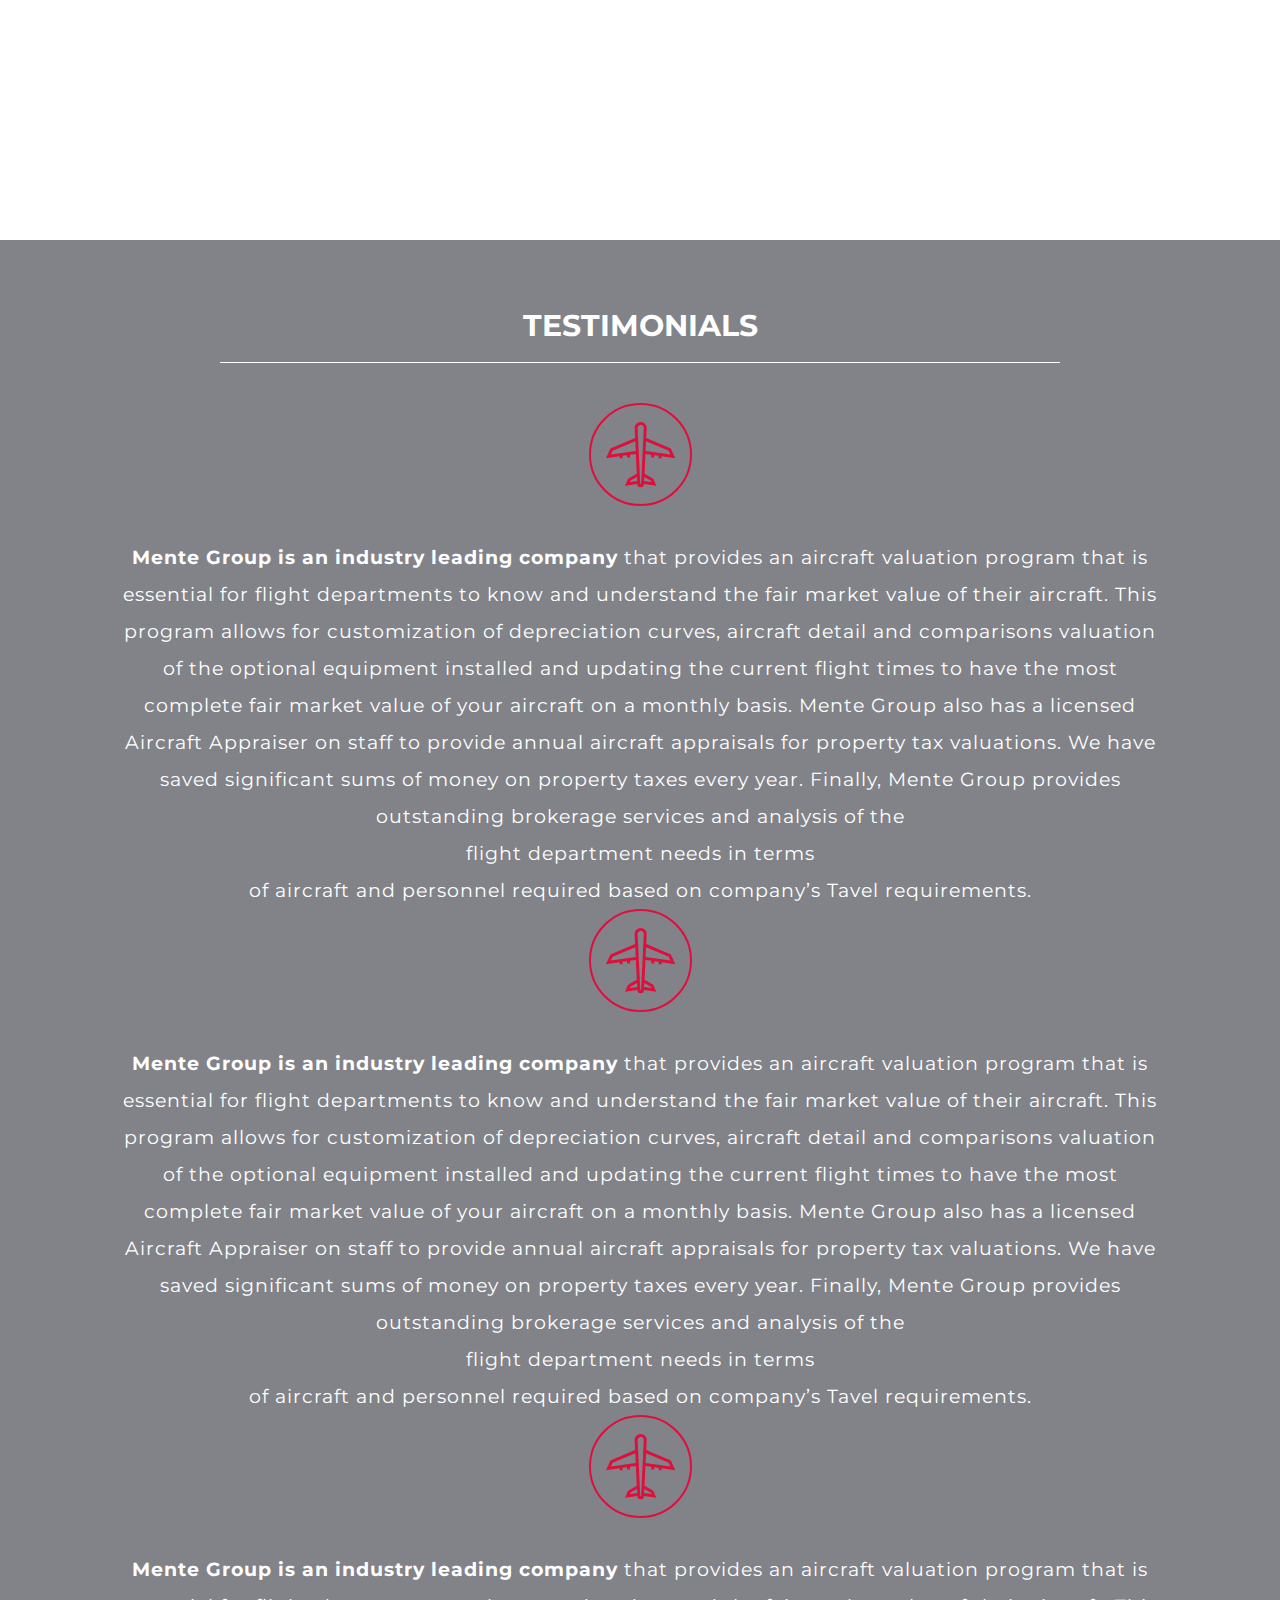
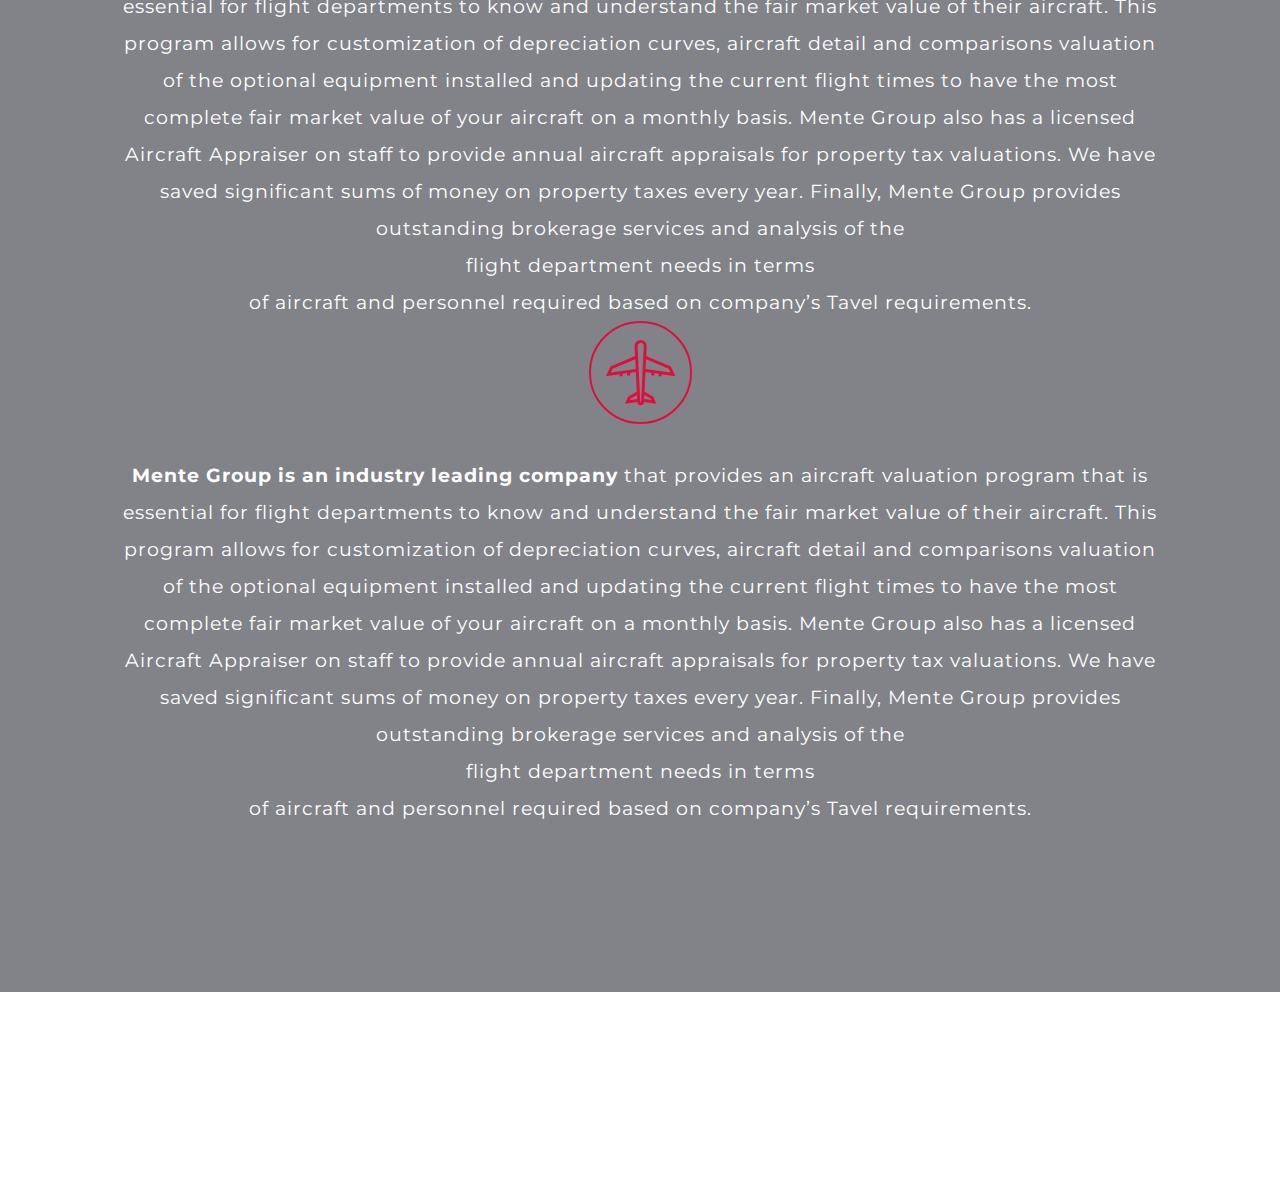
==== mente/page.html @ 36eb891b "Merge branch 'main' of https://github.com/ovezgeldiyev/mente" ====
<!DOCTYPE html>
<html lang="en">

<head>
  <meta charset="UTF-8" />
  <meta http-equiv="X-UA-Compatible" content="IE=edge" />
  <meta name="viewport" content="width=device-width, initial-scale=1.0" />
  <link rel="preconnect" href="https://fonts.googleapis.com">
  <link rel="preconnect" href="https://fonts.gstatic.com" crossorigin>
  <link href="https://fonts.googleapis.com/css2?family=Montserrat:wght@400;500;600;700&display=swap" rel="stylesheet">
  <link rel="stylesheet" href="css/main.css" />
  <title>Home</title>
</head>

<body>
  <!-- header start
    =========================================== -->
  <header class="header" id="header">
    <div class="auto__container">
      <div class="header__inner">
        <div class="header__inner-logo">
          <img src="" alt="">
        </div>
        <nav class="nav">
          <ul class="nav__inner">
            <li>
              <a href="#">

              </a>
            </li>
          </ul>
        </nav>
        <div class="burger" id="menuBtn"></div>
      </div>
    </div>
  </header>
  <!-- header end
    =========================================== -->
  <main>
    <!-- inventory start
    =========================================== -->
    <section class="inventory">
      <div class="auto__container">
        <div class="inventory__inner">
          <div class="inventory__inner-main">
            <div class="inventoryItem">
              <div class="inventoryItem__image">
                <img src="" alt="">
              </div>
            </div>
          </div>
        </div>
      </div>
    </section>
    <!-- inventory end
    =========================================== -->
    <!-- testimonilas start
    =========================================== -->
    <section class="testimonials">
      <div class="auto__container">
        <div class="testimonials__inner">
          <h3>
            TESTIMONIALS
          </h3>
          <div class="testimonials__inner-main">
            <div class="testimonialsItem">
              <div class="testimonialsItem__image">
                <img src="images/icons/plane.svg" alt="">
              </div>
              <p>
                <strong>
                  Mente Group is an industry leading company
                </strong> that provides an aircraft valuation program that
                is essential for flight departments to know and understand the fair market value of their aircraft.
                This program allows for customization of depreciation curves, aircraft detail and comparisons valuation
                of the optional equipment installed and updating the current flight times to have the most complete fair
                market value of your aircraft on a monthly basis. Mente Group also has a licensed Aircraft Appraiser on
                staff to provide annual aircraft appraisals for property tax valuations. We have saved significant sums
                of money on property taxes every year. Finally, Mente Group provides outstanding brokerage services and
                analysis of the <br> flight department needs in terms <br>
                of aircraft and personnel required based on company’s Tavel requirements.
              </p>
            </div>
            <div class="testimonialsItem">
              <div class="testimonialsItem__image">
                <img src="images/icons/plane.svg" alt="">
              </div>
              <p>
                <strong>
                  Mente Group is an industry leading company
                </strong> that provides an aircraft valuation program that
                is essential for flight departments to know and understand the fair market value of their aircraft.
                This program allows for customization of depreciation curves, aircraft detail and comparisons valuation
                of the optional equipment installed and updating the current flight times to have the most complete fair
                market value of your aircraft on a monthly basis. Mente Group also has a licensed Aircraft Appraiser on
                staff to provide annual aircraft appraisals for property tax valuations. We have saved significant sums
                of money on property taxes every year. Finally, Mente Group provides outstanding brokerage services and
                analysis of the <br> flight department needs in terms <br>
                of aircraft and personnel required based on company’s Tavel requirements.
              </p>
            </div>
            <div class="testimonialsItem">
              <div class="testimonialsItem__image">
                <img src="images/icons/plane.svg" alt="">
              </div>
              <p>
                <strong>
                  Mente Group is an industry leading company
                </strong> that provides an aircraft valuation program that
                is essential for flight departments to know and understand the fair market value of their aircraft.
                This program allows for customization of depreciation curves, aircraft detail and comparisons valuation
                of the optional equipment installed and updating the current flight times to have the most complete fair
                market value of your aircraft on a monthly basis. Mente Group also has a licensed Aircraft Appraiser on
                staff to provide annual aircraft appraisals for property tax valuations. We have saved significant sums
                of money on property taxes every year. Finally, Mente Group provides outstanding brokerage services and
                analysis of the <br> flight department needs in terms <br>
                of aircraft and personnel required based on company’s Tavel requirements.
              </p>
            </div>
             <div class="testimonialsItem">
              <div class="testimonialsItem__image">
                <img src="images/icons/plane.svg" alt="">
              </div>
              <p>
                <strong>
                  Mente Group is an industry leading company
                </strong> that provides an aircraft valuation program that
                is essential for flight departments to know and understand the fair market value of their aircraft.
                This program allows for customization of depreciation curves, aircraft detail and comparisons valuation
                of the optional equipment installed and updating the current flight times to have the most complete fair
                market value of your aircraft on a monthly basis. Mente Group also has a licensed Aircraft Appraiser on
                staff to provide annual aircraft appraisals for property tax valuations. We have saved significant sums
                of money on property taxes every year. Finally, Mente Group provides outstanding brokerage services and
                analysis of the <br> flight department needs in terms <br>
                of aircraft and personnel required based on company’s Tavel requirements.
              </p>
            </div>
          </div>
        </div>
      </div>
    </section>

    <!-- testimonilas end
    =========================================== -->
    <!-- footer start
    =========================================== -->
    <!-- <footer class="footer">
      <div class="auto__container">
        <div class="footer__inner">
          <div class="footer__inner-social">
            <div class="footerLogo">
              <img src="images/logo-Mente-WHT-1.png" alt="">
            </div>
            <h6>
              <span>
                <img src="images/icon-linkedin-1.png" alt="">
              </span>
              LinkedIn

            </h6>
            <h6>
              <span>
                <img src="images/icon-facebook-1.png" alt="">
              </span>
              Facebook

            </h6>
          </div>
          <div class="footer__inner-content">
            <div class="footerItem">
              <h6>
                <strong>Africa</strong>
              </h6>
              <h6>
                Africa
              </h6>
            </div>
            <div class="footerItem">
              <h6>
                <strong>Asia</strong>
              </h6>
              <h6>
                Asia
              </h6>
            </div>
            <div class="footerItem">
              <h6>
                <strong>Europe</strong>
              </h6>
              <h6>
                Europe
              </h6>
            </div>
            <div class="footerItem">
              <h6>
                <strong>Canada</strong>
              </h6>
              <h6>
                West Region
              </h6>
              <h6>
                East Region
              </h6>
            </div>
            <div class="footerItem">
              <h6>
                <strong>North America</strong>
              </h6>
              <h6>
                North America
              </h6>
              <h6>
                Central Region
              </h6>
              <h6>
                East Region
              </h6>
            </div>
            <div class="footerItem">
              <h6>
                <strong>South America</strong>
              </h6>
              <h6>
                South America
              </h6>
            </div>
          </div>
          <div class="footer__inner-contact">
            <div class="footerContact">
              <h6>
                <strong>
                  ADDRESS
                </strong>
              </h6>
              <h6>
                3201 Dallas Parkway, Suite 777
                Frisco, TX 7503
              </h6>
            </div>
             <div class="footerContact">
              <h6>
                <strong>
                  PHONE 
                </strong>
              </h6>
              <h6>
                (214) 351-959
              </h6>
            </div>
            <div class="footerContact">
              <h6>
                <strong>
                  EMAIL 
                </strong>
              </h6>
              <h6>
                info@mentegroup.com
              </h6>
            </div>
          </div>
          <div class="cooter__inner-copy">

          </div>
        </div>
      </div>
    </footer> -->
    <!-- footer end
    =========================================== -->
    <!-- Sprites
    =========================================== -->
    <!-- <svg>
      <use xlink:href="#voice"></use>
    </svg> -->
    <svg style="display: none">
      <symbol id="voice" viewBox="0 0 27 25">
        <g>
          <path fill-rule="evenodd" clip-rule="evenodd"
            d="M13.2389 0.42627C13.5054 0.42627 13.761 0.532135 13.9495 0.720575C14.1379 0.909016 14.2438 1.1646 14.2438 1.43109V23.5372C14.2438 23.8037 14.1379 24.0592 13.9495 24.2477C13.761 24.4361 13.5054 24.542 13.2389 24.542C12.9725 24.542 12.7169 24.4361 12.5284 24.2477C12.34 24.0592 12.2341 23.8037 12.2341 23.5372V1.43109C12.2341 1.1646 12.34 0.909016 12.5284 0.720575C12.7169 0.532135 12.9725 0.42627 13.2389 0.42627ZM9.21966 4.44555C9.48616 4.44555 9.74174 4.55142 9.93018 4.73986C10.1186 4.9283 10.2245 5.18388 10.2245 5.45038V19.5179C10.2245 19.7844 10.1186 20.04 9.93018 20.2284C9.74174 20.4168 9.48616 20.5227 9.21966 20.5227C8.95317 20.5227 8.69759 20.4168 8.50915 20.2284C8.3207 20.04 8.21484 19.7844 8.21484 19.5179V5.45038C8.21484 5.18388 8.3207 4.9283 8.50915 4.73986C8.69759 4.55142 8.95317 4.44555 9.21966 4.44555ZM17.2582 4.44555C17.5247 4.44555 17.7803 4.55142 17.9687 4.73986C18.1572 4.9283 18.2631 5.18388 18.2631 5.45038V19.5179C18.2631 19.7844 18.1572 20.04 17.9687 20.2284C17.7803 20.4168 17.5247 20.5227 17.2582 20.5227C16.9917 20.5227 16.7362 20.4168 16.5477 20.2284C16.3593 20.04 16.2534 19.7844 16.2534 19.5179V5.45038C16.2534 5.18388 16.3593 4.9283 16.5477 4.73986C16.7362 4.55142 16.9917 4.44555 17.2582 4.44555ZM5.20038 7.46002C5.46687 7.46002 5.72245 7.56588 5.91089 7.75432C6.09933 7.94276 6.2052 8.19834 6.2052 8.46484V16.5034C6.2052 16.7699 6.09933 17.0255 5.91089 17.2139C5.72245 17.4024 5.46687 17.5082 5.20038 17.5082C4.93388 17.5082 4.6783 17.4024 4.48986 17.2139C4.30142 17.0255 4.19555 16.7699 4.19555 16.5034V8.46484C4.19555 8.19834 4.30142 7.94276 4.48986 7.75432C4.6783 7.56588 4.93388 7.46002 5.20038 7.46002ZM21.2775 7.46002C21.544 7.46002 21.7996 7.56588 21.988 7.75432C22.1765 7.94276 22.2823 8.19834 22.2823 8.46484V16.5034C22.2823 16.7699 22.1765 17.0255 21.988 17.2139C21.7996 17.4024 21.544 17.5082 21.2775 17.5082C21.011 17.5082 20.7554 17.4024 20.567 17.2139C20.3786 17.0255 20.2727 16.7699 20.2727 16.5034V8.46484C20.2727 8.19834 20.3786 7.94276 20.567 7.75432C20.7554 7.56588 21.011 7.46002 21.2775 7.46002ZM1.18109 9.46966C1.44759 9.46966 1.70317 9.57553 1.89161 9.76397C2.08005 9.95241 2.18591 10.208 2.18591 10.4745V14.4938C2.18591 14.7603 2.08005 15.0158 1.89161 15.2043C1.70317 15.3927 1.44759 15.4986 1.18109 15.4986C0.914596 15.4986 0.659016 15.3927 0.470575 15.2043C0.282135 15.0158 0.17627 14.7603 0.17627 14.4938V10.4745C0.17627 10.208 0.282135 9.95241 0.470575 9.76397C0.659016 9.57553 0.914596 9.46966 1.18109 9.46966ZM25.2968 9.46966C25.5633 9.46966 25.8189 9.57553 26.0073 9.76397C26.1958 9.95241 26.3016 10.208 26.3016 10.4745V14.4938C26.3016 14.7603 26.1958 15.0158 26.0073 15.2043C25.8189 15.3927 25.5633 15.4986 25.2968 15.4986C25.0303 15.4986 24.7747 15.3927 24.5863 15.2043C24.3978 15.0158 24.292 14.7603 24.292 14.4938V10.4745C24.292 10.208 24.3978 9.95241 24.5863 9.76397C24.7747 9.57553 25.0303 9.46966 25.2968 9.46966Z" />
        </g>
      </symbol>
    </svg>
    <!-- js
    =========================================== -->
    <script src="./js/jquery.js"></script>
    <script src="./js/slick.min.js"></script>

    <script src="./js/main.js"></script>
</body>

</html>
---- mente/css/main.css ----
@charset "UTF-8";
html, body {
  scroll-behavior: smooth;
}

*,
*::before,
*::after {
  margin: 0;
  padding: 0;
  border: none;
  outline: none;
  -webkit-box-sizing: border-box;
          box-sizing: border-box;
}

button {
  outline: none;
}

button:focus {
  outline: none;
}

input::-webkit-outer-spin-button,
input::-webkit-inner-spin-button {
  -webkit-appearance: none;
  margin: 0;
}

/* width */
::-webkit-scrollbar {
  width: 8px;
}

/* Track */
::-webkit-scrollbar-track {
  background: #fff;
}

/* Handle */
::-webkit-scrollbar-thumb {
  background: rgba(0, 0, 0, 0.2);
  border-radius: 10px;
}

/* Handle on hover */
::-webkit-scrollbar-thumb:hover {
  background: rgba(0, 0, 0, 0.3);
}

/*** 
====================================================================
Global Settings
====================================================================
   ***/
body {
  font-family: "Montserrat", sans-serif;
  font-size: 20px;
  color: #000;
  line-height: 40px;
  font-weight: 400;
  background: #fff;
}

a {
  text-decoration: none;
  opacity: 1;
  color: #fff;
  -webkit-transition: 0.3s ease;
  transition: 0.3s ease;
  cursor: pointer;
}
a:hover {
  opacity: 0.88;
}

ul li {
  list-style: none;
}

.auto__container {
  position: relative;
  max-width: 1580px;
  margin: 0 auto;
  padding: 0 40px;
}

h1 {
  font-weight: 400;
  font-size: 70px;
  line-height: 77px;
  color: #fff;
}

h2 {
  font-weight: 400;
  font-size: 70px;
  line-height: 77px;
}
h2.sm {
  font-size: 48px;
  line-height: 56px;
}
h2.ex {
  font-size: 45px;
  line-height: 56px;
}

h3 {
  font-size: 30px;
  line-height: 40px;
}
h3.big {
  font-size: 37px;
  line-height: 42px;
}

h4 {
  font-size: 20px;
  line-height: 26px;
}

h5 {
  font-size: 18px;
  line-height: 26px;
}

h6 {
  font-weight: 400;
  font-size: 18px;
  line-height: 40px;
}

main {
  overflow: hidden;
  padding: 200px 0;
}

.button {
  display: -webkit-box;
  display: -ms-flexbox;
  display: flex;
  -webkit-box-pack: center;
      -ms-flex-pack: center;
          justify-content: center;
  -webkit-box-align: center;
      -ms-flex-align: center;
          align-items: center;
  font-size: 18px;
  line-height: 26px;
  font-weight: 700;
  text-transform: uppercase;
}
.button__row {
  display: -webkit-box;
  display: -ms-flexbox;
  display: flex;
  -webkit-box-align: center;
      -ms-flex-align: center;
          align-items: center;
}
.button__row .button:first-child {
  margin-right: 24px;
}
.button.primary {
  border: 1px solid #fff;
  color: #fff;
  padding: 10px 15px;
  background-color: #07205C;
}
.button.secondary {
  padding: 10px 35px;
  background-color: #fff;
  color: #545962;
}

.header {
  position: absolute;
  top: 0;
  left: 0;
  width: 100%;
  z-index: 10;
}
.header.sticky {
  position: fixed;
  top: 0;
  left: 0;
  width: 100%;
  -webkit-animation-name: sticky;
          animation-name: sticky;
  -webkit-animation-duration: 0.4s;
          animation-duration: 0.4s;
}
.header__inner {
  padding: 30px 0;
  display: -webkit-box;
  display: -ms-flexbox;
  display: flex;
  -webkit-box-pack: justify;
      -ms-flex-pack: justify;
          justify-content: space-between;
  -webkit-box-align: center;
      -ms-flex-align: center;
          align-items: center;
}
.header__inner-logo {
  display: -webkit-box;
  display: -ms-flexbox;
  display: flex;
  -webkit-box-pack: center;
      -ms-flex-pack: center;
          justify-content: center;
  -webkit-box-align: center;
      -ms-flex-align: center;
          align-items: center;
  width: 320px;
}
.header__inner-logo img {
  width: 100%;
}

@-webkit-keyframes sticky {
  0% {
    top: -60px;
    opacity: 0;
  }
  100% {
    top: 0;
    opacity: 1;
  }
}

@keyframes sticky {
  0% {
    top: -60px;
    opacity: 0;
  }
  100% {
    top: 0;
    opacity: 1;
  }
}
.nav__inner {
  display: -webkit-box;
  display: -ms-flexbox;
  display: flex;
  -webkit-box-align: center;
      -ms-flex-align: center;
          align-items: center;
}

.burger {
  display: none;
  cursor: pointer;
  -webkit-transition: all 0.2s ease-in-out 0s;
  transition: all 0.2s ease-in-out 0s;
  -moz-transition: all 0.2s ease-in-out 0s;
  position: relative;
  width: 30px;
  height: 30px;
}
.burger:hover {
  opacity: 0.8;
}
.burger::before {
  top: 20%;
  width: calc(100% - 0.4rem);
  height: 3px;
  background-color: #000;
  -webkit-transition: all 0.3s ease;
  transition: all 0.3s ease;
  content: "";
  position: absolute;
  left: 50%;
  transform: translateX(-50%);
  -moz-ransform: translateX(-50%);
  -o-transform: translateX(-50%);
  -ms-transform: translateX(-50%);
  -webkit-transform: translateX(-50%);
}
.burger span {
  top: 50%;
  width: calc(100% - 0.4rem);
  height: 3px;
  background-color: #000;
  -webkit-transition: all 0.3s ease;
  transition: all 0.3s ease;
  position: absolute;
  left: 50%;
  transform: translate(-50%, -50%);
  -moz-ransform: translate(-50%, -50%);
  -o-transform: translate(-50%, -50%);
  -ms-transform: translate(-50%, -50%);
  -webkit-transform: translate(-50%, -50%);
  -webkit-transition: all 0.2s ease-in-out 0s;
  transition: all 0.2s ease-in-out 0s;
  -moz-transition: all 0.2s ease-in-out 0s;
}
.burger::after {
  bottom: 20%;
  width: calc(100% - 0.4rem);
  height: 3px;
  background-color: #000;
  -webkit-transition: all 0.3s ease;
  transition: all 0.3s ease;
  content: "";
  position: absolute;
  left: 50%;
  transform: translateX(-50%);
  -moz-ransform: translateX(-50%);
  -o-transform: translateX(-50%);
  -ms-transform: translateX(-50%);
  -webkit-transform: translateX(-50%);
}
.burger.active::before {
  top: 50%;
  -webkit-transform: translate(-50%, -50%) rotate(45deg);
  transform: translate(-50%, -50%) rotate(45deg);
}
.burger.active span {
  opacity: 0;
}
.burger.active::after {
  bottom: 50%;
  -webkit-transform: translate(-50%, 50%) rotate(-45deg);
  transform: translate(-50%, 50%) rotate(-45deg);
}

.hero {
  position: relative;
}
.hero .auto__container {
  max-width: 1240px;
}
.hero__bg {
  display: -webkit-box;
  display: -ms-flexbox;
  display: flex;
  -webkit-box-pack: center;
      -ms-flex-pack: center;
          justify-content: center;
  -webkit-box-align: center;
      -ms-flex-align: center;
          align-items: center;
  position: absolute;
  top: 0;
  left: 0;
  width: 100%;
  height: 100%;
}
.hero__bg img {
  width: 100%;
  height: 100%;
  -o-object-fit: cover;
     object-fit: cover;
}
.hero__inner {
  padding: 500px 0 60px;
}
.hero__inner-content {
  padding: 40px 50px;
  position: relative;
  z-index: 2;
  text-align: center;
  color: #fff;
  overflow: hidden;
}
.hero__inner-content::before {
  position: absolute;
  content: "";
  top: 0;
  left: 0;
  width: 100%;
  height: 100%;
  background-color: #07205C;
  opacity: 0.95;
  -webkit-filter: blur(30px);
          filter: blur(30px);
  z-index: -1;
}
.hero__inner .button__row {
  display: none;
}
.hero__inner h1 {
  margin-bottom: 10px;
}
.hero__inner h3 {
  margin-bottom: 30px;
}
.hero__inner p strong {
  font-weight: 600;
}

.intro {
  margin-top: 20px;
  background-color: #07205C;
}
.intro__inner-top {
  padding: 40px 0 30px;
  color: #fff;
}
.intro__inner-header {
  display: -webkit-box;
  display: -ms-flexbox;
  display: flex;
  -webkit-box-align: center;
      -ms-flex-align: center;
          align-items: center;
  -webkit-box-pack: justify;
      -ms-flex-pack: justify;
          justify-content: space-between;
  margin-bottom: 16px;
}
.intro__inner-row {
  display: -webkit-box;
  display: -ms-flexbox;
  display: flex;
  -webkit-box-align: center;
      -ms-flex-align: center;
          align-items: center;
}
.intro__inner-links {
  display: -webkit-box;
  display: -ms-flexbox;
  display: flex;
  -webkit-box-align: center;
      -ms-flex-align: center;
          align-items: center;
}
.intro__inner-links hr {
  width: 1px;
  height: 72px;
  background-color: #fff;
  margin: 0 50px;
}
.introItem__icon {
  display: -webkit-box;
  display: -ms-flexbox;
  display: flex;
  -webkit-box-pack: center;
      -ms-flex-pack: center;
          justify-content: center;
  -webkit-box-align: center;
      -ms-flex-align: center;
          align-items: center;
  width: 50px;
  height: 50px;
  margin: 0 auto;
}
.introItem__icon svg {
  width: 100%;
  height: 100%;
  -o-object-fit: cover;
     object-fit: cover;
}
.introItem:nth-last-of-type(2) .introItem__icon {
  width: 90px;
}

.testimonials {
  background-color: #818388;
}
.testimonials__inner {
  padding: 66px 0 105px;
}
.testimonials__inner h3 {
  color: #fff;
  text-align: center;
  padding-bottom: 17px;
  position: relative;
  margin-bottom: 40px;
}
.testimonials__inner h3:after {
  content: "";
  width: 75%;
  height: 1px;
  max-width: 840px;
  background-color: #fff;
  position: absolute;
  bottom: 0;
  left: 50%;
  -webkit-transform: translateX(-50%);
          transform: translateX(-50%);
}
.testimonials__inner-main {
  max-width: 1034px;
  margin: 0 auto;
  padding-bottom: 60px;
}
.testimonials__inner-main .testimonialsItem__image {
  width: 80%;
  max-width: 103px;
  display: -webkit-box;
  display: -ms-flexbox;
  display: flex;
  -webkit-box-align: center;
      -ms-flex-align: center;
          align-items: center;
  -webkit-box-pack: center;
      -ms-flex-pack: center;
          justify-content: center;
  margin: 0 auto 33px;
}
.testimonials__inner-main .testimonialsItem__image img {
  width: 100%;
  height: 100%;
  -o-object-fit: contain;
     object-fit: contain;
}
.testimonials__inner-main .testimonialsItem p {
  font-size: 19px;
  line-height: 37px;
  font-weight: 400;
  color: #fff;
  text-align: center;
  letter-spacing: 1px;
}
.testimonials__inner-main .testimonialsItem p strong {
  font-weight: 700;
}
.testimonials__inner-main .slick-active button::before {
  opacity: 1;
}
.testimonials__inner-main .slick-dots {
  bottom: 0;
}
.testimonials__inner-main .slick-dots li {
  width: 9px;
  height: 9px;
}
.testimonials__inner-main .slick-dots li button {
  width: 9px;
  height: 9px;
  background-color: transparent;
  border: 1px solid #fff;
  border-radius: 50%;
  position: absolute;
  top: 0;
  left: 0;
}
.testimonials__inner-main .slick-dots li button::before {
  content: "";
  width: 100%;
  height: 100%;
  background-color: #fff;
  border-radius: 50%;
  opacity: 0;
}
.testimonials__inner-main .slick-dots li.active {
  background-color: #fff;
}
.testimonials__inner-main .slick-arrow {
  top: 54%;
}
.testimonials__inner-main .slick-next {
  border: solid #fff;
  border-width: 0 5px 5px 0;
  display: inline-block;
  padding: 3px;
  -webkit-transform: rotate(-45deg);
          transform: rotate(-45deg);
  right: -8%;
}
.testimonials__inner-main .slick-next::before {
  display: none;
}
.testimonials__inner-main .slick-prev {
  border: solid #fff;
  border-width: 5px 0 0 5px;
  display: inline-block;
  padding: 3px;
  -webkit-transform: rotate(-45deg);
          transform: rotate(-45deg);
  left: -8%;
}
.testimonials__inner-main .slick-prev::before {
  display: none;
}

@media (max-width: 1024px) {
  ::-webkit-scrollbar {
    display: none;
  }
}
/* Slider */
.slick-loading .slick-list {
  background: #fff url("./ajax-loader.gif") center center no-repeat;
}

/* Icons */
@font-face {
  font-family: "slick";
  src: url("./fonts/slick.eot");
  src: url("./fonts/slick.eot?#iefix") format("embedded-opentype"), url("./fonts/slick.woff") format("woff"), url("./fonts/slick.ttf") format("truetype"), url("./fonts/slick.svg#slick") format("svg");
  font-weight: normal;
  font-style: normal;
}
/* Arrows */
.slick-prev,
.slick-next {
  position: absolute;
  display: block;
  height: 20px;
  width: 20px;
  line-height: 0px;
  font-size: 0px;
  cursor: pointer;
  background: transparent;
  color: transparent;
  top: 50%;
  -webkit-transform: translate(0, -50%);
  transform: translate(0, -50%);
  padding: 0;
  border: none;
  outline: none;
}
.slick-prev:hover, .slick-prev:focus,
.slick-next:hover,
.slick-next:focus {
  outline: none;
  background: transparent;
  color: transparent;
}
.slick-prev:hover:before, .slick-prev:focus:before,
.slick-next:hover:before,
.slick-next:focus:before {
  opacity: 1;
}
.slick-prev.slick-disabled:before,
.slick-next.slick-disabled:before {
  opacity: 0.25;
}
.slick-prev:before,
.slick-next:before {
  font-family: "slick";
  font-size: 20px;
  line-height: 1;
  color: white;
  opacity: 0.75;
  -webkit-font-smoothing: antialiased;
  -moz-osx-font-smoothing: grayscale;
}

.slick-prev {
  left: -25px;
}
[dir=rtl] .slick-prev {
  left: auto;
  right: -25px;
}
.slick-prev:before {
  content: "←";
}
[dir=rtl] .slick-prev:before {
  content: "→";
}

.slick-next {
  right: -25px;
}
[dir=rtl] .slick-next {
  left: -25px;
  right: auto;
}
.slick-next:before {
  content: "→";
}
[dir=rtl] .slick-next:before {
  content: "←";
}

/* Dots */
.slick-dotted.slick-slider {
  margin-bottom: 0;
}

.slick-dots {
  position: absolute;
  bottom: -25px;
  list-style: none;
  display: block;
  text-align: center;
  padding: 0;
  margin: 0;
  width: 100%;
}
.slick-dots li {
  position: relative;
  display: inline-block;
  height: 20px;
  width: 20px;
  margin: 0 5px;
  padding: 0;
  cursor: pointer;
}
.slick-dots li button {
  border: 0;
  background: transparent;
  display: block;
  height: 20px;
  width: 20px;
  outline: none;
  line-height: 0px;
  font-size: 0px;
  color: transparent;
  padding: 5px;
  cursor: pointer;
}
.slick-dots li button:hover, .slick-dots li button:focus {
  outline: none;
}
.slick-dots li button:hover:before, .slick-dots li button:focus:before {
  opacity: 1;
}
.slick-dots li button:before {
  position: absolute;
  top: 0;
  left: 0;
  content: "•";
  width: 20px;
  height: 20px;
  font-family: "slick";
  font-size: 6px;
  line-height: 20px;
  text-align: center;
  color: black;
  opacity: 0.25;
  -webkit-font-smoothing: antialiased;
  -moz-osx-font-smoothing: grayscale;
}
.slick-dots li.slick-active button:before {
  color: black;
  opacity: 0.75;
}

/* Slider */
.slick-slider {
  position: relative;
  display: block;
  -webkit-box-sizing: border-box;
          box-sizing: border-box;
  -webkit-touch-callout: none;
  -webkit-user-select: none;
  -moz-user-select: none;
  -ms-user-select: none;
  user-select: none;
  -ms-touch-action: pan-y;
  touch-action: pan-y;
  -webkit-tap-highlight-color: transparent;
}

.slick-list {
  position: relative;
  overflow: hidden;
  display: block;
  margin: 0;
  padding: 0;
}
.slick-list:focus {
  outline: none;
}
.slick-list.dragging {
  cursor: pointer;
  cursor: hand;
}

.slick-slider .slick-track,
.slick-slider .slick-list {
  -webkit-transform: translate3d(0, 0, 0);
  transform: translate3d(0, 0, 0);
}

.slick-track {
  position: relative;
  left: 0;
  top: 0;
  display: block;
  margin-left: auto;
  margin-right: auto;
  height: 100%;
}
.slick-track:before, .slick-track:after {
  content: "";
  display: table;
}
.slick-track:after {
  clear: both;
}
.slick-loading .slick-track {
  visibility: hidden;
}

.slick-slide {
  float: left;
  height: 100%;
  min-height: 1px;
  display: none;
}
[dir=rtl] .slick-slide {
  float: right;
}
.slick-slide img {
  display: block;
}
.slick-slide.slick-loading img {
  display: none;
}
.slick-slide.dragging img {
  pointer-events: none;
}
.slick-initialized .slick-slide {
  display: block;
}
.slick-loading .slick-slide {
  visibility: hidden;
}
.slick-vertical .slick-slide {
  display: block;
  height: auto;
  border: 1px solid transparent;
}

.slick-arrow.slick-hidden {
  display: none;
}
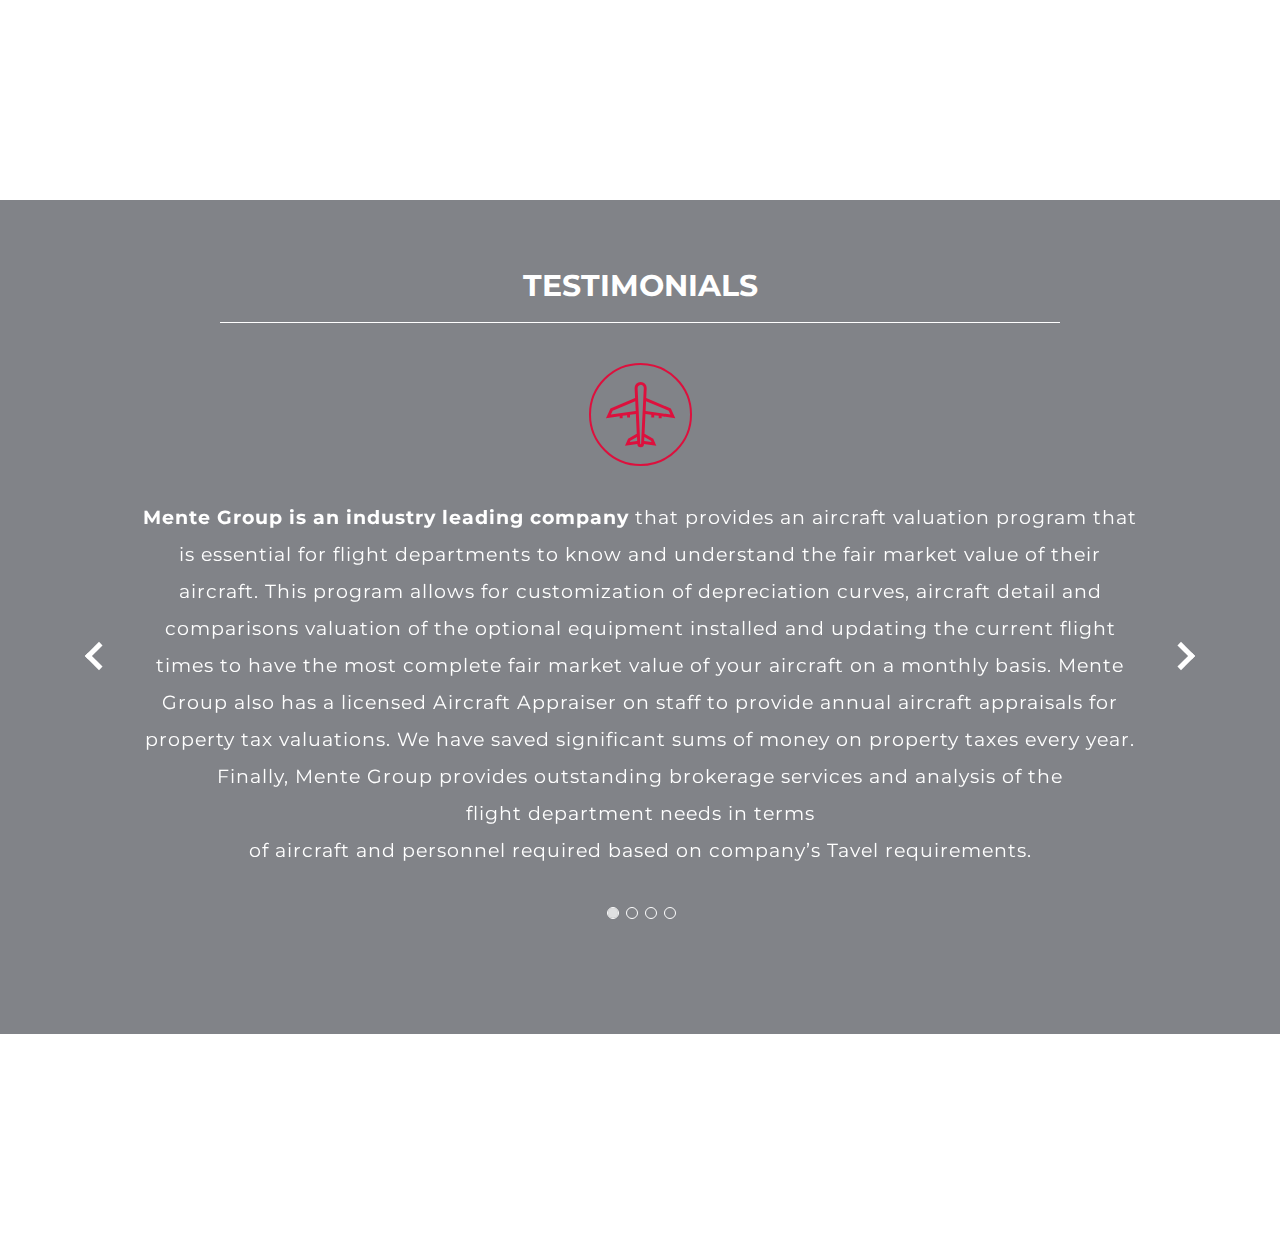
==== commit 7ea789a0: "343" ====
--- a/mente/page.html
+++ b/mente/page.html
@@ -39,13 +39,335 @@
   <main>
     <!-- inventory start
     =========================================== -->
-    <section class="inventory">
+    <section class="inventory" style="display: none;">
       <div class="auto__container">
         <div class="inventory__inner">
+          <h2>
+            Available Inventory
+          </h2>
           <div class="inventory__inner-main">
             <div class="inventoryItem">
               <div class="inventoryItem__image">
-                <img src="" alt="">
+                <img src="images/inventory/inventory-1.png" alt="">
+              </div>
+              <div class="inventoryItem__content">
+                <h2 class="sm">
+                  2021 Gulfstream G600
+                </h2>
+                <div class="inventoryItem__content-row">
+                  <div class="inventoryItem__icons">
+                    <h4>
+                      PILOTS
+                    </h4>
+                    <span>
+                      <img src="images/inventory/pilots.svg" alt="">
+                    </span>
+                  </div>
+                  <hr>
+                  <div class="inventoryItem__icons">
+                    <h4>
+                      BAGS:
+                    </h4>
+                    <div class="inventoryItem__icons-wraper">
+                      <span>
+                        <img src="images/inventory/bag.svg" alt="">
+                      </span>
+                      <strong>
+                        9
+                      </strong>
+                    </div>
+                  </div>
+                  <hr>
+                  <div class="inventoryItem__icons">
+                    <h4>
+                      SEATING:
+                    </h4>
+                    <div class="inventoryItem__icons-wraper">
+                      <span>
+                        <img src="images/inventory/seat.svg" alt="">
+                      </span>
+                      <strong>1</strong>
+                    </div>
+                  </div>
+                  <hr>
+                  <div class="inventoryItem__icons">
+                    <h4>
+                      3,400 NM
+                    </h4>
+                    <span class="center">
+                      <img src="images/inventory/nm.svg" alt="">
+                    </span>
+                  </div>
+                  <hr>
+                  <div class="inventoryItem__icons">
+                    <h4>
+                      COST:
+                    </h4>
+                    <div class="inventoryItem__icons-wraper">
+                      <span>
+                        <img src="images/inventory/money.svg" alt="">
+                      </span>
+                      <strong>120M</strong>
+                    </div>
+                  </div>
+                </div>
+                <p>
+                  Lorem ipsum dolor sit amet, consectetur adipiscing elit, sed do eiusmod tempor incididunt ut labore et
+                  dolor
+                  ctetur adipiscing elit tempor incididunt ut labore et
+                </p>
+                <div class="inventoryItem__content-buttons">
+                  <a href="#" class="button secondary">
+                    Learn more
+                  </a>
+                  <a href="#" class="button primary">
+                    BUY NOW
+                  </a>
+                </div>
+
+              </div>
+            </div>
+            <div class="inventoryItem">
+              <div class="inventoryItem__image">
+                <img src="images/inventory/inventory-2.png" alt="">
+              </div>
+              <div class="inventoryItem__content">
+                <h2 class="sm">
+                  2021 Gulfstream G600
+                </h2>
+                <div class="inventoryItem__content-row">
+                  <div class="inventoryItem__icons">
+                    <h4>
+                      PILOTS
+                    </h4>
+                    <span>
+                      <img src="images/inventory/pilots.svg" alt="">
+                    </span>
+                  </div>
+                  <hr>
+                  <div class="inventoryItem__icons">
+                    <h4>
+                      BAGS:
+                    </h4>
+                    <div class="inventoryItem__icons-wraper">
+                      <span>
+                        <img src="images/inventory/bag.svg" alt="">
+                      </span>
+                      <strong>
+                        9
+                      </strong>
+                    </div>
+                  </div>
+                  <hr>
+                  <div class="inventoryItem__icons">
+                    <h4>
+                      SEATING:
+                    </h4>
+                    <div class="inventoryItem__icons-wraper">
+                      <span>
+                        <img src="images/inventory/seat.svg" alt="">
+                      </span>
+                      <strong>1</strong>
+                    </div>
+                  </div>
+                  <hr>
+                  <div class="inventoryItem__icons">
+                    <h4>
+                      3,400 NM
+                    </h4>
+                    <span class="center">
+                      <img src="images/inventory/nm.svg" alt="">
+                    </span>
+                  </div>
+                  <hr>
+                  <div class="inventoryItem__icons">
+                    <h4>
+                      COST:
+                    </h4>
+                    <div class="inventoryItem__icons-wraper">
+                      <span>
+                        <img src="images/inventory/money.svg" alt="">
+                      </span>
+                      <strong>120M</strong>
+                    </div>
+                  </div>
+                </div>
+                <p>
+                  Lorem ipsum dolor sit amet, consectetur adipiscing elit, sed do eiusmod tempor incididunt ut labore et
+                  dolor
+                  ctetur adipiscing elit tempor incididunt ut labore et
+                </p>
+                <div class="inventoryItem__content-buttons">
+                  <a href="#" class="button secondary">
+                    Learn more
+                  </a>
+                  <a href="#" class="button primary">
+                    BUY NOW
+                  </a>
+                </div>
+
+              </div>
+            </div>
+            <div class="inventoryItem">
+              <div class="inventoryItem__image">
+                <img src="images/inventory/inventory-3.png" alt="">
+              </div>
+              <div class="inventoryItem__content">
+                <h2 class="sm">
+                  2021 Gulfstream G600
+                </h2>
+                <div class="inventoryItem__content-row">
+                  <div class="inventoryItem__icons">
+                    <h4>
+                      PILOTS
+                    </h4>
+                    <span>
+                      <img src="images/inventory/pilots.svg" alt="">
+                    </span>
+                  </div>
+                  <hr>
+                  <div class="inventoryItem__icons">
+                    <h4>
+                      BAGS:
+                    </h4>
+                    <div class="inventoryItem__icons-wraper">
+                      <span>
+                        <img src="images/inventory/bag.svg" alt="">
+                      </span>
+                      <strong>
+                        9
+                      </strong>
+                    </div>
+                  </div>
+                  <hr>
+                  <div class="inventoryItem__icons">
+                    <h4>
+                      SEATING:
+                    </h4>
+                    <div class="inventoryItem__icons-wraper">
+                      <span>
+                        <img src="images/inventory/seat.svg" alt="">
+                      </span>
+                      <strong>1</strong>
+                    </div>
+                  </div>
+                  <hr>
+                  <div class="inventoryItem__icons">
+                    <h4>
+                      3,400 NM
+                    </h4>
+                    <span class="center">
+                      <img src="images/inventory/nm.svg" alt="">
+                    </span>
+                  </div>
+                  <hr>
+                  <div class="inventoryItem__icons">
+                    <h4>
+                      COST:
+                    </h4>
+                    <div class="inventoryItem__icons-wraper">
+                      <span>
+                        <img src="images/inventory/money.svg" alt="">
+                      </span>
+                      <strong>120M</strong>
+                    </div>
+                  </div>
+                </div>
+                <p>
+                  Lorem ipsum dolor sit amet, consectetur adipiscing elit, sed do eiusmod tempor incididunt ut labore et
+                  dolor
+                  ctetur adipiscing elit tempor incididunt ut labore et
+                </p>
+                <div class="inventoryItem__content-buttons">
+                  <a href="#" class="button secondary">
+                    Learn more
+                  </a>
+                  <a href="#" class="button primary">
+                    BUY NOW
+                  </a>
+                </div>
+
+              </div>
+            </div>
+            <div class="inventoryItem">
+              <div class="inventoryItem__image">
+                <img src="images/inventory/inventory-4.png" alt="">
+              </div>
+              <div class="inventoryItem__content">
+                <h2 class="sm">
+                  2021 Gulfstream G600
+                </h2>
+                <div class="inventoryItem__content-row">
+                  <div class="inventoryItem__icons">
+                    <h4>
+                      PILOTS
+                    </h4>
+                    <span>
+                      <img src="images/inventory/pilots.svg" alt="">
+                    </span>
+                  </div>
+                  <hr>
+                  <div class="inventoryItem__icons">
+                    <h4>
+                      BAGS:
+                    </h4>
+                    <div class="inventoryItem__icons-wraper">
+                      <span>
+                        <img src="images/inventory/bag.svg" alt="">
+                      </span>
+                      <strong>
+                        9
+                      </strong>
+                    </div>
+                  </div>
+                  <hr>
+                  <div class="inventoryItem__icons">
+                    <h4>
+                      SEATING:
+                    </h4>
+                    <div class="inventoryItem__icons-wraper">
+                      <span>
+                        <img src="images/inventory/seat.svg" alt="">
+                      </span>
+                      <strong>1</strong>
+                    </div>
+                  </div>
+                  <hr>
+                  <div class="inventoryItem__icons">
+                    <h4>
+                      3,400 NM
+                    </h4>
+                    <span class="center">
+                      <img src="images/inventory/nm.svg" alt="">
+                    </span>
+                  </div>
+                  <hr>
+                  <div class="inventoryItem__icons">
+                    <h4>
+                      COST:
+                    </h4>
+                    <div class="inventoryItem__icons-wraper">
+                      <span>
+                        <img src="images/inventory/money.svg" alt="">
+                      </span>
+                      <strong>120M</strong>
+                    </div>
+                  </div>
+                </div>
+                <p>
+                  Lorem ipsum dolor sit amet, consectetur adipiscing elit, sed do eiusmod tempor incididunt ut labore et
+                  dolor
+                  ctetur adipiscing elit tempor incididunt ut labore et
+                </p>
+                <div class="inventoryItem__content-buttons">
+                  <a href="#" class="button secondary">
+                    Learn more
+                  </a>
+                  <a href="#" class="button primary">
+                    BUY NOW
+                  </a>
+                </div>
+
               </div>
             </div>
           </div>
@@ -72,14 +394,24 @@
                   Mente Group is an industry leading company
                 </strong> that provides an aircraft valuation program that
                 is essential for flight departments to know and understand the fair market value of their aircraft.
-                This program allows for customization of depreciation curves, aircraft detail and comparisons valuation
-                of the optional equipment installed and updating the current flight times to have the most complete fair
-                market value of your aircraft on a monthly basis. Mente Group also has a licensed Aircraft Appraiser on
-                staff to provide annual aircraft appraisals for property tax valuations. We have saved significant sums
-                of money on property taxes every year. Finally, Mente Group provides outstanding brokerage services and
-                analysis of the <br> flight department needs in terms <br>
-                of aircraft and personnel required based on company’s Tavel requirements.
+                This program allows for customization of depreciation curves, aircraft detail and
+                <span class="tabEvent" id="tab-1"> 
+                  comparisons valuation
+                  of the optional equipment installed and updating the current flight times to have the most complete
+                  fair
+                  market value of your aircraft on a monthly basis. Mente Group also has a licensed Aircraft Appraiser
+                  on
+                  staff to provide annual aircraft appraisals for property tax valuations. We have saved significant
+                  sums
+                  of money on property taxes every year. Finally, Mente Group provides outstanding brokerage services
+                  and
+                  analysis of the <br> flight department needs in terms <br>
+                  of aircraft and personnel required based on company’s Tavel requirements.
+                </span>
               </p>
+              <button class="button secondary tabBtn" data-tab="#tab-1" >
+                READ MORE
+              </button>
             </div>
             <div class="testimonialsItem">
               <div class="testimonialsItem__image">
@@ -90,15 +422,26 @@
                   Mente Group is an industry leading company
                 </strong> that provides an aircraft valuation program that
                 is essential for flight departments to know and understand the fair market value of their aircraft.
-                This program allows for customization of depreciation curves, aircraft detail and comparisons valuation
-                of the optional equipment installed and updating the current flight times to have the most complete fair
-                market value of your aircraft on a monthly basis. Mente Group also has a licensed Aircraft Appraiser on
-                staff to provide annual aircraft appraisals for property tax valuations. We have saved significant sums
-                of money on property taxes every year. Finally, Mente Group provides outstanding brokerage services and
-                analysis of the <br> flight department needs in terms <br>
-                of aircraft and personnel required based on company’s Tavel requirements.
+                This program allows for customization of depreciation curves, aircraft detail and
+                <span class="tabEvent" id="tab-2"> 
+                  comparisons valuation
+                  of the optional equipment installed and updating the current flight times to have the most complete
+                  fair
+                  market value of your aircraft on a monthly basis. Mente Group also has a licensed Aircraft Appraiser
+                  on
+                  staff to provide annual aircraft appraisals for property tax valuations. We have saved significant
+                  sums
+                  of money on property taxes every year. Finally, Mente Group provides outstanding brokerage services
+                  and
+                  analysis of the <br> flight department needs in terms <br>
+                  of aircraft and personnel required based on company’s Tavel requirements.
+                </span>
               </p>
-            </div>
+              <button class="button secondary tabBtn" data-tab="#tab-2" >
+                READ MORE
+              </button>
+            </div>
+            
             <div class="testimonialsItem">
               <div class="testimonialsItem__image">
                 <img src="images/icons/plane.svg" alt="">
@@ -108,16 +451,27 @@
                   Mente Group is an industry leading company
                 </strong> that provides an aircraft valuation program that
                 is essential for flight departments to know and understand the fair market value of their aircraft.
-                This program allows for customization of depreciation curves, aircraft detail and comparisons valuation
-                of the optional equipment installed and updating the current flight times to have the most complete fair
-                market value of your aircraft on a monthly basis. Mente Group also has a licensed Aircraft Appraiser on
-                staff to provide annual aircraft appraisals for property tax valuations. We have saved significant sums
-                of money on property taxes every year. Finally, Mente Group provides outstanding brokerage services and
-                analysis of the <br> flight department needs in terms <br>
-                of aircraft and personnel required based on company’s Tavel requirements.
+                This program allows for customization of depreciation curves, aircraft detail and
+                <span class="tabEvent" id="tab-3"> 
+                  comparisons valuation
+                  of the optional equipment installed and updating the current flight times to have the most complete
+                  fair
+                  market value of your aircraft on a monthly basis. Mente Group also has a licensed Aircraft Appraiser
+                  on
+                  staff to provide annual aircraft appraisals for property tax valuations. We have saved significant
+                  sums
+                  of money on property taxes every year. Finally, Mente Group provides outstanding brokerage services
+                  and
+                  analysis of the <br> flight department needs in terms <br>
+                  of aircraft and personnel required based on company’s Tavel requirements.
+                </span>
               </p>
-            </div>
-             <div class="testimonialsItem">
+              <button class="button secondary tabBtn" data-tab="#tab-3" >
+                READ MORE
+              </button>
+            </div>
+            
+            <div class="testimonialsItem">
               <div class="testimonialsItem__image">
                 <img src="images/icons/plane.svg" alt="">
               </div>
@@ -126,14 +480,24 @@
                   Mente Group is an industry leading company
                 </strong> that provides an aircraft valuation program that
                 is essential for flight departments to know and understand the fair market value of their aircraft.
-                This program allows for customization of depreciation curves, aircraft detail and comparisons valuation
-                of the optional equipment installed and updating the current flight times to have the most complete fair
-                market value of your aircraft on a monthly basis. Mente Group also has a licensed Aircraft Appraiser on
-                staff to provide annual aircraft appraisals for property tax valuations. We have saved significant sums
-                of money on property taxes every year. Finally, Mente Group provides outstanding brokerage services and
-                analysis of the <br> flight department needs in terms <br>
-                of aircraft and personnel required based on company’s Tavel requirements.
+                This program allows for customization of depreciation curves, aircraft detail and
+                <span class="tabEvent" id="tab-4"> 
+                  comparisons valuation
+                  of the optional equipment installed and updating the current flight times to have the most complete
+                  fair
+                  market value of your aircraft on a monthly basis. Mente Group also has a licensed Aircraft Appraiser
+                  on
+                  staff to provide annual aircraft appraisals for property tax valuations. We have saved significant
+                  sums
+                  of money on property taxes every year. Finally, Mente Group provides outstanding brokerage services
+                  and
+                  analysis of the <br> flight department needs in terms <br>
+                  of aircraft and personnel required based on company’s Tavel requirements.
+                </span>
               </p>
+              <button class="button secondary tabBtn" data-tab="#tab-4" >
+                READ MORE
+              </button>
             </div>
           </div>
         </div>
--- a/mente/css/main.css
+++ b/mente/css/main.css
@@ -458,6 +458,169 @@
   width: 90px;
 }
 
+.inventory__inner {
+  max-width: 1470px;
+  margin: 0 auto;
+  padding: 100px 0 250px;
+}
+.inventory__inner h2 {
+  width: 80%;
+  max-width: 1104;
+  background-color: #09225A;
+  padding: 20px 0;
+  margin: 0 auto 116px;
+  color: #fff;
+  text-align: center;
+}
+.inventory__inner-main .inventoryItem {
+  display: -webkit-box;
+  display: -ms-flexbox;
+  display: flex;
+  -webkit-box-pack: justify;
+      -ms-flex-pack: justify;
+          justify-content: space-between;
+  background-color: #DDDDDB;
+  margin-bottom: 100px;
+}
+.inventory__inner-main .inventoryItem:last-child {
+  margin-bottom: unset;
+}
+.inventory__inner-main .inventoryItem__image {
+  width: calc(50% - 30px);
+  max-width: 676px;
+  display: -webkit-box;
+  display: -ms-flexbox;
+  display: flex;
+  -webkit-box-align: center;
+      -ms-flex-align: center;
+          align-items: center;
+  -webkit-box-pack: center;
+      -ms-flex-pack: center;
+          justify-content: center;
+}
+.inventory__inner-main .inventoryItem__image img {
+  width: 100%;
+  height: 100%;
+  -o-object-fit: cover;
+     object-fit: cover;
+}
+.inventory__inner-main .inventoryItem__icons {
+  display: -webkit-box;
+  display: -ms-flexbox;
+  display: flex;
+  -webkit-box-orient: vertical;
+  -webkit-box-direction: normal;
+      -ms-flex-direction: column;
+          flex-direction: column;
+  -webkit-box-pack: justify;
+      -ms-flex-pack: justify;
+          justify-content: space-between;
+}
+.inventory__inner-main .inventoryItem__icons h4 {
+  color: #09225A;
+  margin-bottom: 7px;
+  font-weight: 700;
+}
+.inventory__inner-main .inventoryItem__icons span {
+  display: -webkit-box;
+  display: -ms-flexbox;
+  display: flex;
+  -webkit-box-align: center;
+      -ms-flex-align: center;
+          align-items: center;
+  -webkit-box-pack: start;
+      -ms-flex-pack: start;
+          justify-content: flex-start;
+  max-width: 58px;
+  max-height: 32px;
+}
+.inventory__inner-main .inventoryItem__icons span img {
+  max-width: 100%;
+  max-height: 100%;
+  -o-object-fit: contain;
+     object-fit: contain;
+  -o-object-position: left;
+     object-position: left;
+}
+.inventory__inner-main .inventoryItem__icons span.center {
+  margin: 0 auto;
+}
+.inventory__inner-main .inventoryItem__icons strong {
+  font-size: 25px;
+  color: #09225A;
+  font-weight: 700;
+  line-height: 26px;
+  margin-left: 10px;
+}
+.inventory__inner-main .inventoryItem__icons-wraper {
+  display: -webkit-box;
+  display: -ms-flexbox;
+  display: flex;
+  -webkit-box-pack: start;
+      -ms-flex-pack: start;
+          justify-content: flex-start;
+  -webkit-box-align: end;
+      -ms-flex-align: end;
+          align-items: flex-end;
+}
+.inventory__inner-main .inventoryItem__content {
+  width: calc(50% - 10px);
+  padding: 65px 70px 40px 0;
+}
+.inventory__inner-main .inventoryItem__content h2 {
+  background-color: unset;
+  color: #09225A;
+  margin-bottom: 28px;
+  width: 100%;
+  text-align: left;
+  padding: unset;
+}
+.inventory__inner-main .inventoryItem__content-row {
+  width: 95%;
+  display: -webkit-box;
+  display: -ms-flexbox;
+  display: flex;
+  -webkit-box-pack: justify;
+      -ms-flex-pack: justify;
+          justify-content: space-between;
+  margin-bottom: 45px;
+}
+.inventory__inner-main .inventoryItem__content-row hr {
+  border: 1px solid #09225A;
+  margin: 0 5px;
+}
+.inventory__inner-main .inventoryItem__content p {
+  font-size: 20px;
+  line-height: 33px;
+  color: #09225A;
+  margin-bottom: 34px;
+}
+.inventory__inner-main .inventoryItem__content-buttons {
+  display: -webkit-box;
+  display: -ms-flexbox;
+  display: flex;
+}
+.inventory__inner-main .inventoryItem__content-buttons .button.primary {
+  font-size: 18px;
+  line-height: 26px;
+  text-transform: uppercase;
+  color: #fff;
+  font-weight: 700;
+  background-color: #09225A;
+  padding: 8px 31px;
+  border: 1px solid #09225A;
+}
+.inventory__inner-main .inventoryItem__content-buttons .button.secondary {
+  font-size: 18px;
+  line-height: 26px;
+  text-transform: uppercase;
+  color: #09225A;
+  font-weight: 700;
+  border: 1px solid #09225A;
+  padding: 8px 15px;
+  margin-right: 21px;
+}
+
 .testimonials {
   background-color: #818388;
 }
@@ -484,13 +647,13 @@
           transform: translateX(-50%);
 }
 .testimonials__inner-main {
-  max-width: 1034px;
+  max-width: 1060px;
   margin: 0 auto;
-  padding-bottom: 60px;
+  padding: 0 30px 60px;
 }
 .testimonials__inner-main .testimonialsItem__image {
-  width: 80%;
-  max-width: 103px;
+  width: 100%;
+  width: 103px;
   display: -webkit-box;
   display: -ms-flexbox;
   display: flex;
@@ -519,11 +682,23 @@
 .testimonials__inner-main .testimonialsItem p strong {
   font-weight: 700;
 }
+.testimonials__inner-main .testimonialsItem .button {
+  display: none;
+}
+.testimonials__inner-main .testimonialsItem .button.secondary {
+  background-color: transparent;
+  color: #fff;
+  border: 1px solid #fff;
+}
 .testimonials__inner-main .slick-active button::before {
   opacity: 1;
 }
 .testimonials__inner-main .slick-dots {
   bottom: 0;
+  width: 50%;
+  left: 50%;
+  -webkit-transform: translateX(-50%);
+          transform: translateX(-50%);
 }
 .testimonials__inner-main .slick-dots li {
   width: 9px;
@@ -552,6 +727,7 @@
 }
 .testimonials__inner-main .slick-arrow {
   top: 54%;
+  cursor: pointer;
 }
 .testimonials__inner-main .slick-next {
   border: solid #fff;
@@ -578,9 +754,156 @@
   display: none;
 }
 
+@media (max-width: 1380px) {
+  .testimonials__inner-main .slick-arrow {
+    top: 50%;
+  }
+  .testimonials__inner-main .slick-next {
+    right: -2%;
+  }
+  .testimonials__inner-main .slick-prev {
+    left: -2%;
+  }
+}
 @media (max-width: 1024px) {
   ::-webkit-scrollbar {
     display: none;
+  }
+
+  .testimonials__inner {
+    padding: 55px 0 70px;
+  }
+  .testimonials__inner h3 {
+    font-size: 28px;
+    line-height: 36px;
+  }
+  .testimonials__inner-main .testimonialsItem p {
+    font-size: 18px;
+    line-height: 34px;
+  }
+  .testimonials__inner-main .testimonialsItem__image {
+    width: 90px;
+    margin-bottom: 25px;
+  }
+}
+@media (max-width: 840px) {
+  .testimonials__inner {
+    padding: 55px 0 70px;
+  }
+  .testimonials__inner h3 {
+    font-size: 26px;
+    line-height: 30px;
+    margin-bottom: 25px;
+  }
+  .testimonials__inner-main {
+    padding: 0 20px 60px;
+  }
+  .testimonials__inner-main .testimonialsItem p {
+    font-size: 17px;
+    line-height: 30px;
+  }
+  .testimonials__inner-main .testimonialsItem__image {
+    width: 85px;
+    margin-bottom: 25px;
+  }
+  .testimonials__inner-main .slick-prev {
+    border-width: 4px 0 0 4px;
+    width: 18px;
+    height: 18px;
+  }
+  .testimonials__inner-main .slick-next {
+    border-width: 0 4px 4px 0;
+    width: 18px;
+    height: 18px;
+  }
+}
+@media (max-width: 750px) {
+  .testimonials__inner {
+    padding: 50px 0 60px;
+  }
+  .testimonials__inner h3 {
+    font-size: 24px;
+    line-height: 28px;
+    margin-bottom: 20px;
+  }
+  .testimonials__inner-main {
+    padding: 0 20px 60px;
+  }
+  .testimonials__inner-main .testimonialsItem p {
+    font-size: 16px;
+    line-height: 28px;
+  }
+  .testimonials__inner-main .testimonialsItem__image {
+    width: 75px;
+    margin-bottom: 20px;
+  }
+  .testimonials__inner-main .slick-prev {
+    border-width: 4px 0 0 4px;
+    width: 18px;
+    height: 18px;
+  }
+  .testimonials__inner-main .slick-next {
+    border-width: 0 4px 4px 0;
+    width: 18px;
+    height: 18px;
+  }
+}
+@media (max-width: 650px) {
+  .testimonials__inner h3 {
+    font-size: 22px;
+    line-height: 26px;
+    margin-bottom: 20px;
+  }
+  .testimonials__inner-main {
+    padding: 0 20px 60px;
+  }
+  .testimonials__inner-main .testimonialsItem p {
+    font-size: 15px;
+    line-height: 25px;
+  }
+  .testimonials__inner-main .testimonialsItem__image {
+    width: 70px;
+    margin-bottom: 20px;
+  }
+  .testimonials__inner-main .slick-prev {
+    border-width: 3px 0 0 3px;
+    width: 15px;
+    height: 15px;
+  }
+  .testimonials__inner-main .slick-next {
+    border-width: 0 3px 3px 0;
+    width: 15px;
+    height: 15px;
+  }
+}
+@media (max-width: 540px) {
+  .testimonials__inner h3 {
+    font-size: 20px;
+    line-height: 26px;
+    margin-bottom: 20px;
+  }
+  .testimonials__inner-main {
+    padding: 0 0 50px;
+  }
+  .testimonials__inner-main .testimonialsItem p {
+    font-size: 14px;
+    line-height: 22px;
+  }
+  .testimonials__inner-main .testimonialsItem__image {
+    width: 70px;
+    margin-bottom: 20px;
+  }
+  .testimonials__inner-main .slick-prev {
+    border-width: 3px 0 0 3px;
+    width: 15px;
+    height: 15px;
+    left: -6%;
+  }
+  .testimonials__inner-main .slick-next {
+    border-width: 0 3px 3px 0;
+    width: 15px;
+    height: 15px;
+    right: -6%;
   }
 }
 /* Slider */
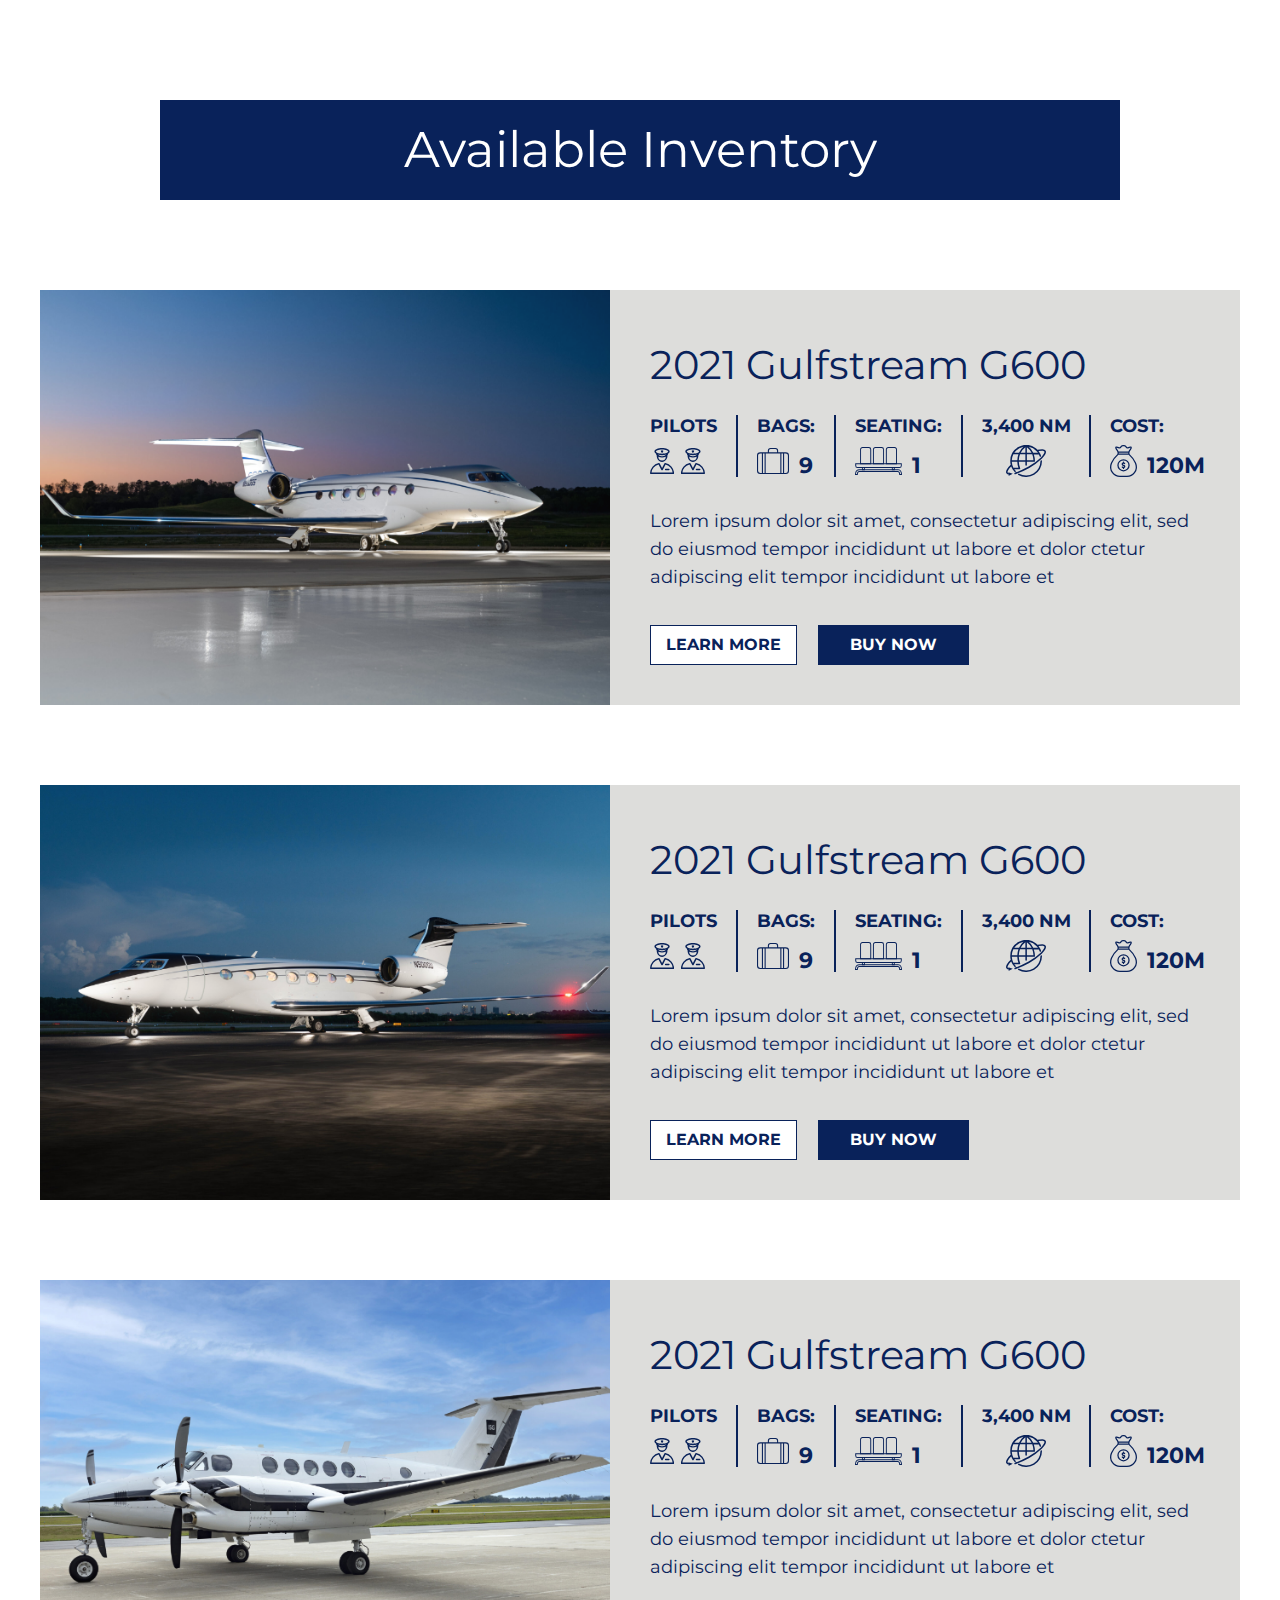
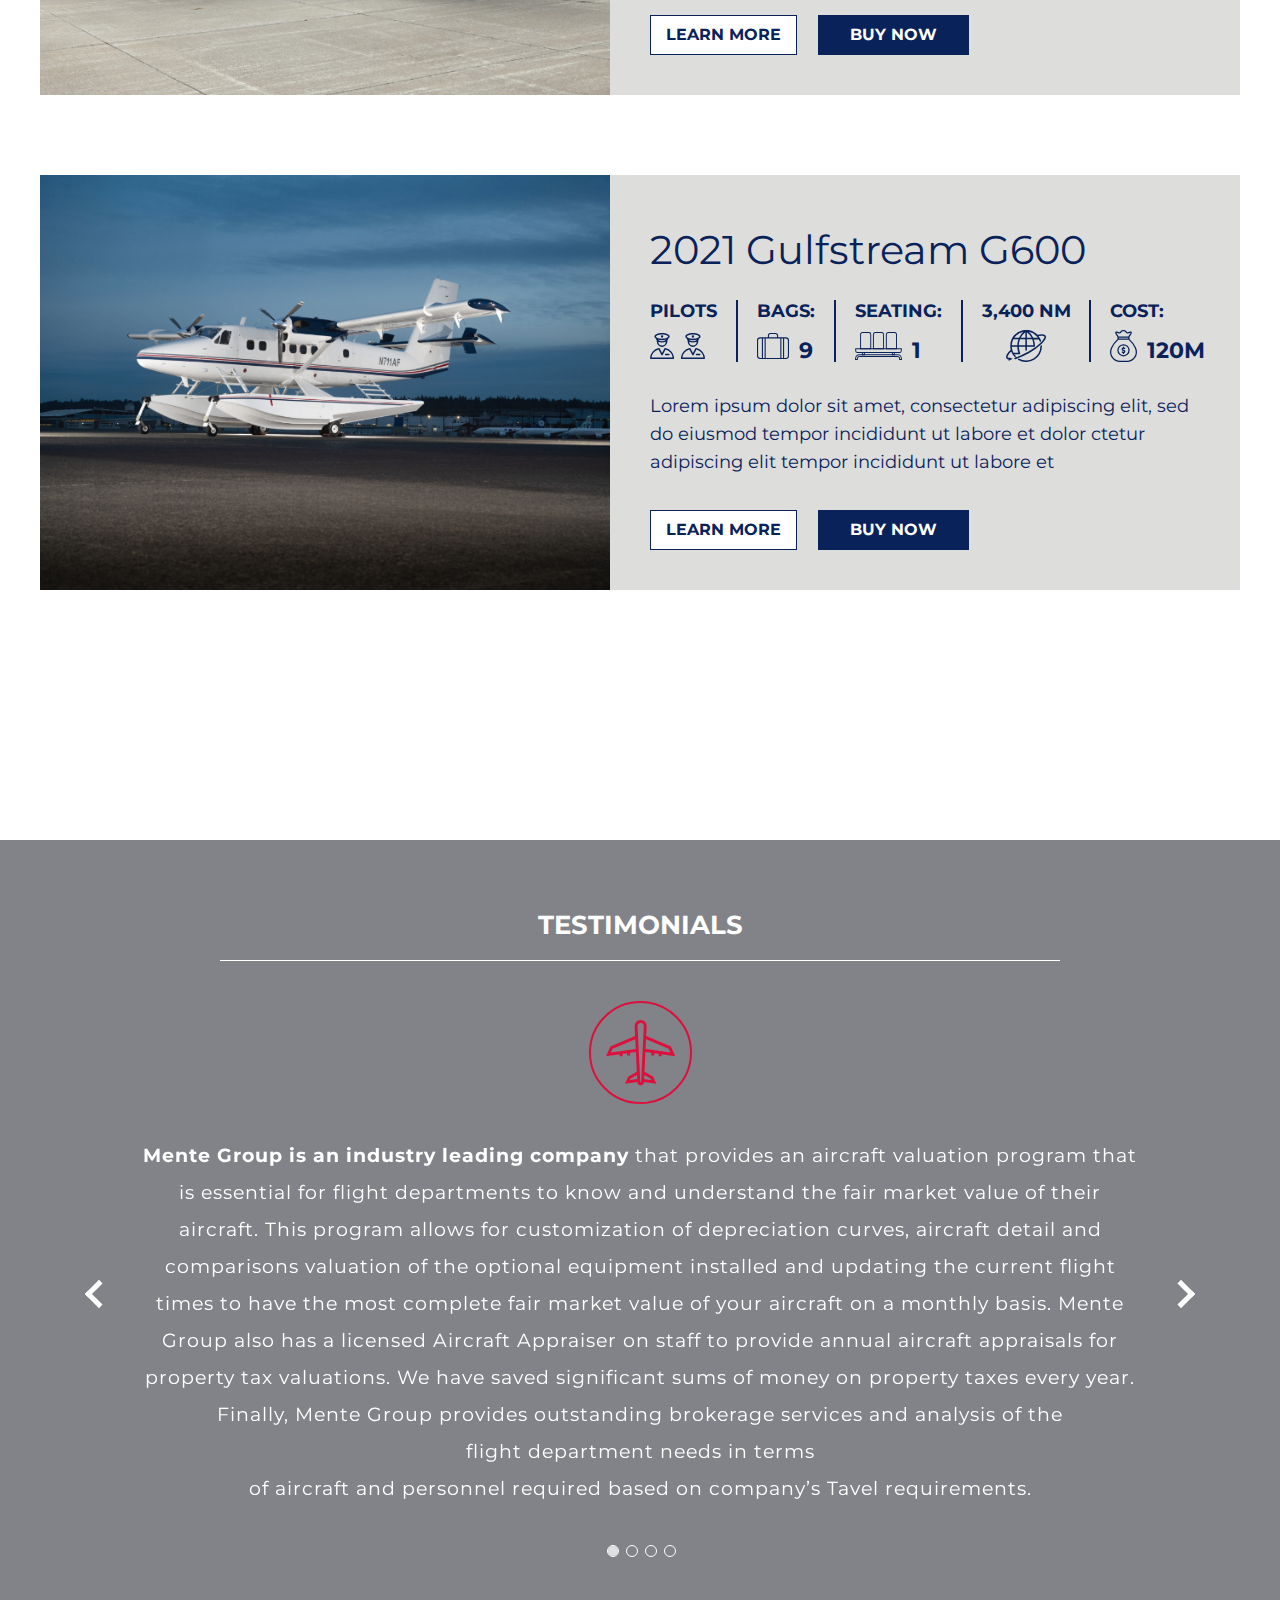
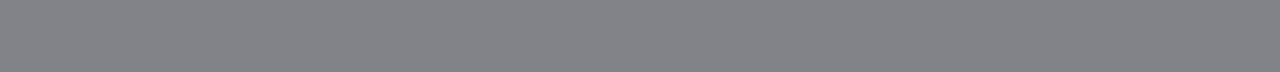
==== commit 988920e5: "78" ====
--- a/mente/page.html
+++ b/mente/page.html
@@ -39,7 +39,7 @@
   <main>
     <!-- inventory start
     =========================================== -->
-    <section class="inventory" style="display: none;">
+    <section class="inventory">
       <div class="auto__container">
         <div class="inventory__inner">
           <h2>
@@ -124,252 +124,262 @@
                     BUY NOW
                   </a>
                 </div>
-
-              </div>
-            </div>
-            <div class="inventoryItem">
-              <div class="inventoryItem__image">
-                <img src="images/inventory/inventory-2.png" alt="">
-              </div>
-              <div class="inventoryItem__content">
-                <h2 class="sm">
-                  2021 Gulfstream G600
-                </h2>
-                <div class="inventoryItem__content-row">
-                  <div class="inventoryItem__icons">
-                    <h4>
-                      PILOTS
-                    </h4>
-                    <span>
-                      <img src="images/inventory/pilots.svg" alt="">
-                    </span>
-                  </div>
-                  <hr>
-                  <div class="inventoryItem__icons">
-                    <h4>
-                      BAGS:
-                    </h4>
-                    <div class="inventoryItem__icons-wraper">
+              </div>
+            </div>
+            <div class="inventoryItem__wrapper tabEvent" id="tab-15">
+              <div class="inventoryItem">
+                <div class="inventoryItem__image">
+                  <img src="images/inventory/inventory-2.png" alt="">
+                </div>
+                <div class="inventoryItem__content">
+                  <h2 class="sm">
+                    2021 Gulfstream G600
+                  </h2>
+                  <div class="inventoryItem__content-row">
+                    <div class="inventoryItem__icons">
+                      <h4>
+                        PILOTS
+                      </h4>
                       <span>
-                        <img src="images/inventory/bag.svg" alt="">
-                      </span>
-                      <strong>
-                        9
-                      </strong>
-                    </div>
-                  </div>
-                  <hr>
-                  <div class="inventoryItem__icons">
-                    <h4>
-                      SEATING:
-                    </h4>
-                    <div class="inventoryItem__icons-wraper">
+                        <img src="images/inventory/pilots.svg" alt="">
+                      </span>
+                    </div>
+                    <hr>
+                    <div class="inventoryItem__icons">
+                      <h4>
+                        BAGS:
+                      </h4>
+                      <div class="inventoryItem__icons-wraper">
+                        <span>
+                          <img src="images/inventory/bag.svg" alt="">
+                        </span>
+                        <strong>
+                          9
+                        </strong>
+                      </div>
+                    </div>
+                    <hr>
+                    <div class="inventoryItem__icons">
+                      <h4>
+                        SEATING:
+                      </h4>
+                      <div class="inventoryItem__icons-wraper">
+                        <span>
+                          <img src="images/inventory/seat.svg" alt="">
+                        </span>
+                        <strong>1</strong>
+                      </div>
+                    </div>
+                    <hr>
+                    <div class="inventoryItem__icons">
+                      <h4>
+                        3,400 NM
+                      </h4>
+                      <span class="center">
+                        <img src="images/inventory/nm.svg" alt="">
+                      </span>
+                    </div>
+                    <hr>
+                    <div class="inventoryItem__icons">
+                      <h4>
+                        COST:
+                      </h4>
+                      <div class="inventoryItem__icons-wraper">
+                        <span>
+                          <img src="images/inventory/money.svg" alt="">
+                        </span>
+                        <strong>120M</strong>
+                      </div>
+                    </div>
+                  </div>
+                  <p>
+                    Lorem ipsum dolor sit amet, consectetur adipiscing elit, sed do eiusmod tempor incididunt ut labore
+                    et
+                    dolor
+                    ctetur adipiscing elit tempor incididunt ut labore et
+                  </p>
+                  <div class="inventoryItem__content-buttons">
+                    <a href="#" class="button secondary">
+                      Learn more
+                    </a>
+                    <a href="#" class="button primary">
+                      BUY NOW
+                    </a>
+                  </div>
+
+                </div>
+              </div>
+              <div class="inventoryItem">
+                <div class="inventoryItem__image">
+                  <img src="images/inventory/inventory-3.png" alt="">
+                </div>
+                <div class="inventoryItem__content">
+                  <h2 class="sm">
+                    2021 Gulfstream G600
+                  </h2>
+                  <div class="inventoryItem__content-row">
+                    <div class="inventoryItem__icons">
+                      <h4>
+                        PILOTS
+                      </h4>
                       <span>
-                        <img src="images/inventory/seat.svg" alt="">
-                      </span>
-                      <strong>1</strong>
-                    </div>
-                  </div>
-                  <hr>
-                  <div class="inventoryItem__icons">
-                    <h4>
-                      3,400 NM
-                    </h4>
-                    <span class="center">
-                      <img src="images/inventory/nm.svg" alt="">
-                    </span>
-                  </div>
-                  <hr>
-                  <div class="inventoryItem__icons">
-                    <h4>
-                      COST:
-                    </h4>
-                    <div class="inventoryItem__icons-wraper">
+                        <img src="images/inventory/pilots.svg" alt="">
+                      </span>
+                    </div>
+                    <hr>
+                    <div class="inventoryItem__icons">
+                      <h4>
+                        BAGS:
+                      </h4>
+                      <div class="inventoryItem__icons-wraper">
+                        <span>
+                          <img src="images/inventory/bag.svg" alt="">
+                        </span>
+                        <strong>
+                          9
+                        </strong>
+                      </div>
+                    </div>
+                    <hr>
+                    <div class="inventoryItem__icons">
+                      <h4>
+                        SEATING:
+                      </h4>
+                      <div class="inventoryItem__icons-wraper">
+                        <span>
+                          <img src="images/inventory/seat.svg" alt="">
+                        </span>
+                        <strong>1</strong>
+                      </div>
+                    </div>
+                    <hr>
+                    <div class="inventoryItem__icons">
+                      <h4>
+                        3,400 NM
+                      </h4>
+                      <span class="center">
+                        <img src="images/inventory/nm.svg" alt="">
+                      </span>
+                    </div>
+                    <hr>
+                    <div class="inventoryItem__icons">
+                      <h4>
+                        COST:
+                      </h4>
+                      <div class="inventoryItem__icons-wraper">
+                        <span>
+                          <img src="images/inventory/money.svg" alt="">
+                        </span>
+                        <strong>120M</strong>
+                      </div>
+                    </div>
+                  </div>
+                  <p>
+                    Lorem ipsum dolor sit amet, consectetur adipiscing elit, sed do eiusmod tempor incididunt ut labore
+                    et
+                    dolor
+                    ctetur adipiscing elit tempor incididunt ut labore et
+                  </p>
+                  <div class="inventoryItem__content-buttons">
+                    <a href="#" class="button secondary">
+                      Learn more
+                    </a>
+                    <a href="#" class="button primary">
+                      BUY NOW
+                    </a>
+                  </div>
+
+                </div>
+              </div>
+              <div class="inventoryItem">
+                <div class="inventoryItem__image">
+                  <img src="images/inventory/inventory-4.png" alt="">
+                </div>
+                <div class="inventoryItem__content">
+                  <h2 class="sm">
+                    2021 Gulfstream G600
+                  </h2>
+                  <div class="inventoryItem__content-row">
+                    <div class="inventoryItem__icons">
+                      <h4>
+                        PILOTS
+                      </h4>
                       <span>
-                        <img src="images/inventory/money.svg" alt="">
-                      </span>
-                      <strong>120M</strong>
-                    </div>
-                  </div>
-                </div>
-                <p>
-                  Lorem ipsum dolor sit amet, consectetur adipiscing elit, sed do eiusmod tempor incididunt ut labore et
-                  dolor
-                  ctetur adipiscing elit tempor incididunt ut labore et
-                </p>
-                <div class="inventoryItem__content-buttons">
-                  <a href="#" class="button secondary">
-                    Learn more
-                  </a>
-                  <a href="#" class="button primary">
-                    BUY NOW
-                  </a>
-                </div>
-
-              </div>
-            </div>
-            <div class="inventoryItem">
-              <div class="inventoryItem__image">
-                <img src="images/inventory/inventory-3.png" alt="">
-              </div>
-              <div class="inventoryItem__content">
-                <h2 class="sm">
-                  2021 Gulfstream G600
-                </h2>
-                <div class="inventoryItem__content-row">
-                  <div class="inventoryItem__icons">
-                    <h4>
-                      PILOTS
-                    </h4>
-                    <span>
-                      <img src="images/inventory/pilots.svg" alt="">
-                    </span>
-                  </div>
-                  <hr>
-                  <div class="inventoryItem__icons">
-                    <h4>
-                      BAGS:
-                    </h4>
-                    <div class="inventoryItem__icons-wraper">
-                      <span>
-                        <img src="images/inventory/bag.svg" alt="">
-                      </span>
-                      <strong>
-                        9
-                      </strong>
-                    </div>
-                  </div>
-                  <hr>
-                  <div class="inventoryItem__icons">
-                    <h4>
-                      SEATING:
-                    </h4>
-                    <div class="inventoryItem__icons-wraper">
-                      <span>
-                        <img src="images/inventory/seat.svg" alt="">
-                      </span>
-                      <strong>1</strong>
-                    </div>
-                  </div>
-                  <hr>
-                  <div class="inventoryItem__icons">
-                    <h4>
-                      3,400 NM
-                    </h4>
-                    <span class="center">
-                      <img src="images/inventory/nm.svg" alt="">
-                    </span>
-                  </div>
-                  <hr>
-                  <div class="inventoryItem__icons">
-                    <h4>
-                      COST:
-                    </h4>
-                    <div class="inventoryItem__icons-wraper">
-                      <span>
-                        <img src="images/inventory/money.svg" alt="">
-                      </span>
-                      <strong>120M</strong>
-                    </div>
-                  </div>
-                </div>
-                <p>
-                  Lorem ipsum dolor sit amet, consectetur adipiscing elit, sed do eiusmod tempor incididunt ut labore et
-                  dolor
-                  ctetur adipiscing elit tempor incididunt ut labore et
-                </p>
-                <div class="inventoryItem__content-buttons">
-                  <a href="#" class="button secondary">
-                    Learn more
-                  </a>
-                  <a href="#" class="button primary">
-                    BUY NOW
-                  </a>
-                </div>
-
-              </div>
-            </div>
-            <div class="inventoryItem">
-              <div class="inventoryItem__image">
-                <img src="images/inventory/inventory-4.png" alt="">
-              </div>
-              <div class="inventoryItem__content">
-                <h2 class="sm">
-                  2021 Gulfstream G600
-                </h2>
-                <div class="inventoryItem__content-row">
-                  <div class="inventoryItem__icons">
-                    <h4>
-                      PILOTS
-                    </h4>
-                    <span>
-                      <img src="images/inventory/pilots.svg" alt="">
-                    </span>
-                  </div>
-                  <hr>
-                  <div class="inventoryItem__icons">
-                    <h4>
-                      BAGS:
-                    </h4>
-                    <div class="inventoryItem__icons-wraper">
-                      <span>
-                        <img src="images/inventory/bag.svg" alt="">
-                      </span>
-                      <strong>
-                        9
-                      </strong>
-                    </div>
-                  </div>
-                  <hr>
-                  <div class="inventoryItem__icons">
-                    <h4>
-                      SEATING:
-                    </h4>
-                    <div class="inventoryItem__icons-wraper">
-                      <span>
-                        <img src="images/inventory/seat.svg" alt="">
-                      </span>
-                      <strong>1</strong>
-                    </div>
-                  </div>
-                  <hr>
-                  <div class="inventoryItem__icons">
-                    <h4>
-                      3,400 NM
-                    </h4>
-                    <span class="center">
-                      <img src="images/inventory/nm.svg" alt="">
-                    </span>
-                  </div>
-                  <hr>
-                  <div class="inventoryItem__icons">
-                    <h4>
-                      COST:
-                    </h4>
-                    <div class="inventoryItem__icons-wraper">
-                      <span>
-                        <img src="images/inventory/money.svg" alt="">
-                      </span>
-                      <strong>120M</strong>
-                    </div>
-                  </div>
-                </div>
-                <p>
-                  Lorem ipsum dolor sit amet, consectetur adipiscing elit, sed do eiusmod tempor incididunt ut labore et
-                  dolor
-                  ctetur adipiscing elit tempor incididunt ut labore et
-                </p>
-                <div class="inventoryItem__content-buttons">
-                  <a href="#" class="button secondary">
-                    Learn more
-                  </a>
-                  <a href="#" class="button primary">
-                    BUY NOW
-                  </a>
-                </div>
-
-              </div>
-            </div>
+                        <img src="images/inventory/pilots.svg" alt="">
+                      </span>
+                    </div>
+                    <hr>
+                    <div class="inventoryItem__icons">
+                      <h4>
+                        BAGS:
+                      </h4>
+                      <div class="inventoryItem__icons-wraper">
+                        <span>
+                          <img src="images/inventory/bag.svg" alt="">
+                        </span>
+                        <strong>
+                          9
+                        </strong>
+                      </div>
+                    </div>
+                    <hr>
+                    <div class="inventoryItem__icons">
+                      <h4>
+                        SEATING:
+                      </h4>
+                      <div class="inventoryItem__icons-wraper">
+                        <span>
+                          <img src="images/inventory/seat.svg" alt="">
+                        </span>
+                        <strong>1</strong>
+                      </div>
+                    </div>
+                    <hr>
+                    <div class="inventoryItem__icons">
+                      <h4>
+                        3,400 NM
+                      </h4>
+                      <span class="center">
+                        <img src="images/inventory/nm.svg" alt="">
+                      </span>
+                    </div>
+                    <hr>
+                    <div class="inventoryItem__icons">
+                      <h4>
+                        COST:
+                      </h4>
+                      <div class="inventoryItem__icons-wraper">
+                        <span>
+                          <img src="images/inventory/money.svg" alt="">
+                        </span>
+                        <strong>120M</strong>
+                      </div>
+                    </div>
+                  </div>
+                  <p>
+                    Lorem ipsum dolor sit amet, consectetur adipiscing elit, sed do eiusmod tempor incididunt ut labore
+                    et
+                    dolor
+                    ctetur adipiscing elit tempor incididunt ut labore et
+                  </p>
+                  <div class="inventoryItem__content-buttons">
+                    <a href="#" class="button secondary">
+                      Learn more
+                    </a>
+                    <a href="#" class="button primary">
+                      BUY NOW
+                    </a>
+                  </div>
+
+                </div>
+              </div>
+            </div>
+            <div class="button__wrapper">
+              <button class="more tabBtn" data-tab="#tab-15">
+                SEE FULL INVENTORY
+              </button>
+            </div>
+           
           </div>
         </div>
       </div>
@@ -384,32 +394,30 @@
           <h3>
             TESTIMONIALS
           </h3>
-          <div class="testimonials__inner-main">
+          <div class="testimonials__inner-slider">
             <div class="testimonialsItem">
               <div class="testimonialsItem__image">
                 <img src="images/icons/plane.svg" alt="">
               </div>
-              <p>
+              <p class="tabEvent" id="tab-10">
                 <strong>
                   Mente Group is an industry leading company
                 </strong> that provides an aircraft valuation program that
                 is essential for flight departments to know and understand the fair market value of their aircraft.
                 This program allows for customization of depreciation curves, aircraft detail and
-                <span class="tabEvent" id="tab-1"> 
-                  comparisons valuation
-                  of the optional equipment installed and updating the current flight times to have the most complete
-                  fair
-                  market value of your aircraft on a monthly basis. Mente Group also has a licensed Aircraft Appraiser
-                  on
-                  staff to provide annual aircraft appraisals for property tax valuations. We have saved significant
-                  sums
-                  of money on property taxes every year. Finally, Mente Group provides outstanding brokerage services
-                  and
-                  analysis of the <br> flight department needs in terms <br>
-                  of aircraft and personnel required based on company’s Tavel requirements.
-                </span>
+                comparisons valuation
+                of the optional equipment installed and updating the current flight times to have the most complete
+                fair
+                market value of your aircraft on a monthly basis. Mente Group also has a licensed Aircraft Appraiser
+                on
+                staff to provide annual aircraft appraisals for property tax valuations. We have saved significant
+                sums
+                of money on property taxes every year. Finally, Mente Group provides outstanding brokerage services
+                and
+                analysis of the <br> flight department needs in terms <br>
+                of aircraft and personnel required based on company’s Tavel requirements.
               </p>
-              <button class="button secondary tabBtn" data-tab="#tab-1" >
+              <button class="button secondary tabBtn" data-tab="#tab-10">
                 READ MORE
               </button>
             </div>
@@ -417,85 +425,79 @@
               <div class="testimonialsItem__image">
                 <img src="images/icons/plane.svg" alt="">
               </div>
-              <p>
+              <p class="tabEvent" id="tab-11">
                 <strong>
                   Mente Group is an industry leading company
                 </strong> that provides an aircraft valuation program that
                 is essential for flight departments to know and understand the fair market value of their aircraft.
                 This program allows for customization of depreciation curves, aircraft detail and
-                <span class="tabEvent" id="tab-2"> 
-                  comparisons valuation
-                  of the optional equipment installed and updating the current flight times to have the most complete
-                  fair
-                  market value of your aircraft on a monthly basis. Mente Group also has a licensed Aircraft Appraiser
-                  on
-                  staff to provide annual aircraft appraisals for property tax valuations. We have saved significant
-                  sums
-                  of money on property taxes every year. Finally, Mente Group provides outstanding brokerage services
-                  and
-                  analysis of the <br> flight department needs in terms <br>
-                  of aircraft and personnel required based on company’s Tavel requirements.
-                </span>
+                comparisons valuation
+                of the optional equipment installed and updating the current flight times to have the most complete
+                fair
+                market value of your aircraft on a monthly basis. Mente Group also has a licensed Aircraft Appraiser
+                on
+                staff to provide annual aircraft appraisals for property tax valuations. We have saved significant
+                sums
+                of money on property taxes every year. Finally, Mente Group provides outstanding brokerage services
+                and
+                analysis of the <br> flight department needs in terms <br>
+                of aircraft and personnel required based on company’s Tavel requirements.
               </p>
-              <button class="button secondary tabBtn" data-tab="#tab-2" >
+              <button class="button secondary tabBtn" data-tab="#tab-11">
                 READ MORE
               </button>
             </div>
-            
+
             <div class="testimonialsItem">
               <div class="testimonialsItem__image">
                 <img src="images/icons/plane.svg" alt="">
               </div>
-              <p>
+              <p class="tabEvent" id="tab-12">
                 <strong>
                   Mente Group is an industry leading company
                 </strong> that provides an aircraft valuation program that
                 is essential for flight departments to know and understand the fair market value of their aircraft.
                 This program allows for customization of depreciation curves, aircraft detail and
-                <span class="tabEvent" id="tab-3"> 
-                  comparisons valuation
-                  of the optional equipment installed and updating the current flight times to have the most complete
-                  fair
-                  market value of your aircraft on a monthly basis. Mente Group also has a licensed Aircraft Appraiser
-                  on
-                  staff to provide annual aircraft appraisals for property tax valuations. We have saved significant
-                  sums
-                  of money on property taxes every year. Finally, Mente Group provides outstanding brokerage services
-                  and
-                  analysis of the <br> flight department needs in terms <br>
-                  of aircraft and personnel required based on company’s Tavel requirements.
-                </span>
+                comparisons valuation
+                of the optional equipment installed and updating the current flight times to have the most complete
+                fair
+                market value of your aircraft on a monthly basis. Mente Group also has a licensed Aircraft Appraiser
+                on
+                staff to provide annual aircraft appraisals for property tax valuations. We have saved significant
+                sums
+                of money on property taxes every year. Finally, Mente Group provides outstanding brokerage services
+                and
+                analysis of the <br> flight department needs in terms <br>
+                of aircraft and personnel required based on company’s Tavel requirements.
               </p>
-              <button class="button secondary tabBtn" data-tab="#tab-3" >
+              <button class="button secondary tabBtn" data-tab="#tab-12">
                 READ MORE
               </button>
             </div>
-            
+
             <div class="testimonialsItem">
               <div class="testimonialsItem__image">
                 <img src="images/icons/plane.svg" alt="">
               </div>
-              <p>
+              <p class="tabEvent" id="tab-13">
                 <strong>
                   Mente Group is an industry leading company
                 </strong> that provides an aircraft valuation program that
                 is essential for flight departments to know and understand the fair market value of their aircraft.
                 This program allows for customization of depreciation curves, aircraft detail and
-                <span class="tabEvent" id="tab-4"> 
-                  comparisons valuation
-                  of the optional equipment installed and updating the current flight times to have the most complete
-                  fair
-                  market value of your aircraft on a monthly basis. Mente Group also has a licensed Aircraft Appraiser
-                  on
-                  staff to provide annual aircraft appraisals for property tax valuations. We have saved significant
-                  sums
-                  of money on property taxes every year. Finally, Mente Group provides outstanding brokerage services
-                  and
-                  analysis of the <br> flight department needs in terms <br>
-                  of aircraft and personnel required based on company’s Tavel requirements.
-                </span>
+                comparisons valuation
+                of the optional equipment installed and updating the current flight times to have the most complete
+                fair
+                market value of your aircraft on a monthly basis. Mente Group also has a licensed Aircraft Appraiser
+                on
+                staff to provide annual aircraft appraisals for property tax valuations. We have saved significant
+                sums
+                of money on property taxes every year. Finally, Mente Group provides outstanding brokerage services
+                and
+                analysis of the <br> flight department needs in terms <br>
+                of aircraft and personnel required based on company’s Tavel requirements.
               </p>
-              <button class="button secondary tabBtn" data-tab="#tab-4" >
+              <button class="button secondary tabBtn" data-tab="#tab-13">
                 READ MORE
               </button>
             </div>
--- a/mente/css/main.css
+++ b/mente/css/main.css
@@ -99,11 +99,7 @@
   line-height: 77px;
 }
 h2.sm {
-  font-size: 48px;
-  line-height: 56px;
-}
-h2.ex {
-  font-size: 45px;
+  font-size: 46px;
   line-height: 56px;
 }
 
@@ -134,7 +130,6 @@
 
 main {
   overflow: hidden;
-  padding: 200px 0;
 }
 
 .button {
@@ -159,9 +154,22 @@
   -webkit-box-align: center;
       -ms-flex-align: center;
           align-items: center;
-}
-.button__row .button:first-child {
-  margin-right: 24px;
+  font-size: 18px;
+  line-height: 26px;
+  font-weight: 700;
+  text-transform: uppercase;
+}
+.button__row.primary {
+  border: 1px solid #fff;
+  color: #fff;
+  padding: 10px 15px;
+  background-color: #07205C;
+}
+.button__row.secondary {
+  padding: 10px 35px;
+  background-color: #fff;
+  color: #545962;
+  border: 1px solid transparent;
 }
 .button.primary {
   border: 1px solid #fff;
@@ -173,6 +181,10 @@
   padding: 10px 35px;
   background-color: #fff;
   color: #545962;
+}
+
+button {
+  font-family: "Montserrat", sans-serif;
 }
 
 .header {
@@ -329,6 +341,7 @@
 
 .hero {
   position: relative;
+  padding: 500px 0 60px;
 }
 .hero .auto__container {
   max-width: 1240px;
@@ -348,15 +361,13 @@
   left: 0;
   width: 100%;
   height: 100%;
+  pointer-events: none;
 }
 .hero__bg img {
   width: 100%;
   height: 100%;
   -o-object-fit: cover;
      object-fit: cover;
-}
-.hero__inner {
-  padding: 500px 0 60px;
 }
 .hero__inner-content {
   padding: 40px 50px;
@@ -378,6 +389,7 @@
   -webkit-filter: blur(30px);
           filter: blur(30px);
   z-index: -1;
+  pointer-events: none;
 }
 .hero__inner .button__row {
   display: none;
@@ -416,23 +428,93 @@
   display: -webkit-box;
   display: -ms-flexbox;
   display: flex;
-  -webkit-box-align: center;
-      -ms-flex-align: center;
-          align-items: center;
+  -webkit-box-align: end;
+      -ms-flex-align: end;
+          align-items: flex-end;
+  -webkit-box-pack: justify;
+      -ms-flex-pack: justify;
+          justify-content: space-between;
+}
+.intro__inner-row p {
+  width: calc(36% - 15px);
+  line-height: 28px;
+  margin-bottom: 6px;
 }
 .intro__inner-links {
   display: -webkit-box;
   display: -ms-flexbox;
   display: flex;
-  -webkit-box-align: center;
-      -ms-flex-align: center;
-          align-items: center;
+  -webkit-box-align: end;
+      -ms-flex-align: end;
+          align-items: flex-end;
+  -webkit-box-pack: justify;
+      -ms-flex-pack: justify;
+          justify-content: space-between;
+  width: calc(64% - 15px);
 }
 .intro__inner-links hr {
   width: 1px;
   height: 72px;
   background-color: #fff;
-  margin: 0 50px;
+  margin: 0 20px;
+}
+.intro__bottom {
+  display: -webkit-box;
+  display: -ms-flexbox;
+  display: flex;
+  -webkit-box-align: center;
+      -ms-flex-align: center;
+          align-items: center;
+  -webkit-box-pack: end;
+      -ms-flex-pack: end;
+          justify-content: flex-end;
+  padding: 70px 40px 50px;
+}
+.intro__bottom-wrapper {
+  background-color: #e0e0e0;
+}
+.intro__bottom-wrapper .auto__container {
+  position: static;
+  padding: 0;
+  max-width: 1800px;
+}
+.intro__bottom-outer {
+  max-width: 1800px;
+  margin: 0 auto;
+  position: relative;
+}
+.intro__bottom-image {
+  display: -webkit-box;
+  display: -ms-flexbox;
+  display: flex;
+  -webkit-box-pack: center;
+      -ms-flex-pack: center;
+          justify-content: center;
+  -webkit-box-align: center;
+      -ms-flex-align: center;
+          align-items: center;
+  position: absolute;
+  top: 0;
+  left: 0;
+  width: 30%;
+  height: 100%;
+  max-width: 580px;
+}
+.intro__bottom-image img {
+  width: 100%;
+  height: 100%;
+  -o-object-fit: cover;
+     object-fit: cover;
+}
+.intro__bottom-content {
+  width: calc(70% - 60px);
+}
+.intro__bottom-content h2 {
+  margin-bottom: 10px;
+}
+.introItem {
+  max-width: 140px;
+  width: calc(25% - 40px);
 }
 .introItem__icon {
   display: -webkit-box;
@@ -447,6 +529,7 @@
   width: 50px;
   height: 50px;
   margin: 0 auto;
+  margin-bottom: 12px;
 }
 .introItem__icon svg {
   width: 100%;
@@ -454,8 +537,120 @@
   -o-object-fit: cover;
      object-fit: cover;
 }
-.introItem:nth-last-of-type(2) .introItem__icon {
+.introItem:nth-of-type(2) .introItem__icon {
   width: 90px;
+}
+.introItem h4 {
+  text-align: center;
+  text-transform: uppercase;
+}
+
+.info {
+  padding: 120px 0;
+}
+.info .auto__container {
+  max-width: 1240px;
+}
+.info__inner h2 {
+  margin-bottom: 14px;
+}
+.infoItem {
+  padding-bottom: 40px;
+  border-bottom: 1px solid #707070;
+  margin-bottom: 40px;
+}
+.infoItem:last-child {
+  padding: 0;
+  border: unset;
+}
+.infoItem h3 {
+  margin-bottom: 22px;
+  color: #707070;
+}
+
+.about {
+  padding: 95px 0 150px;
+  background-color: #E4E4E4;
+}
+.about .auto__container {
+  max-width: 1530px;
+}
+.about__inner-content {
+  max-width: 1200px;
+  margin: 0 auto;
+}
+.about__inner-row {
+  display: -webkit-box;
+  display: -ms-flexbox;
+  display: flex;
+  -webkit-box-pack: justify;
+      -ms-flex-pack: justify;
+          justify-content: space-between;
+  margin: 0 -20px;
+}
+.about__inner h3 {
+  color: #707070;
+  margin-bottom: 26px;
+}
+.about__inner h2 {
+  margin-bottom: 45px;
+}
+.about__inner p {
+  margin-bottom: 65px;
+}
+.aboutItem {
+  padding-bottom: 25%;
+  margin: 0 20px;
+  width: calc(25% - 40px);
+  position: relative;
+}
+.aboutItem__inner {
+  position: absolute;
+  top: 0;
+  left: 0;
+  width: 100%;
+  height: 100%;
+  z-index: 1;
+  padding: 22px;
+  display: -webkit-box;
+  display: -ms-flexbox;
+  display: flex;
+  -webkit-box-align: end;
+      -ms-flex-align: end;
+          align-items: flex-end;
+  -webkit-box-pack: end;
+      -ms-flex-pack: end;
+          justify-content: flex-end;
+}
+.aboutItem__inner-image {
+  display: -webkit-box;
+  display: -ms-flexbox;
+  display: flex;
+  -webkit-box-pack: center;
+      -ms-flex-pack: center;
+          justify-content: center;
+  -webkit-box-align: center;
+      -ms-flex-align: center;
+          align-items: center;
+  position: absolute;
+  top: 0;
+  left: 0;
+  width: 100%;
+  height: 100%;
+}
+.aboutItem__inner-image img {
+  width: 100%;
+  height: 100%;
+  -o-object-fit: cover;
+     object-fit: cover;
+}
+.aboutItem__inner h4 {
+  position: relative;
+  z-index: 2;
+  font-weight: 700;
+  color: #fff;
+  text-align: end;
+  text-transform: uppercase;
 }
 
 .inventory__inner {
@@ -488,21 +683,16 @@
 .inventory__inner-main .inventoryItem__image {
   width: calc(50% - 30px);
   max-width: 676px;
-  display: -webkit-box;
-  display: -ms-flexbox;
-  display: flex;
-  -webkit-box-align: center;
-      -ms-flex-align: center;
-          align-items: center;
-  -webkit-box-pack: center;
-      -ms-flex-pack: center;
-          justify-content: center;
+  position: relative;
 }
 .inventory__inner-main .inventoryItem__image img {
   width: 100%;
   height: 100%;
   -o-object-fit: cover;
      object-fit: cover;
+  position: absolute;
+  top: 0;
+  left: 0;
 }
 .inventory__inner-main .inventoryItem__icons {
   display: -webkit-box;
@@ -531,8 +721,7 @@
   -webkit-box-pack: start;
       -ms-flex-pack: start;
           justify-content: flex-start;
-  max-width: 58px;
-  max-height: 32px;
+  height: 32px;
 }
 .inventory__inner-main .inventoryItem__icons span img {
   max-width: 100%;
@@ -587,7 +776,7 @@
 }
 .inventory__inner-main .inventoryItem__content-row hr {
   border: 1px solid #09225A;
-  margin: 0 5px;
+  margin: 0 10px;
 }
 .inventory__inner-main .inventoryItem__content p {
   font-size: 20px;
@@ -618,7 +807,21 @@
   font-weight: 700;
   border: 1px solid #09225A;
   padding: 8px 15px;
-  margin-right: 21px;
+  margin: 0 21px 0 0;
+}
+.inventory__inner-main .button__wrapper {
+  padding: 0 24px;
+}
+.inventory__inner-main .button__wrapper .more {
+  font-size: 18px;
+  line-height: 26px;
+  text-transform: uppercase;
+  color: #09225A;
+  font-weight: 700;
+  border: 1px solid #09225A;
+  padding: 8px 15px;
+  display: none;
+  font-weight: 700;
 }
 
 .testimonials {
@@ -646,12 +849,12 @@
   -webkit-transform: translateX(-50%);
           transform: translateX(-50%);
 }
-.testimonials__inner-main {
+.testimonials__inner-slider {
   max-width: 1060px;
   margin: 0 auto;
   padding: 0 30px 60px;
 }
-.testimonials__inner-main .testimonialsItem__image {
+.testimonials__inner-slider .testimonialsItem__image {
   width: 100%;
   width: 103px;
   display: -webkit-box;
@@ -665,13 +868,13 @@
           justify-content: center;
   margin: 0 auto 33px;
 }
-.testimonials__inner-main .testimonialsItem__image img {
+.testimonials__inner-slider .testimonialsItem__image img {
   width: 100%;
   height: 100%;
   -o-object-fit: contain;
      object-fit: contain;
 }
-.testimonials__inner-main .testimonialsItem p {
+.testimonials__inner-slider .testimonialsItem p {
   font-size: 19px;
   line-height: 37px;
   font-weight: 400;
@@ -679,32 +882,37 @@
   text-align: center;
   letter-spacing: 1px;
 }
-.testimonials__inner-main .testimonialsItem p strong {
+.testimonials__inner-slider .testimonialsItem p strong {
   font-weight: 700;
 }
-.testimonials__inner-main .testimonialsItem .button {
+.testimonials__inner-slider .testimonialsItem .button {
   display: none;
 }
-.testimonials__inner-main .testimonialsItem .button.secondary {
+.testimonials__inner-slider .testimonialsItem .button.secondary {
   background-color: transparent;
   color: #fff;
   border: 1px solid #fff;
-}
-.testimonials__inner-main .slick-active button::before {
+  font-size: 18px;
+  line-height: 30px;
+  font-weight: 700;
+  margin-bottom: 60px;
+  padding: 6px 24px;
+}
+.testimonials__inner-slider .slick-active button::before {
   opacity: 1;
 }
-.testimonials__inner-main .slick-dots {
+.testimonials__inner-slider .slick-dots {
   bottom: 0;
   width: 50%;
   left: 50%;
   -webkit-transform: translateX(-50%);
           transform: translateX(-50%);
 }
-.testimonials__inner-main .slick-dots li {
+.testimonials__inner-slider .slick-dots li {
   width: 9px;
   height: 9px;
 }
-.testimonials__inner-main .slick-dots li button {
+.testimonials__inner-slider .slick-dots li button {
   width: 9px;
   height: 9px;
   background-color: transparent;
@@ -714,7 +922,7 @@
   top: 0;
   left: 0;
 }
-.testimonials__inner-main .slick-dots li button::before {
+.testimonials__inner-slider .slick-dots li button::before {
   content: "";
   width: 100%;
   height: 100%;
@@ -722,14 +930,15 @@
   border-radius: 50%;
   opacity: 0;
 }
-.testimonials__inner-main .slick-dots li.active {
+.testimonials__inner-slider .slick-dots li.active {
   background-color: #fff;
 }
-.testimonials__inner-main .slick-arrow {
+.testimonials__inner-slider .slick-arrow {
   top: 54%;
   cursor: pointer;
-}
-.testimonials__inner-main .slick-next {
+  z-index: 10;
+}
+.testimonials__inner-slider .slick-next {
   border: solid #fff;
   border-width: 0 5px 5px 0;
   display: inline-block;
@@ -738,10 +947,10 @@
           transform: rotate(-45deg);
   right: -8%;
 }
-.testimonials__inner-main .slick-next::before {
+.testimonials__inner-slider .slick-next::before {
   display: none;
 }
-.testimonials__inner-main .slick-prev {
+.testimonials__inner-slider .slick-prev {
   border: solid #fff;
   border-width: 5px 0 0 5px;
   display: inline-block;
@@ -750,19 +959,176 @@
           transform: rotate(-45deg);
   left: -8%;
 }
-.testimonials__inner-main .slick-prev::before {
+.testimonials__inner-slider .slick-prev::before {
   display: none;
 }
 
+@media (max-width: 1450px) {
+  .inventory__inner h2 {
+    font-size: 55px;
+    line-height: 65px;
+    margin-bottom: 100px;
+  }
+  .inventory__inner-main .inventoryItem {
+    margin-bottom: 90px;
+  }
+  .inventory__inner-main .inventoryItem__content {
+    padding: 55px 50px 35px 0;
+  }
+  .inventory__inner-main .inventoryItem__content h2 {
+    font-size: 45px;
+    line-height: 55px;
+    margin-bottom: 25px;
+  }
+}
 @media (max-width: 1380px) {
-  .testimonials__inner-main .slick-arrow {
+  h1 {
+    font-size: 60px;
+    line-height: 66px;
+  }
+
+  h2 {
+    font-size: 60px;
+    line-height: 66px;
+  }
+  h2.sm {
+    font-size: 40px;
+    line-height: 48px;
+  }
+
+  h3 {
+    font-size: 26px;
+    line-height: 38px;
+  }
+  h3.big {
+    font-size: 34px;
+    line-height: 39px;
+  }
+
+  .testimonials__inner-slider .slick-arrow {
     top: 50%;
   }
-  .testimonials__inner-main .slick-next {
+  .testimonials__inner-slider .slick-next {
     right: -2%;
   }
-  .testimonials__inner-main .slick-prev {
+  .testimonials__inner-slider .slick-prev {
     left: -2%;
+  }
+
+  .inventory__inner h2 {
+    font-size: 50px;
+    line-height: 60px;
+    margin-bottom: 90px;
+  }
+  .inventory__inner-main .inventoryItem {
+    margin-bottom: 80px;
+  }
+  .inventory__inner-main .inventoryItem__content {
+    padding: 50px 35px 40px 0;
+  }
+  .inventory__inner-main .inventoryItem__content h2 {
+    font-size: 40px;
+    line-height: 50px;
+  }
+  .inventory__inner-main .inventoryItem__content .inventoryItem__icons h4 {
+    font-size: 18px;
+    line-height: 23px;
+  }
+  .inventory__inner-main .inventoryItem__content .inventoryItem__icons strong {
+    font-size: 22px;
+    line-height: 22px;
+  }
+  .inventory__inner-main .inventoryItem__content p {
+    font-size: 18px;
+    line-height: 28px;
+  }
+  .inventory__inner-main .inventoryItem__content-row {
+    margin-bottom: 30px;
+    width: 100%;
+  }
+  .inventory__inner-main .inventoryItem__content-buttons .button.secondary {
+    font-size: 16px;
+    line-height: 22px;
+  }
+  .inventory__inner-main .inventoryItem__content-buttons .button.primary {
+    font-size: 16px;
+    line-height: 22px;
+  }
+}
+@media (max-width: 1250px) {
+  .inventory__inner h2 {
+    font-size: 45px;
+    line-height: 55px;
+    margin-bottom: 80px;
+  }
+  .inventory__inner-main .inventoryItem {
+    margin-bottom: 70px;
+  }
+  .inventory__inner-main .inventoryItem__content {
+    padding: 30px 20px 30px 0;
+  }
+  .inventory__inner-main .inventoryItem__content h2 {
+    font-size: 35px;
+    line-height: 45px;
+  }
+  .inventory__inner-main .inventoryItem__content .inventoryItem__icons span {
+    max-width: 50px;
+    max-height: 28px;
+  }
+  .inventory__inner-main .inventoryItem__content .inventoryItem__icons h4 {
+    font-size: 16px;
+    line-height: 22px;
+  }
+  .inventory__inner-main .inventoryItem__content .inventoryItem__icons strong {
+    font-size: 20px;
+    line-height: 22px;
+  }
+  .inventory__inner-main .inventoryItem__content p {
+    font-size: 16px;
+    line-height: 24px;
+  }
+  .inventory__inner-main .inventoryItem__content-row {
+    margin-bottom: 25px;
+  }
+}
+@media (max-width: 1180px) {
+  .hero {
+    padding: 400px 0 50px;
+  }
+
+  .inventory__inner h2 {
+    font-size: 40px;
+    line-height: 50px;
+    margin-bottom: 70px;
+  }
+  .inventory__inner-main .inventoryItem {
+    margin-bottom: 60px;
+  }
+  .inventory__inner-main .inventoryItem__image {
+    width: calc(45% - 20px);
+  }
+  .inventory__inner-main .inventoryItem__content {
+    width: calc(55% - 20px);
+  }
+  .inventory__inner-main .inventoryItem__content h2 {
+    font-size: 30px;
+    line-height: 40px;
+  }
+  .inventory__inner-main .inventoryItem__content .inventoryItem__icons h4 {
+    font-size: 14px;
+    line-height: 20px;
+  }
+  .inventory__inner-main .inventoryItem__content .inventoryItem__icons strong {
+    font-size: 18px;
+    line-height: 18px;
+  }
+  .inventory__inner-main .inventoryItem__content-buttons .button.secondary {
+    font-size: 15px;
+    line-height: 20px;
+  }
+  .inventory__inner-main .inventoryItem__content-buttons .button.primary {
+    font-size: 15px;
+    line-height: 20px;
   }
 }
 @media (max-width: 1024px) {
@@ -770,6 +1136,45 @@
     display: none;
   }
 
+  .auto__container {
+    padding: 0 30px;
+  }
+
+  h1 {
+    font-size: 50px;
+    line-height: 58px;
+  }
+
+  h2 {
+    font-size: 50px;
+    line-height: 58px;
+  }
+  h2.sm {
+    font-size: 36px;
+    line-height: 42px;
+  }
+
+  h3 {
+    font-size: 24px;
+    line-height: 34px;
+  }
+  h3.big {
+    font-size: 30px;
+    line-height: 36px;
+  }
+
+  p {
+    font-size: 18px;
+    line-height: 30px;
+  }
+
+  .hero {
+    padding: 300px 0 40px;
+  }
+  .hero__inner-content {
+    padding: 30px 40px;
+  }
+
   .testimonials__inner {
     padding: 55px 0 70px;
   }
@@ -777,13 +1182,105 @@
     font-size: 28px;
     line-height: 36px;
   }
-  .testimonials__inner-main .testimonialsItem p {
+  .testimonials__inner-slider .testimonialsItem p {
     font-size: 18px;
     line-height: 34px;
   }
-  .testimonials__inner-main .testimonialsItem__image {
-    width: 90px;
+  .testimonials__inner-slider .testimonialsItem__image {
     margin-bottom: 25px;
+  }
+
+  .inventory__inner h2 {
+    font-size: 35px;
+    line-height: 45px;
+    margin-bottom: 60px;
+    padding: 10px 0;
+  }
+  .inventory__inner-main .inventoryItem {
+    margin-bottom: 50px;
+  }
+  .inventory__inner-main .inventoryItem__image {
+    width: calc(45% - 15px);
+  }
+  .inventory__inner-main .inventoryItem__content {
+    width: calc(55% - 15px);
+    padding: 20px 20px 20px 0;
+  }
+  .inventory__inner-main .inventoryItem__content h2 {
+    font-size: 25px;
+    line-height: 32px;
+    margin-bottom: 20px;
+  }
+  .inventory__inner-main .inventoryItem__content p {
+    font-size: 14px;
+    line-height: 24px;
+    margin-bottom: 20px;
+  }
+  .inventory__inner-main .inventoryItem__content .inventoryItem__icons span {
+    height: 24px;
+  }
+  .inventory__inner-main .inventoryItem__content .inventoryItem__icons h4 {
+    font-size: 12px;
+    line-height: 15px;
+  }
+  .inventory__inner-main .inventoryItem__content .inventoryItem__icons strong {
+    font-size: 16px;
+    line-height: 16px;
+  }
+  .inventory__inner-main .inventoryItem__content-row {
+    margin-bottom: 20px;
+  }
+  .inventory__inner-main .inventoryItem__content-buttons .button.secondary {
+    font-size: 14px;
+    line-height: 18px;
+  }
+  .inventory__inner-main .inventoryItem__content-buttons .button.primary {
+    font-size: 14px;
+    line-height: 18px;
+  }
+}
+@media (max-width: 930px) {
+  .inventory__inner {
+    padding: 100px 0;
+  }
+  .inventory__inner h2 {
+    font-size: 30px;
+    line-height: 40px;
+    margin-bottom: 50px;
+  }
+  .inventory__inner-main .inventoryItem {
+    margin-bottom: 40px;
+  }
+  .inventory__inner-main .inventoryItem__content h2 {
+    font-size: 22px;
+    line-height: 28px;
+    margin-bottom: 15px;
+  }
+  .inventory__inner-main .inventoryItem__content p {
+    font-size: 13px;
+    line-height: 20px;
+    margin-bottom: 15px;
+  }
+  .inventory__inner-main .inventoryItem__content .inventoryItem__icons span {
+    max-width: 35px;
+    max-height: 20px;
+  }
+  .inventory__inner-main .inventoryItem__content .inventoryItem__icons h4 {
+    font-size: 12px;
+    line-height: 15px;
+  }
+  .inventory__inner-main .inventoryItem__content .inventoryItem__icons strong {
+    line-height: 16px;
+  }
+  .inventory__inner-main .inventoryItem__content-buttons .button.secondary {
+    padding: 8px 10px;
+    font-size: 13px;
+    line-height: 16px;
+  }
+  .inventory__inner-main .inventoryItem__content-buttons .button.primary {
+    padding: 8px 22px;
+    font-size: 13px;
+    line-height: 16px;
   }
 }
 @media (max-width: 840px) {
@@ -795,57 +1292,205 @@
     line-height: 30px;
     margin-bottom: 25px;
   }
-  .testimonials__inner-main {
+  .testimonials__inner-slider {
     padding: 0 20px 60px;
   }
-  .testimonials__inner-main .testimonialsItem p {
+  .testimonials__inner-slider .testimonialsItem p {
     font-size: 17px;
     line-height: 30px;
   }
-  .testimonials__inner-main .testimonialsItem__image {
-    width: 85px;
+  .testimonials__inner-slider .testimonialsItem__image {
     margin-bottom: 25px;
   }
-  .testimonials__inner-main .slick-prev {
+  .testimonials__inner-slider .slick-prev {
     border-width: 4px 0 0 4px;
     width: 18px;
     height: 18px;
-  }
-  .testimonials__inner-main .slick-next {
+    left: -1%;
+  }
+  .testimonials__inner-slider .slick-next {
     border-width: 0 4px 4px 0;
     width: 18px;
     height: 18px;
+    right: -1%;
+  }
+
+  .inventory__inner h2 {
+    font-size: 25px;
+    line-height: 32px;
+    margin-bottom: 30px;
+  }
+  .inventory__inner-main .inventoryItem {
+    margin-bottom: 30px;
+  }
+  .inventory__inner-main .inventoryItem__image {
+    width: calc(45% - 10px);
+  }
+  .inventory__inner-main .inventoryItem__content {
+    padding: 20px 10px 20px 0;
+    width: calc(55% - 10px);
+  }
+  .inventory__inner-main .inventoryItem__content h2 {
+    font-size: 22px;
+    line-height: 28px;
+    margin-bottom: 15px;
+  }
+  .inventory__inner-main .inventoryItem__content p {
+    font-size: 13px;
+    line-height: 20px;
+    margin-bottom: 15px;
+  }
+  .inventory__inner-main .inventoryItem__content .inventoryItem__icons span {
+    max-width: 35px;
+    max-height: 20px;
+  }
+  .inventory__inner-main .inventoryItem__content .inventoryItem__icons h4 {
+    font-size: 11px;
+    line-height: 13px;
+  }
+  .inventory__inner-main .inventoryItem__content-row {
+    margin-bottom: 20px;
   }
 }
 @media (max-width: 750px) {
-  .testimonials__inner {
-    padding: 50px 0 60px;
-  }
-  .testimonials__inner h3 {
+  .auto__container {
+    padding: 0 20px;
+  }
+
+  h1 {
+    font-size: 40px;
+    line-height: 50px;
+  }
+
+  h2 {
+    font-size: 40px;
+    line-height: 50px;
+  }
+  h2.sm {
+    font-size: 30px;
+    line-height: 42px;
+  }
+
+  h3 {
+    font-size: 22px;
+    line-height: 30px;
+  }
+  h3.big {
     font-size: 24px;
-    line-height: 28px;
+    line-height: 34px;
+  }
+
+  p {
+    font-size: 16px;
+    line-height: 32px;
+  }
+
+  .hero {
+    padding: 200px 0 30px;
+  }
+  .hero__inner-content {
+    padding: 30px;
+  }
+  .hero__inner h3 {
     margin-bottom: 20px;
   }
-  .testimonials__inner-main {
-    padding: 0 20px 60px;
-  }
-  .testimonials__inner-main .testimonialsItem p {
-    font-size: 16px;
-    line-height: 28px;
-  }
-  .testimonials__inner-main .testimonialsItem__image {
-    width: 75px;
-    margin-bottom: 20px;
-  }
-  .testimonials__inner-main .slick-prev {
-    border-width: 4px 0 0 4px;
-    width: 18px;
-    height: 18px;
-  }
-  .testimonials__inner-main .slick-next {
-    border-width: 0 4px 4px 0;
-    width: 18px;
-    height: 18px;
+
+  .inventory {
+    background-color: #DDDDDB;
+  }
+  .inventory__inner {
+    padding: 70px 0;
+  }
+  .inventory__inner h2 {
+    font-size: 37px;
+    line-height: 32px;
+    margin-bottom: 0;
+    width: 100%;
+    padding: 30px 0;
+  }
+  .inventory__inner-main .inventoryItem {
+    -webkit-box-orient: vertical;
+    -webkit-box-direction: normal;
+        -ms-flex-direction: column;
+            flex-direction: column;
+    margin-bottom: 50px;
+  }
+  .inventory__inner-main .inventoryItem:last-child {
+    margin-bottom: 50px;
+  }
+  .inventory__inner-main .inventoryItem__wrapper {
+    display: none;
+  }
+  .inventory__inner-main .inventoryItem__wrapper.active {
+    display: block;
+  }
+  .inventory__inner-main .inventoryItem__image {
+    width: 100%;
+    max-width: unset;
+    margin: 0 0 28px;
+  }
+  .inventory__inner-main .inventoryItem__image img {
+    position: unset;
+    max-height: 350px;
+    min-height: 350px;
+  }
+  .inventory__inner-main .inventoryItem__content {
+    padding: 0 24px;
+    width: 100%;
+  }
+  .inventory__inner-main .inventoryItem__content h2 {
+    font-size: 37px;
+    line-height: 39px;
+    margin-bottom: 40px;
+  }
+  .inventory__inner-main .inventoryItem__content p {
+    font-size: 20px;
+    line-height: 33px;
+    margin-bottom: 30px;
+  }
+  .inventory__inner-main .inventoryItem__content .inventoryItem__icons {
+    margin-bottom: 30px;
+  }
+  .inventory__inner-main .inventoryItem__content .inventoryItem__icons span {
+    max-width: 50px;
+    max-height: 40px;
+    height: 35px;
+  }
+  .inventory__inner-main .inventoryItem__content .inventoryItem__icons h4 {
+    font-size: 20px;
+    line-height: 20px;
+  }
+  .inventory__inner-main .inventoryItem__content .inventoryItem__icons strong {
+    font-size: 25px;
+    line-height: 25px;
+  }
+  .inventory__inner-main .inventoryItem__content-row {
+    -ms-flex-wrap: wrap;
+        flex-wrap: wrap;
+    margin-bottom: unset;
+  }
+  .inventory__inner-main .inventoryItem__content-row hr {
+    max-height: 62px;
+    margin: 0 15px;
+  }
+  .inventory__inner-main .inventoryItem__content-buttons .button.secondary {
+    font-size: 18px;
+    line-height: 26px;
+    margin-right: 15px;
+    padding: 8px 17px;
+  }
+  .inventory__inner-main .inventoryItem__content-buttons .button.primary {
+    font-size: 18px;
+    line-height: 26px;
+    padding: 8px 27px;
+  }
+  .inventory__inner-main .button__wrapper .more {
+    display: block;
+    max-width: 331px;
+    width: 100%;
+  }
+  .inventory .auto__container {
+    padding: 0;
   }
 }
 @media (max-width: 650px) {
@@ -854,56 +1499,254 @@
     line-height: 26px;
     margin-bottom: 20px;
   }
-  .testimonials__inner-main {
+  .testimonials__inner-slider {
     padding: 0 20px 60px;
   }
-  .testimonials__inner-main .testimonialsItem p {
+  .testimonials__inner-slider .testimonialsItem p {
     font-size: 15px;
     line-height: 25px;
   }
-  .testimonials__inner-main .testimonialsItem__image {
-    width: 70px;
+  .testimonials__inner-slider .testimonialsItem__image {
     margin-bottom: 20px;
   }
-  .testimonials__inner-main .slick-prev {
+  .testimonials__inner-slider .slick-prev {
     border-width: 3px 0 0 3px;
     width: 15px;
     height: 15px;
   }
-  .testimonials__inner-main .slick-next {
+  .testimonials__inner-slider .slick-next {
     border-width: 0 3px 3px 0;
     width: 15px;
     height: 15px;
   }
 }
 @media (max-width: 540px) {
+  .hero {
+    padding: 0;
+    background-color: #07205C;
+  }
+  .hero__bg {
+    position: unset;
+    padding-bottom: 75%;
+    position: relative;
+  }
+  .hero__bg img {
+    position: absolute;
+    top: 0;
+    left: 0;
+  }
+  .hero__inner-content {
+    padding: 24px 0;
+  }
+  .hero__inner-content::before {
+    display: none;
+  }
+  .hero__inner h3 {
+    margin-bottom: 12px;
+  }
+  .hero__inner p {
+    line-height: 24px;
+    margin-bottom: 30px;
+  }
+  .hero__inner .button__row {
+    display: -webkit-box;
+    display: -ms-flexbox;
+    display: flex;
+    -webkit-box-pack: center;
+        -ms-flex-pack: center;
+            justify-content: center;
+  }
+  .hero__inner .button__row .button:first-child {
+    margin-right: 10px;
+  }
+
+  .testimonials__inner {
+    padding: 60px 0;
+  }
   .testimonials__inner h3 {
+    font-size: 30px;
+    line-height: 40px;
+    margin-bottom: 30px;
+    text-align: left;
+    padding-bottom: 11px;
+  }
+  .testimonials__inner h3:after {
+    left: 0;
+    -webkit-transform: unset;
+            transform: unset;
+    width: 85%;
+  }
+  .testimonials__inner-slider {
+    padding: 0 5px 30px;
+  }
+  .testimonials__inner-slider .testimonialsItem p {
+    font-size: 19px;
+    line-height: 37px;
+    -webkit-transition: all 0.2s ease-in-out 0s;
+    transition: all 0.2s ease-in-out 0s;
+    -moz-transition: all 0.2s ease-in-out 0s;
+    margin-bottom: 40px;
+    text-align: left;
+  }
+  .testimonials__inner-slider .testimonialsItem p br {
+    display: none;
+  }
+  .testimonials__inner-slider .testimonialsItem p.tabEvent {
+    max-height: 340px;
+    overflow: hidden;
+  }
+  .testimonials__inner-slider .testimonialsItem p.tabEvent.active {
+    max-height: 700px;
+  }
+  .testimonials__inner-slider .testimonialsItem__image {
+    margin: 0 auto 35px 0;
+  }
+  .testimonials__inner-slider .testimonialsItem .button {
+    display: block;
+  }
+  .testimonials__inner-slider .slick-arrow {
+    display: none !important;
+  }
+  .testimonials__inner-slider .slick-dots {
+    display: -webkit-box;
+    display: -ms-flexbox;
+    display: flex;
+    left: 0;
+    -webkit-transform: unset;
+            transform: unset;
+  }
+
+  .inventory__inner-main .inventoryItem__content-row {
+    -webkit-box-pack: center;
+        -ms-flex-pack: center;
+            justify-content: center;
+  }
+}
+@media (max-width: 440px) {
+  h1 {
+    font-size: 37px;
+    line-height: 44px;
+  }
+
+  h2 {
+    font-size: 37px;
+    line-height: 44px;
+  }
+  h2.sm {
+    font-size: 24px;
+    line-height: 30px;
+  }
+}
+@media (max-width: 390px) {
+  .testimonials__inner {
+    padding: 50px 0;
+  }
+  .testimonials__inner h3 {
+    font-size: 25px;
+    line-height: 32px;
+    margin-bottom: 25px;
+    padding-bottom: 10px;
+  }
+  .testimonials__inner-slider {
+    padding: 0 5px 20px;
+  }
+  .testimonials__inner-slider .testimonialsItem p {
+    font-size: 17px;
+    line-height: 27px;
+    margin-bottom: 30px;
+    max-height: 352px;
+  }
+  .testimonials__inner-slider .testimonialsItem__image {
+    width: 90px;
+    margin: 0 auto 25px 0;
+  }
+  .testimonials__inner-slider .testimonialsItem .button {
+    display: block;
+  }
+  .testimonials__inner-slider .testimonialsItem .button.secondary {
+    font-size: 16px;
+    line-height: 25px;
+    margin-bottom: 30px;
+  }
+
+  .inventory__inner h2 {
+    font-size: 30px;
+    line-height: 30px;
+    padding: 20px 0;
+  }
+  .inventory__inner-main .inventoryItem {
+    -webkit-box-orient: vertical;
+    -webkit-box-direction: normal;
+        -ms-flex-direction: column;
+            flex-direction: column;
+    margin-bottom: 50px;
+  }
+  .inventory__inner-main .inventoryItem__image {
+    margin: 0 0 25px;
+  }
+  .inventory__inner-main .inventoryItem__image img {
+    min-height: 300px;
+  }
+  .inventory__inner-main .inventoryItem__content {
+    padding: 0 20px;
+  }
+  .inventory__inner-main .inventoryItem__content h2 {
+    font-size: 30px;
+    line-height: 35px;
+    margin-bottom: 30px;
+  }
+  .inventory__inner-main .inventoryItem__content p {
+    font-size: 17px;
+    line-height: 28px;
+    margin-bottom: 30px;
+  }
+  .inventory__inner-main .inventoryItem__content .inventoryItem__icons {
+    margin-bottom: 25px;
+  }
+  .inventory__inner-main .inventoryItem__content .inventoryItem__icons span {
+    max-width: 45px;
+    max-height: 35px;
+  }
+  .inventory__inner-main .inventoryItem__content .inventoryItem__icons h4 {
+    font-size: 18px;
+    line-height: 18px;
+  }
+  .inventory__inner-main .inventoryItem__content .inventoryItem__icons strong {
     font-size: 20px;
-    line-height: 26px;
-    margin-bottom: 20px;
-  }
-  .testimonials__inner-main {
-    padding: 0 0 50px;
-  }
-  .testimonials__inner-main .testimonialsItem p {
-    font-size: 14px;
-    line-height: 22px;
-  }
-  .testimonials__inner-main .testimonialsItem__image {
-    width: 70px;
-    margin-bottom: 20px;
-  }
-  .testimonials__inner-main .slick-prev {
-    border-width: 3px 0 0 3px;
-    width: 15px;
-    height: 15px;
-    left: -6%;
-  }
-  .testimonials__inner-main .slick-next {
-    border-width: 0 3px 3px 0;
-    width: 15px;
-    height: 15px;
-    right: -6%;
+    line-height: 20px;
+  }
+  .inventory__inner-main .inventoryItem__content-buttons .button.secondary {
+    font-size: 12px;
+    line-height: 14px;
+    margin-right: 15px;
+  }
+  .inventory__inner-main .inventoryItem__content-buttons .button.primary {
+    font-size: 12px;
+    line-height: 14px;
+  }
+  .inventory__inner-main .button__wrapper .more {
+    font-size: 12px;
+    line-height: 14px;
+    max-width: 252px;
+  }
+  .inventory .auto__container {
+    padding: 0;
+  }
+}
+@media (max-width: 320px) {
+  .inventory__inner h2 {
+    font-size: 25px;
+    line-height: 30px;
+    padding: 10px 0;
+  }
+  .inventory__inner-main .inventoryItem__image img {
+    max-height: 250px;
+    min-height: 250px;
+  }
+  .inventory__inner-main .inventoryItem__content-row {
+    -webkit-box-pack: justify;
+        -ms-flex-pack: justify;
+            justify-content: space-between;
   }
 }
 /* Slider */
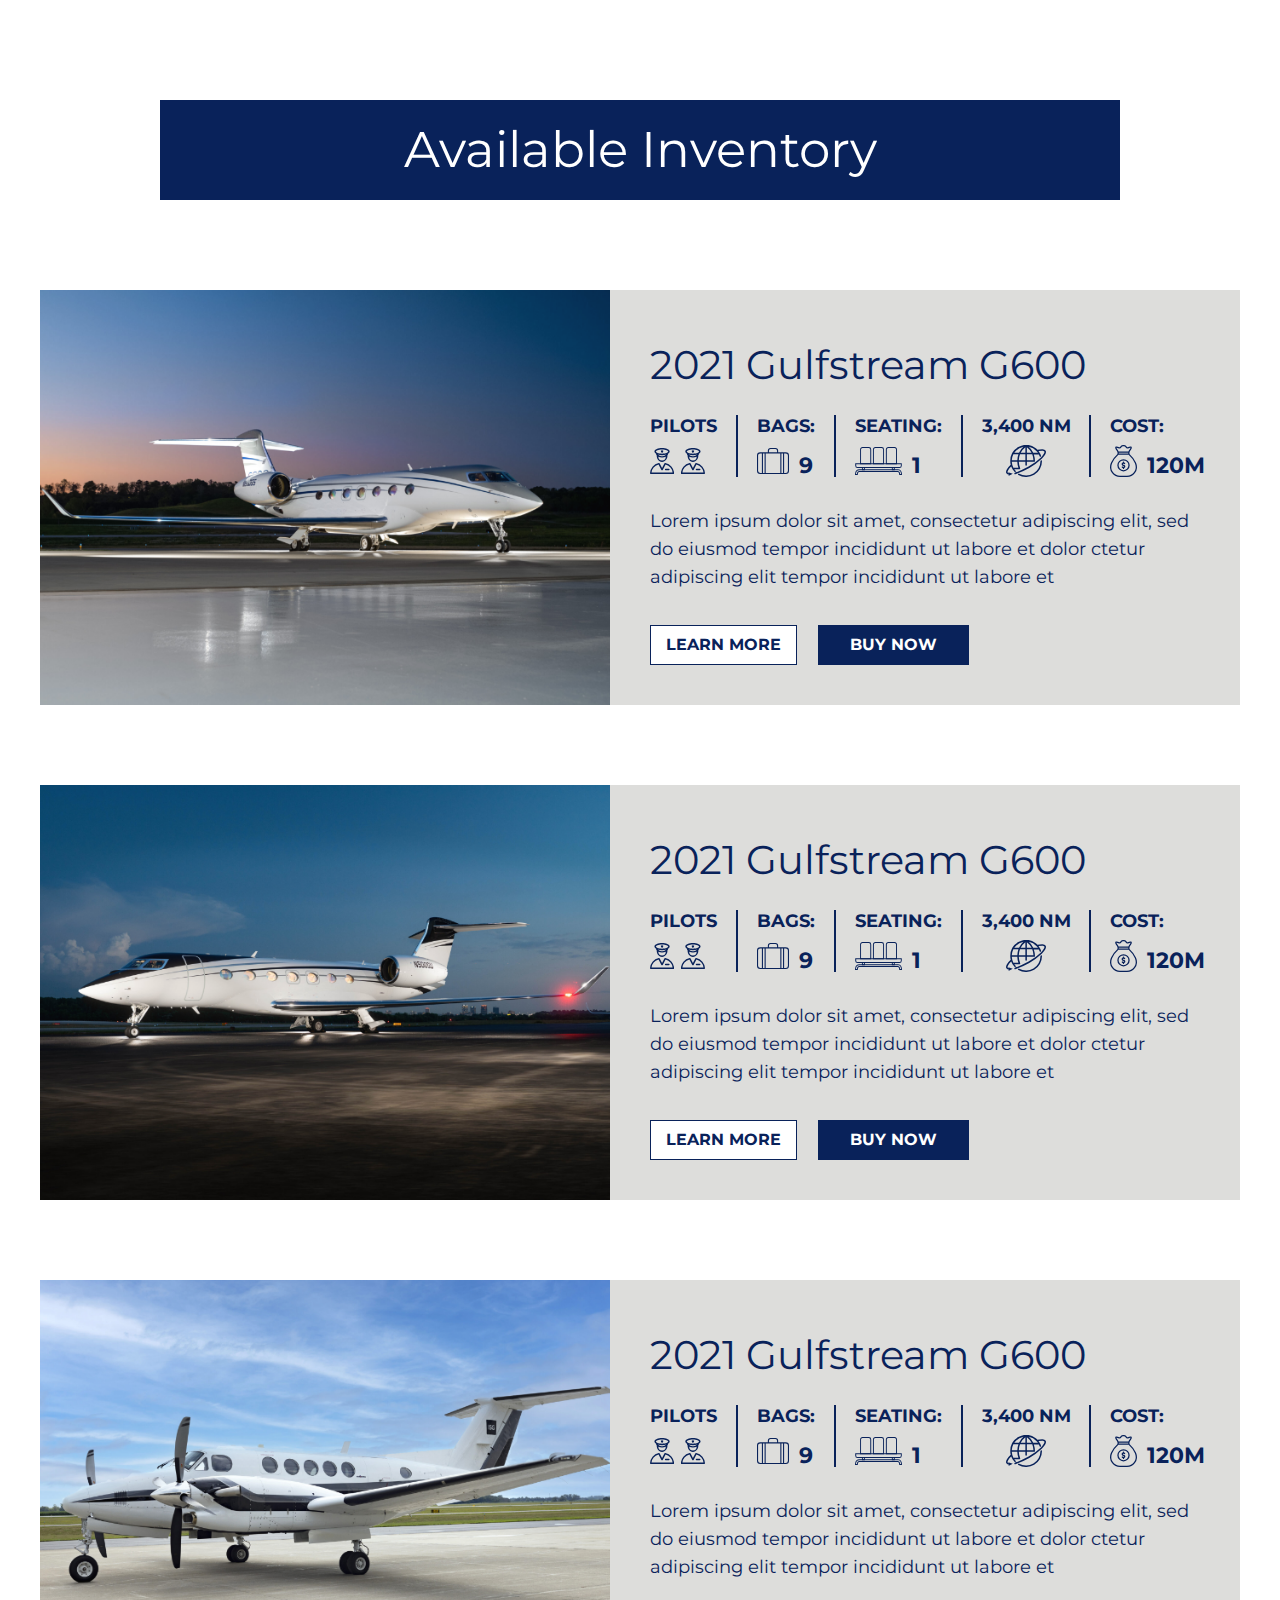
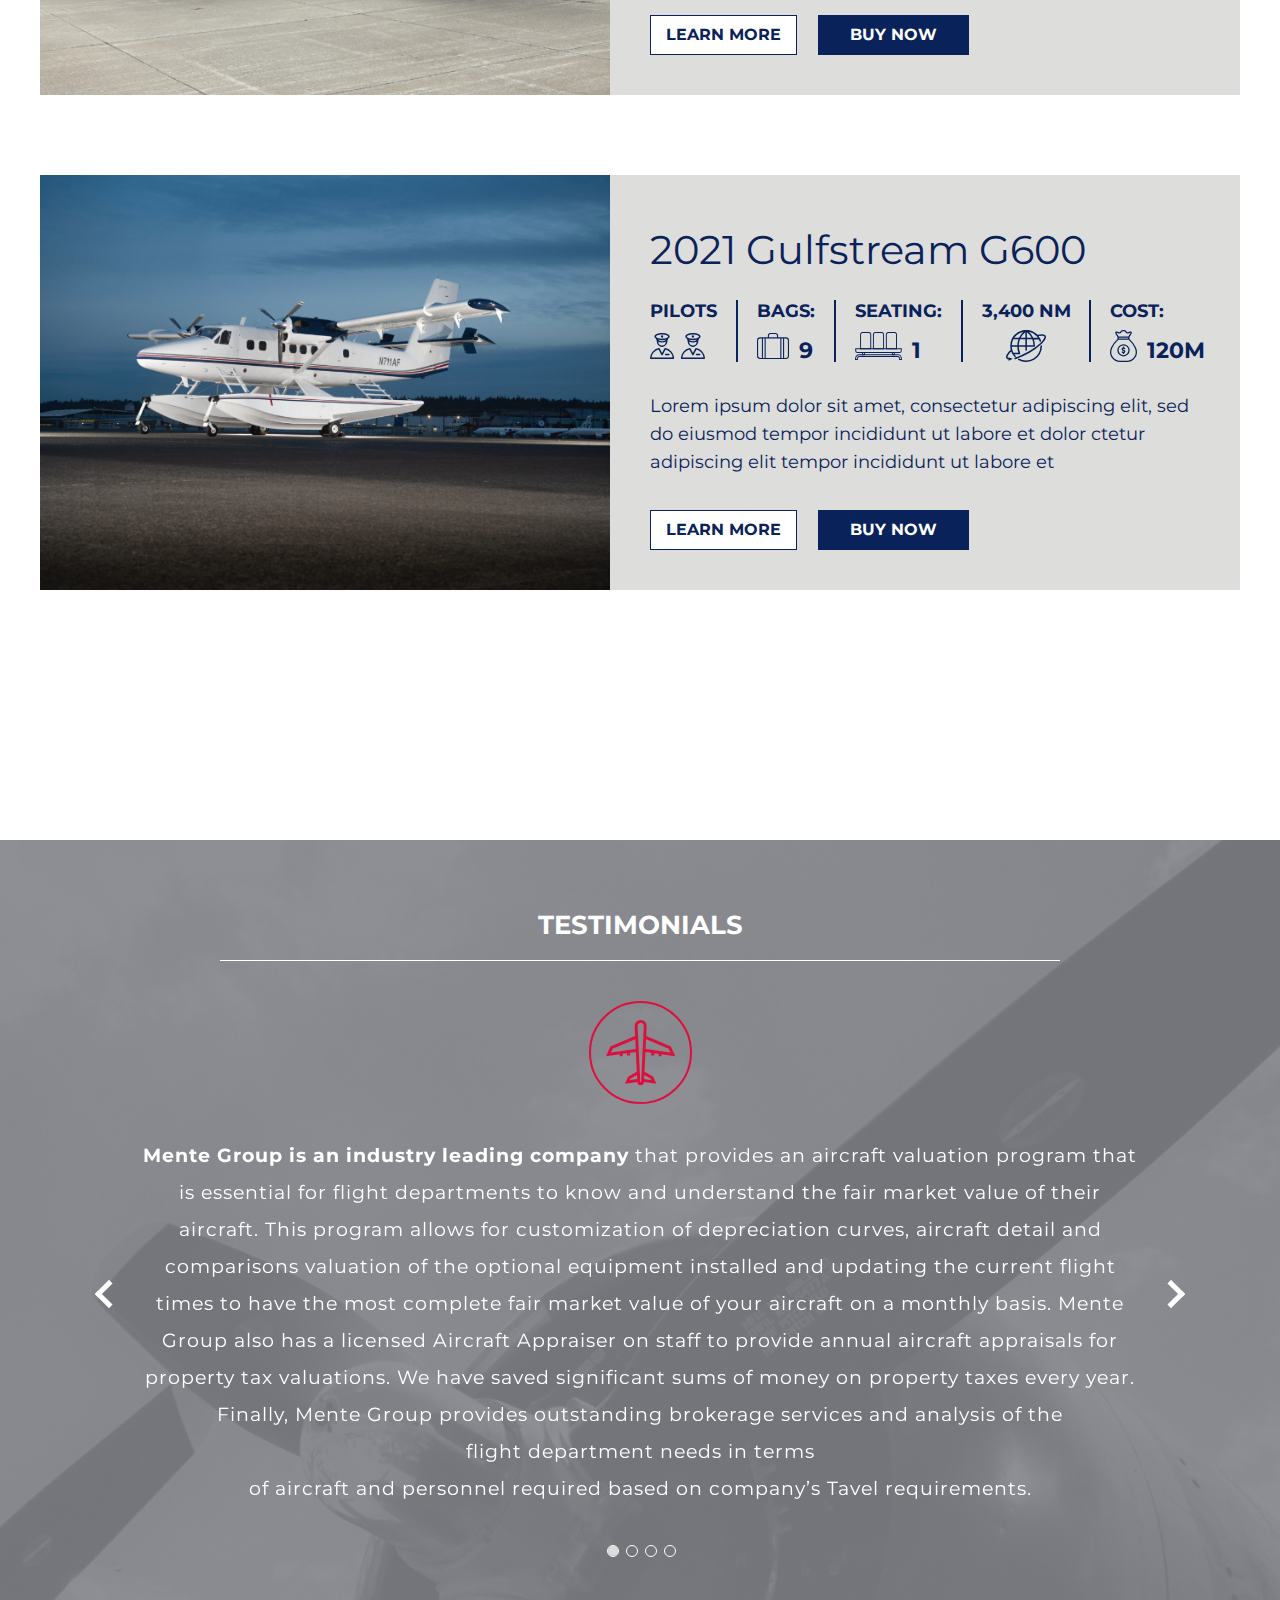
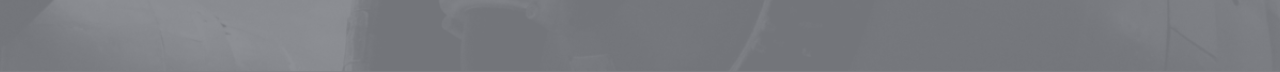
==== commit 762204e9: "12" ====
--- a/mente/page.html
+++ b/mente/page.html
@@ -64,11 +64,11 @@
                     </span>
                   </div>
                   <hr>
-                  <div class="inventoryItem__icons">
+                  <div class="inventoryItem__icons ">
                     <h4>
                       BAGS:
                     </h4>
-                    <div class="inventoryItem__icons-wraper">
+                    <div class="inventoryItem__icons-wrapper">
                       <span>
                         <img src="images/inventory/bag.svg" alt="">
                       </span>
@@ -78,11 +78,11 @@
                     </div>
                   </div>
                   <hr>
-                  <div class="inventoryItem__icons">
+                  <div class="inventoryItem__icons ">
                     <h4>
                       SEATING:
                     </h4>
-                    <div class="inventoryItem__icons-wraper">
+                    <div class="inventoryItem__icons-wrapper">
                       <span>
                         <img src="images/inventory/seat.svg" alt="">
                       </span>
@@ -103,7 +103,7 @@
                     <h4>
                       COST:
                     </h4>
-                    <div class="inventoryItem__icons-wraper">
+                    <div class="inventoryItem__icons-wrapper">
                       <span>
                         <img src="images/inventory/money.svg" alt="">
                       </span>
@@ -116,7 +116,7 @@
                   dolor
                   ctetur adipiscing elit tempor incididunt ut labore et
                 </p>
-                <div class="inventoryItem__content-buttons">
+                <div class="button__row">
                   <a href="#" class="button secondary">
                     Learn more
                   </a>
@@ -149,7 +149,7 @@
                       <h4>
                         BAGS:
                       </h4>
-                      <div class="inventoryItem__icons-wraper">
+                      <div class="inventoryItem__icons-wrapper">
                         <span>
                           <img src="images/inventory/bag.svg" alt="">
                         </span>
@@ -163,7 +163,7 @@
                       <h4>
                         SEATING:
                       </h4>
-                      <div class="inventoryItem__icons-wraper">
+                      <div class="inventoryItem__icons-wrapper">
                         <span>
                           <img src="images/inventory/seat.svg" alt="">
                         </span>
@@ -184,7 +184,7 @@
                       <h4>
                         COST:
                       </h4>
-                      <div class="inventoryItem__icons-wraper">
+                      <div class="inventoryItem__icons-wrapper">
                         <span>
                           <img src="images/inventory/money.svg" alt="">
                         </span>
@@ -198,7 +198,7 @@
                     dolor
                     ctetur adipiscing elit tempor incididunt ut labore et
                   </p>
-                  <div class="inventoryItem__content-buttons">
+                  <div class="button__row">
                     <a href="#" class="button secondary">
                       Learn more
                     </a>
@@ -231,7 +231,7 @@
                       <h4>
                         BAGS:
                       </h4>
-                      <div class="inventoryItem__icons-wraper">
+                      <div class="inventoryItem__icons-wrapper">
                         <span>
                           <img src="images/inventory/bag.svg" alt="">
                         </span>
@@ -245,7 +245,7 @@
                       <h4>
                         SEATING:
                       </h4>
-                      <div class="inventoryItem__icons-wraper">
+                      <div class="inventoryItem__icons-wrapper">
                         <span>
                           <img src="images/inventory/seat.svg" alt="">
                         </span>
@@ -266,7 +266,7 @@
                       <h4>
                         COST:
                       </h4>
-                      <div class="inventoryItem__icons-wraper">
+                      <div class="inventoryItem__icons-wrapper">
                         <span>
                           <img src="images/inventory/money.svg" alt="">
                         </span>
@@ -280,7 +280,7 @@
                     dolor
                     ctetur adipiscing elit tempor incididunt ut labore et
                   </p>
-                  <div class="inventoryItem__content-buttons">
+                  <div class="button__row">
                     <a href="#" class="button secondary">
                       Learn more
                     </a>
@@ -313,7 +313,7 @@
                       <h4>
                         BAGS:
                       </h4>
-                      <div class="inventoryItem__icons-wraper">
+                      <div class="inventoryItem__icons-wrapper">
                         <span>
                           <img src="images/inventory/bag.svg" alt="">
                         </span>
@@ -327,7 +327,7 @@
                       <h4>
                         SEATING:
                       </h4>
-                      <div class="inventoryItem__icons-wraper">
+                      <div class="inventoryItem__icons-wrapper">
                         <span>
                           <img src="images/inventory/seat.svg" alt="">
                         </span>
@@ -348,7 +348,7 @@
                       <h4>
                         COST:
                       </h4>
-                      <div class="inventoryItem__icons-wraper">
+                      <div class="inventoryItem__icons-wrapper">
                         <span>
                           <img src="images/inventory/money.svg" alt="">
                         </span>
@@ -362,7 +362,7 @@
                     dolor
                     ctetur adipiscing elit tempor incididunt ut labore et
                   </p>
-                  <div class="inventoryItem__content-buttons">
+                  <div class="button__row">
                     <a href="#" class="button secondary">
                       Learn more
                     </a>
@@ -374,11 +374,9 @@
                 </div>
               </div>
             </div>
-            <div class="button__wrapper">
-              <button class="more tabBtn" data-tab="#tab-15">
-                SEE FULL INVENTORY
-              </button>
-            </div>
+            <button class="button more tabBtn" data-tab="#tab-15">
+              SEE FULL INVENTORY
+            </button>
            
           </div>
         </div>
@@ -504,6 +502,9 @@
           </div>
         </div>
       </div>
+      <div class="testimonials__bg">
+        <img src="images/testemonials.png" alt="">
+      </div>
     </section>
 
     <!-- testimonilas end
--- a/mente/css/main.css
+++ b/mente/css/main.css
@@ -146,6 +146,7 @@
   line-height: 26px;
   font-weight: 700;
   text-transform: uppercase;
+  cursor: pointer;
 }
 .button__row {
   display: -webkit-box;
@@ -154,22 +155,9 @@
   -webkit-box-align: center;
       -ms-flex-align: center;
           align-items: center;
-  font-size: 18px;
-  line-height: 26px;
-  font-weight: 700;
-  text-transform: uppercase;
-}
-.button__row.primary {
-  border: 1px solid #fff;
-  color: #fff;
-  padding: 10px 15px;
-  background-color: #07205C;
-}
-.button__row.secondary {
-  padding: 10px 35px;
-  background-color: #fff;
-  color: #545962;
-  border: 1px solid transparent;
+}
+.button__row .button:first-child {
+  margin-right: 24px;
 }
 .button.primary {
   border: 1px solid #fff;
@@ -181,6 +169,13 @@
   padding: 10px 35px;
   background-color: #fff;
   color: #545962;
+  border: 1px solid transparent;
+}
+.button.more {
+  color: #09225A;
+  font-weight: 700;
+  border: 1px solid #09225A;
+  padding: 8px 15px;
 }
 
 button {
@@ -341,10 +336,53 @@
 
 .hero {
   position: relative;
-  padding: 500px 0 60px;
 }
 .hero .auto__container {
   max-width: 1240px;
+}
+.hero__slider-item {
+  padding: 500px 0 60px;
+  position: relative;
+}
+.hero .slick-arrow {
+  z-index: 99;
+  background-color: #fff;
+  width: 70px;
+  height: 70px;
+  border-radius: 50%;
+  background-color: rgba(255, 255, 255, 0.4);
+  cursor: pointer;
+}
+.hero .slick-arrow:hover {
+  background-color: rgba(255, 255, 255, 0.4);
+  opacity: 0.8;
+}
+.hero .slick-arrow:focus {
+  background-color: rgba(255, 255, 255, 0.4);
+}
+.hero .slick-arrow::before {
+  position: absolute;
+  width: 28px;
+  height: 28px;
+  border-top: 7px solid rgba(255, 255, 255, 0.6);
+  border-right: 7px solid rgba(255, 255, 255, 0.6);
+  content: "";
+  opacity: 1;
+  font-size: 0;
+  top: 50%;
+  left: 50%;
+  -webkit-transform: translate(-60%, -50%) rotate(45deg);
+          transform: translate(-60%, -50%) rotate(45deg);
+}
+.hero .slick-prev {
+  left: 70px;
+}
+.hero .slick-prev::before {
+  -webkit-transform: translate(-40%, -50%) rotate(-135deg);
+          transform: translate(-40%, -50%) rotate(-135deg);
+}
+.hero .slick-next {
+  right: 70px;
 }
 .hero__bg {
   display: -webkit-box;
@@ -436,9 +474,9 @@
           justify-content: space-between;
 }
 .intro__inner-row p {
-  width: calc(36% - 15px);
+  width: calc(36% - 20px);
   line-height: 28px;
-  margin-bottom: 6px;
+  min-height: 70px;
 }
 .intro__inner-links {
   display: -webkit-box;
@@ -450,13 +488,13 @@
   -webkit-box-pack: justify;
       -ms-flex-pack: justify;
           justify-content: space-between;
-  width: calc(64% - 15px);
+  width: calc(64% - 20px);
 }
 .intro__inner-links hr {
   width: 1px;
   height: 72px;
   background-color: #fff;
-  margin: 0 20px;
+  margin: 0 10px;
 }
 .intro__bottom {
   display: -webkit-box;
@@ -500,6 +538,16 @@
   height: 100%;
   max-width: 580px;
 }
+.intro__bottom-image span {
+  font-size: 60px;
+  line-height: 67px;
+  color: #E314BB;
+  position: absolute;
+  top: 50%;
+  left: 50%;
+  -webkit-transform: translate(-50%, -50%);
+          transform: translate(-50%, -50%);
+}
 .intro__bottom-image img {
   width: 100%;
   height: 100%;
@@ -527,7 +575,7 @@
       -ms-flex-align: center;
           align-items: center;
   width: 50px;
-  height: 50px;
+  height: 55px;
   margin: 0 auto;
   margin-bottom: 12px;
 }
@@ -536,13 +584,21 @@
   height: 100%;
   -o-object-fit: cover;
      object-fit: cover;
+  stroke: #fff;
+  fill: #fff;
 }
 .introItem:nth-of-type(2) .introItem__icon {
   width: 90px;
+}
+.introItem:last-of-type .introItem__icon {
+  width: 55px;
+  height: 60px;
 }
 .introItem h4 {
   text-align: center;
   text-transform: uppercase;
+  height: 52px;
+  overflow: hidden;
 }
 
 .info {
@@ -553,6 +609,12 @@
 }
 .info__inner h2 {
   margin-bottom: 14px;
+}
+.info__inner .button {
+  display: none;
+  color: #707070;
+  border-color: #707070;
+  background-color: #fff;
 }
 .infoItem {
   padding-bottom: 40px;
@@ -597,6 +659,8 @@
 }
 .about__inner p {
   margin-bottom: 65px;
+  font-size: 20px;
+  line-height: 40px;
 }
 .aboutItem {
   padding-bottom: 25%;
@@ -638,6 +702,15 @@
   width: 100%;
   height: 100%;
 }
+.aboutItem__inner-image::before {
+  position: absolute;
+  top: 0;
+  left: 0;
+  width: 100%;
+  height: 100%;
+  content: "";
+  background-color: rgba(0, 0, 0, 0.3);
+}
 .aboutItem__inner-image img {
   width: 100%;
   height: 100%;
@@ -741,7 +814,7 @@
   line-height: 26px;
   margin-left: 10px;
 }
-.inventory__inner-main .inventoryItem__icons-wraper {
+.inventory__inner-main .inventoryItem__icons-wrapper {
   display: -webkit-box;
   display: -ms-flexbox;
   display: flex;
@@ -784,12 +857,7 @@
   color: #09225A;
   margin-bottom: 34px;
 }
-.inventory__inner-main .inventoryItem__content-buttons {
-  display: -webkit-box;
-  display: -ms-flexbox;
-  display: flex;
-}
-.inventory__inner-main .inventoryItem__content-buttons .button.primary {
+.inventory__inner-main .inventoryItem__content .button.primary {
   font-size: 18px;
   line-height: 26px;
   text-transform: uppercase;
@@ -799,7 +867,7 @@
   padding: 8px 31px;
   border: 1px solid #09225A;
 }
-.inventory__inner-main .inventoryItem__content-buttons .button.secondary {
+.inventory__inner-main .inventoryItem__content .button.secondary {
   font-size: 18px;
   line-height: 26px;
   text-transform: uppercase;
@@ -809,23 +877,13 @@
   padding: 8px 15px;
   margin: 0 21px 0 0;
 }
-.inventory__inner-main .button__wrapper {
-  padding: 0 24px;
-}
-.inventory__inner-main .button__wrapper .more {
-  font-size: 18px;
-  line-height: 26px;
-  text-transform: uppercase;
-  color: #09225A;
-  font-weight: 700;
-  border: 1px solid #09225A;
-  padding: 8px 15px;
+.inventory__inner-main > .button {
   display: none;
-  font-weight: 700;
+  margin: 0 20px;
 }
 
 .testimonials {
-  background-color: #818388;
+  position: relative;
 }
 .testimonials__inner {
   padding: 66px 0 105px;
@@ -962,7 +1020,85 @@
 .testimonials__inner-slider .slick-prev::before {
   display: none;
 }
-
+.testimonials__bg {
+  position: absolute;
+  width: 100%;
+  height: 100%;
+  top: 0;
+  left: 0;
+  z-index: -1;
+  pointer-events: none;
+}
+.testimonials__bg::before {
+  content: "";
+  width: 100%;
+  height: 100%;
+  background-color: #818388;
+  position: absolute;
+  top: 0;
+  left: 0;
+}
+.testimonials__bg img {
+  width: 100%;
+  height: 100%;
+  -o-object-fit: cover;
+     object-fit: cover;
+  position: absolute;
+  top: 0;
+  left: 0;
+  opacity: 0.1;
+}
+
+@-webkit-keyframes fadeInUp {
+  from {
+    opacity: 0;
+    -webkit-transform: translate3d(0, 25%, 0);
+    transform: translate3d(0, 25%, 0);
+  }
+  to {
+    opacity: 1;
+    -webkit-transform: translate3d(0, 0, 0);
+    transform: translate3d(0, 0, 0);
+  }
+}
+
+@keyframes fadeInUp {
+  from {
+    opacity: 0;
+    -webkit-transform: translate3d(0, 25%, 0);
+    transform: translate3d(0, 25%, 0);
+  }
+  to {
+    opacity: 1;
+    -webkit-transform: translate3d(0, 0, 0);
+    transform: translate3d(0, 0, 0);
+  }
+}
+@media (max-width: 1550px) {
+  .intro__inner-row p {
+    width: calc(36% - 10px);
+    font-size: 18px;
+    line-height: 24px;
+  }
+  .intro__inner-links {
+    width: calc(64% - 10px);
+  }
+
+  .hero .slick-prev {
+    left: 40px;
+  }
+  .hero .slick-next {
+    right: 40px;
+  }
+  .hero .slick-arrow {
+    width: 60px;
+    height: 60px;
+  }
+  .hero .slick-arrow::before {
+    width: 22px;
+    height: 22px;
+  }
+}
 @media (max-width: 1450px) {
   .inventory__inner h2 {
     font-size: 55px;
@@ -1009,10 +1145,10 @@
     top: 50%;
   }
   .testimonials__inner-slider .slick-next {
-    right: -2%;
+    right: -1%;
   }
   .testimonials__inner-slider .slick-prev {
-    left: -2%;
+    left: -1%;
   }
 
   .inventory__inner h2 {
@@ -1023,6 +1159,14 @@
   .inventory__inner-main .inventoryItem {
     margin-bottom: 80px;
   }
+  .inventory__inner-main .inventoryItem__icons h4 {
+    font-size: 18px;
+    line-height: 23px;
+  }
+  .inventory__inner-main .inventoryItem__icons strong {
+    font-size: 22px;
+    line-height: 22px;
+  }
   .inventory__inner-main .inventoryItem__content {
     padding: 50px 35px 40px 0;
   }
@@ -1030,14 +1174,6 @@
     font-size: 40px;
     line-height: 50px;
   }
-  .inventory__inner-main .inventoryItem__content .inventoryItem__icons h4 {
-    font-size: 18px;
-    line-height: 23px;
-  }
-  .inventory__inner-main .inventoryItem__content .inventoryItem__icons strong {
-    font-size: 22px;
-    line-height: 22px;
-  }
   .inventory__inner-main .inventoryItem__content p {
     font-size: 18px;
     line-height: 28px;
@@ -1046,13 +1182,31 @@
     margin-bottom: 30px;
     width: 100%;
   }
-  .inventory__inner-main .inventoryItem__content-buttons .button.secondary {
+  .inventory__inner-main .inventoryItem__content .button.secondary {
     font-size: 16px;
     line-height: 22px;
   }
-  .inventory__inner-main .inventoryItem__content-buttons .button.primary {
+  .inventory__inner-main .inventoryItem__content .button.primary {
     font-size: 16px;
     line-height: 22px;
+  }
+
+  .intro__inner-row p {
+    width: calc(36% - 10px);
+    font-size: 16px;
+    line-height: 24px;
+  }
+  .intro__inner-links {
+    width: calc(64% - 10px);
+  }
+  .intro__bottom-image {
+    width: 35%;
+  }
+  .intro__bottom-content {
+    width: calc(65% - 20px);
+  }
+  .introItem h4 {
+    font-size: 18px;
   }
 }
 @media (max-width: 1250px) {
@@ -1064,6 +1218,18 @@
   .inventory__inner-main .inventoryItem {
     margin-bottom: 70px;
   }
+  .inventory__inner-main .inventoryItem__icons span {
+    max-width: 50px;
+    max-height: 28px;
+  }
+  .inventory__inner-main .inventoryItem__icons h4 {
+    font-size: 16px;
+    line-height: 22px;
+  }
+  .inventory__inner-main .inventoryItem__icons strong {
+    font-size: 20px;
+    line-height: 22px;
+  }
   .inventory__inner-main .inventoryItem__content {
     padding: 30px 20px 30px 0;
   }
@@ -1071,18 +1237,6 @@
     font-size: 35px;
     line-height: 45px;
   }
-  .inventory__inner-main .inventoryItem__content .inventoryItem__icons span {
-    max-width: 50px;
-    max-height: 28px;
-  }
-  .inventory__inner-main .inventoryItem__content .inventoryItem__icons h4 {
-    font-size: 16px;
-    line-height: 22px;
-  }
-  .inventory__inner-main .inventoryItem__content .inventoryItem__icons strong {
-    font-size: 20px;
-    line-height: 22px;
-  }
   .inventory__inner-main .inventoryItem__content p {
     font-size: 16px;
     line-height: 24px;
@@ -1092,7 +1246,7 @@
   }
 }
 @media (max-width: 1180px) {
-  .hero {
+  .hero__slider-item {
     padding: 400px 0 50px;
   }
 
@@ -1107,6 +1261,14 @@
   .inventory__inner-main .inventoryItem__image {
     width: calc(45% - 20px);
   }
+  .inventory__inner-main .inventoryItem__icons h4 {
+    font-size: 14px;
+    line-height: 20px;
+  }
+  .inventory__inner-main .inventoryItem__icons strong {
+    font-size: 18px;
+    line-height: 18px;
+  }
   .inventory__inner-main .inventoryItem__content {
     width: calc(55% - 20px);
   }
@@ -1114,21 +1276,40 @@
     font-size: 30px;
     line-height: 40px;
   }
-  .inventory__inner-main .inventoryItem__content .inventoryItem__icons h4 {
-    font-size: 14px;
-    line-height: 20px;
-  }
-  .inventory__inner-main .inventoryItem__content .inventoryItem__icons strong {
-    font-size: 18px;
-    line-height: 18px;
-  }
-  .inventory__inner-main .inventoryItem__content-buttons .button.secondary {
+  .inventory__inner-main .inventoryItem__content .button.secondary {
     font-size: 15px;
     line-height: 20px;
   }
-  .inventory__inner-main .inventoryItem__content-buttons .button.primary {
+  .inventory__inner-main .inventoryItem__content .button.primary {
     font-size: 15px;
     line-height: 20px;
+  }
+
+  .intro {
+    margin-top: 15px;
+  }
+  .intro__inner-row p {
+    width: calc(35% - 8px);
+    font-size: 16px;
+    line-height: 24px;
+  }
+  .intro__inner-links {
+    width: calc(65% - 8px);
+  }
+  .introItem {
+    width: calc(25% - 34px);
+  }
+  .introItem__icon {
+    margin-bottom: 6px;
+  }
+  .introItem h4 {
+    font-size: 16px;
+    line-height: 22px;
+    height: 44px;
+  }
+
+  .about {
+    padding: 80px 0 120px;
   }
 }
 @media (max-width: 1024px) {
@@ -1168,11 +1349,26 @@
     line-height: 30px;
   }
 
-  .hero {
-    padding: 300px 0 40px;
-  }
   .hero__inner-content {
     padding: 30px 40px;
+  }
+  .hero__slider-item {
+    padding: 300px 0 40px;
+  }
+  .hero .slick-arrow {
+    width: 50px;
+    height: 50px;
+  }
+  .hero .slick-arrow::before {
+    width: 16px;
+    height: 16px;
+    border-width: 4px;
+  }
+  .hero .slick-prev {
+    left: 30px;
+  }
+  .hero .slick-next {
+    right: 30px;
   }
 
   .testimonials__inner {
@@ -1185,6 +1381,9 @@
   .testimonials__inner-slider .testimonialsItem p {
     font-size: 18px;
     line-height: 34px;
+  }
+  .testimonials__inner-slider .testimonialsItem p br {
+    display: none;
   }
   .testimonials__inner-slider .testimonialsItem__image {
     margin-bottom: 25px;
@@ -1202,6 +1401,17 @@
   .inventory__inner-main .inventoryItem__image {
     width: calc(45% - 15px);
   }
+  .inventory__inner-main .inventoryItem__icons span {
+    height: 24px;
+  }
+  .inventory__inner-main .inventoryItem__icons h4 {
+    font-size: 12px;
+    line-height: 15px;
+  }
+  .inventory__inner-main .inventoryItem__icons strong {
+    font-size: 16px;
+    line-height: 16px;
+  }
   .inventory__inner-main .inventoryItem__content {
     width: calc(55% - 15px);
     padding: 20px 20px 20px 0;
@@ -1216,27 +1426,80 @@
     line-height: 24px;
     margin-bottom: 20px;
   }
-  .inventory__inner-main .inventoryItem__content .inventoryItem__icons span {
-    height: 24px;
-  }
-  .inventory__inner-main .inventoryItem__content .inventoryItem__icons h4 {
-    font-size: 12px;
-    line-height: 15px;
-  }
-  .inventory__inner-main .inventoryItem__content .inventoryItem__icons strong {
-    font-size: 16px;
-    line-height: 16px;
-  }
   .inventory__inner-main .inventoryItem__content-row {
     margin-bottom: 20px;
   }
-  .inventory__inner-main .inventoryItem__content-buttons .button.secondary {
+  .inventory__inner-main .inventoryItem__content .button.secondary {
     font-size: 14px;
     line-height: 18px;
   }
-  .inventory__inner-main .inventoryItem__content-buttons .button.primary {
+  .inventory__inner-main .inventoryItem__content .button.primary {
     font-size: 14px;
     line-height: 18px;
+  }
+
+  .intro {
+    margin-top: 10px;
+  }
+  .intro__inner-top {
+    padding: 30px 0 25px;
+  }
+  .intro__inner-header {
+    margin-bottom: 22px;
+  }
+  .intro__inner-row {
+    -webkit-box-orient: vertical;
+    -webkit-box-direction: normal;
+        -ms-flex-direction: column;
+            flex-direction: column;
+    -webkit-box-align: center;
+        -ms-flex-align: center;
+            align-items: center;
+  }
+  .intro__inner-row p {
+    width: 100%;
+    font-size: 18px;
+    line-height: 24px;
+    min-height: unset;
+    text-align: center;
+  }
+  .intro__inner-links {
+    width: 100%;
+    margin-bottom: 20px;
+    max-width: 800px;
+  }
+  .intro__inner-links hr:last-of-type {
+    display: none;
+  }
+  .intro__bottom {
+    padding: 40px 30px;
+  }
+  .introItem h4 {
+    font-size: 18px;
+  }
+
+  .about {
+    padding: 70px 0 100px;
+  }
+  .about__inner-row {
+    margin: 0 -10px;
+  }
+  .about__inner h3 {
+    margin-bottom: 20px;
+  }
+  .about__inner h2 {
+    margin-bottom: 30px;
+  }
+  .about__inner p {
+    margin-bottom: 50px;
+  }
+  .aboutItem {
+    margin: 0 10px;
+    width: calc(25% - 20px);
+  }
+
+  .info {
+    padding: 90px 0;
   }
 }
 @media (max-width: 930px) {
@@ -1251,6 +1514,17 @@
   .inventory__inner-main .inventoryItem {
     margin-bottom: 40px;
   }
+  .inventory__inner-main .inventoryItem__icons span {
+    max-width: 35px;
+    max-height: 20px;
+  }
+  .inventory__inner-main .inventoryItem__icons h4 {
+    font-size: 12px;
+    line-height: 15px;
+  }
+  .inventory__inner-main .inventoryItem__icons strong {
+    line-height: 16px;
+  }
   .inventory__inner-main .inventoryItem__content h2 {
     font-size: 22px;
     line-height: 28px;
@@ -1261,23 +1535,12 @@
     line-height: 20px;
     margin-bottom: 15px;
   }
-  .inventory__inner-main .inventoryItem__content .inventoryItem__icons span {
-    max-width: 35px;
-    max-height: 20px;
-  }
-  .inventory__inner-main .inventoryItem__content .inventoryItem__icons h4 {
-    font-size: 12px;
-    line-height: 15px;
-  }
-  .inventory__inner-main .inventoryItem__content .inventoryItem__icons strong {
-    line-height: 16px;
-  }
-  .inventory__inner-main .inventoryItem__content-buttons .button.secondary {
+  .inventory__inner-main .inventoryItem__content .button.secondary {
     padding: 8px 10px;
     font-size: 13px;
     line-height: 16px;
   }
-  .inventory__inner-main .inventoryItem__content-buttons .button.primary {
+  .inventory__inner-main .inventoryItem__content .button.primary {
     padding: 8px 22px;
     font-size: 13px;
     line-height: 16px;
@@ -1326,8 +1589,16 @@
   .inventory__inner-main .inventoryItem__image {
     width: calc(45% - 10px);
   }
+  .inventory__inner-main .inventoryItem__icons span {
+    max-width: 35px;
+    max-height: 20px;
+  }
+  .inventory__inner-main .inventoryItem__icons h4 {
+    font-size: 11px;
+    line-height: 13px;
+  }
   .inventory__inner-main .inventoryItem__content {
-    padding: 20px 10px 20px 0;
+    padding: 20px 20px 20px 0;
     width: calc(55% - 10px);
   }
   .inventory__inner-main .inventoryItem__content h2 {
@@ -1340,16 +1611,54 @@
     line-height: 20px;
     margin-bottom: 15px;
   }
-  .inventory__inner-main .inventoryItem__content .inventoryItem__icons span {
-    max-width: 35px;
-    max-height: 20px;
-  }
-  .inventory__inner-main .inventoryItem__content .inventoryItem__icons h4 {
-    font-size: 11px;
-    line-height: 13px;
-  }
   .inventory__inner-main .inventoryItem__content-row {
     margin-bottom: 20px;
+  }
+
+  .intro__bottom {
+    padding: 24px 30px;
+  }
+  .intro__bottom-content {
+    width: calc(65% - 10px);
+  }
+  .intro__bottom-content h2 {
+    margin-bottom: 4px;
+    font-size: 44px;
+    line-height: 50px;
+  }
+
+  .about {
+    padding: 60px 0 80px;
+  }
+  .about__inner-row {
+    margin: 0 -10px;
+  }
+  .about__inner h3 {
+    margin-bottom: 10px;
+  }
+  .about__inner h2 {
+    margin-bottom: 20px;
+  }
+  .about__inner p {
+    margin-bottom: 40px;
+  }
+  .aboutItem__inner {
+    padding: 14px;
+  }
+  .aboutItem h4 {
+    font-size: 16px;
+    line-height: 20px;
+  }
+
+  .info {
+    padding: 70px 0;
+  }
+  .infoItem {
+    padding-bottom: 25px;
+    margin-bottom: 30px;
+  }
+  .infoItem h3 {
+    margin-bottom: 10px;
   }
 }
 @media (max-width: 750px) {
@@ -1385,14 +1694,29 @@
     line-height: 32px;
   }
 
-  .hero {
-    padding: 200px 0 30px;
-  }
   .hero__inner-content {
     padding: 30px;
   }
   .hero__inner h3 {
     margin-bottom: 20px;
+  }
+  .hero__slider-item {
+    padding: 200px 0 30px;
+  }
+  .hero .slick-arrow {
+    width: 40px;
+    height: 40px;
+  }
+  .hero .slick-arrow::before {
+    width: 14px;
+    height: 14px;
+    border-width: 3px;
+  }
+  .hero .slick-prev {
+    left: 20px;
+  }
+  .hero .slick-next {
+    right: 20px;
   }
 
   .inventory {
@@ -1415,11 +1739,42 @@
             flex-direction: column;
     margin-bottom: 50px;
   }
+  .inventory__inner-main .inventoryItem__icons {
+    margin-bottom: 30px;
+    width: calc(33.3% - 30px);
+    text-align: center;
+  }
+  .inventory__inner-main .inventoryItem__icons span {
+    max-width: 50px;
+    max-height: 40px;
+    height: 35px;
+    margin: 0 auto;
+  }
+  .inventory__inner-main .inventoryItem__icons-wrapper {
+    -webkit-box-pack: center;
+        -ms-flex-pack: center;
+            justify-content: center;
+  }
+  .inventory__inner-main .inventoryItem__icons-wrapper span {
+    margin: unset;
+  }
+  .inventory__inner-main .inventoryItem__icons h4 {
+    font-size: 20px;
+    line-height: 20px;
+  }
+  .inventory__inner-main .inventoryItem__icons strong {
+    font-size: 25px;
+    line-height: 25px;
+  }
   .inventory__inner-main .inventoryItem:last-child {
     margin-bottom: 50px;
   }
   .inventory__inner-main .inventoryItem__wrapper {
     display: none;
+    -webkit-animation-name: fadeInUp;
+            animation-name: fadeInUp;
+    -webkit-animation-duration: 0.4s;
+            animation-duration: 0.4s;
   }
   .inventory__inner-main .inventoryItem__wrapper.active {
     display: block;
@@ -1435,7 +1790,7 @@
     min-height: 350px;
   }
   .inventory__inner-main .inventoryItem__content {
-    padding: 0 24px;
+    padding: 0 20px;
     width: 100%;
   }
   .inventory__inner-main .inventoryItem__content h2 {
@@ -1448,81 +1803,120 @@
     line-height: 33px;
     margin-bottom: 30px;
   }
-  .inventory__inner-main .inventoryItem__content .inventoryItem__icons {
-    margin-bottom: 30px;
-  }
-  .inventory__inner-main .inventoryItem__content .inventoryItem__icons span {
-    max-width: 50px;
-    max-height: 40px;
-    height: 35px;
-  }
-  .inventory__inner-main .inventoryItem__content .inventoryItem__icons h4 {
-    font-size: 20px;
-    line-height: 20px;
-  }
-  .inventory__inner-main .inventoryItem__content .inventoryItem__icons strong {
-    font-size: 25px;
-    line-height: 25px;
-  }
   .inventory__inner-main .inventoryItem__content-row {
     -ms-flex-wrap: wrap;
         flex-wrap: wrap;
     margin-bottom: unset;
+    -webkit-box-pack: center;
+        -ms-flex-pack: center;
+            justify-content: center;
   }
   .inventory__inner-main .inventoryItem__content-row hr {
     max-height: 62px;
     margin: 0 15px;
   }
-  .inventory__inner-main .inventoryItem__content-buttons .button.secondary {
+  .inventory__inner-main .inventoryItem__content-row hr:nth-last-of-type(2) {
+    display: none;
+  }
+  .inventory__inner-main .inventoryItem__content .button.secondary {
     font-size: 18px;
     line-height: 26px;
     margin-right: 15px;
-    padding: 8px 17px;
-  }
-  .inventory__inner-main .inventoryItem__content-buttons .button.primary {
+    padding: 8px 15px;
+  }
+  .inventory__inner-main .inventoryItem__content .button.primary {
     font-size: 18px;
     line-height: 26px;
-    padding: 8px 27px;
-  }
-  .inventory__inner-main .button__wrapper .more {
+    padding: 8px 31px;
+  }
+  .inventory__inner-main > .button {
     display: block;
-    max-width: 331px;
+    max-width: 334px;
     width: 100%;
   }
   .inventory .auto__container {
     padding: 0;
   }
-}
-@media (max-width: 650px) {
+
+  .intro__bottom {
+    padding: 18px 20px;
+  }
+  .intro__bottom-content {
+    width: calc(65% - 6px);
+  }
+  .intro__bottom-content h2 {
+    font-size: 40px;
+    line-height: 44px;
+  }
+  .intro__bottom-content p {
+    line-height: 26px;
+  }
+  .introItem h4 {
+    font-size: 16px;
+  }
+
+  .about {
+    padding: 60px 0;
+  }
+  .about__inner-row {
+    margin: 0 -5px;
+  }
+  .aboutItem {
+    margin: 0 5px;
+    width: calc(25% - 10px);
+  }
+  .aboutItem__inner {
+    padding: 12px;
+  }
+  .aboutItem h4 {
+    font-size: 14px;
+    line-height: 18px;
+  }
+
+  .info {
+    padding: 60px 0 40px;
+  }
+  .infoItem {
+    padding-bottom: 20px;
+    margin-bottom: 25px;
+  }
+  .infoItem h3 {
+    margin-bottom: 6px;
+  }
+
+  .testimonials__inner {
+    padding: 50px 10px 60px;
+  }
   .testimonials__inner h3 {
-    font-size: 22px;
-    line-height: 26px;
+    font-size: 24px;
+    line-height: 28px;
     margin-bottom: 20px;
   }
   .testimonials__inner-slider {
     padding: 0 20px 60px;
   }
   .testimonials__inner-slider .testimonialsItem p {
-    font-size: 15px;
-    line-height: 25px;
+    font-size: 16px;
+    line-height: 28px;
   }
   .testimonials__inner-slider .testimonialsItem__image {
     margin-bottom: 20px;
   }
   .testimonials__inner-slider .slick-prev {
-    border-width: 3px 0 0 3px;
-    width: 15px;
-    height: 15px;
+    border-width: 4px 0 0 4px;
+    width: 18px;
+    height: 18px;
+    left: -5px;
   }
   .testimonials__inner-slider .slick-next {
-    border-width: 0 3px 3px 0;
-    width: 15px;
-    height: 15px;
-  }
-}
-@media (max-width: 540px) {
+    border-width: 0 4px 4px 0;
+    width: 18px;
+    height: 18px;
+    right: -5px;
+  }
+}
+@media (max-width: 650px) {
   .hero {
-    padding: 0;
     background-color: #07205C;
   }
   .hero__bg {
@@ -1534,6 +1928,16 @@
     position: absolute;
     top: 0;
     left: 0;
+  }
+  .hero__slider {
+    margin: 0 -10px;
+  }
+  .hero__slider-item {
+    padding: 0;
+    margin: 0 10px;
+  }
+  .hero .slick-arrow {
+    display: none !important;
   }
   .hero__inner-content {
     padding: 24px 0;
@@ -1560,6 +1964,206 @@
     margin-right: 10px;
   }
 
+  .testimonials__inner h3 {
+    font-size: 22px;
+    line-height: 26px;
+    margin-bottom: 20px;
+  }
+  .testimonials__inner-slider {
+    padding: 0 20px 60px;
+  }
+  .testimonials__inner-slider .testimonialsItem p {
+    font-size: 15px;
+    line-height: 25px;
+  }
+  .testimonials__inner-slider .testimonialsItem__image {
+    margin-bottom: 20px;
+  }
+  .testimonials__inner-slider .slick-prev {
+    border-width: 3px 0 0 3px;
+    width: 15px;
+    height: 15px;
+  }
+  .testimonials__inner-slider .slick-next {
+    border-width: 0 3px 3px 0;
+    width: 15px;
+    height: 15px;
+  }
+
+  .intro {
+    margin: 6px 0 8px;
+  }
+  .intro__inner-top {
+    position: relative;
+    padding: 22px 0;
+  }
+  .intro__inner-header {
+    margin-bottom: 0;
+    cursor: pointer;
+  }
+  .intro__inner-header h2 {
+    position: relative;
+    width: 100%;
+  }
+  .intro__inner-header h2::before {
+    position: absolute;
+    top: 50%;
+    right: 0;
+    width: 16px;
+    height: 4px;
+    background-color: #fff;
+    -webkit-transform: translateY(-50%);
+            transform: translateY(-50%);
+    content: "";
+  }
+  .intro__inner-header h2::after {
+    position: absolute;
+    top: 50%;
+    right: 0;
+    width: 16px;
+    height: 4px;
+    background-color: #fff;
+    -webkit-transform: translateY(-50%) rotate(90deg);
+            transform: translateY(-50%) rotate(90deg);
+    -webkit-transition: 0.4s ease;
+    transition: 0.4s ease;
+    content: "";
+  }
+  .intro__inner-header.active h2::after {
+    -webkit-transform: translateY(-50%) rotate(0);
+            transform: translateY(-50%) rotate(0);
+  }
+  .intro__inner-header .button__row {
+    display: none;
+  }
+  .intro__inner-row {
+    position: absolute;
+    top: 100%;
+    left: -20px;
+    width: calc(100% + 40px);
+    max-height: 0;
+    overflow: hidden;
+    background-color: rgba(255, 255, 255, 0.95);
+    color: #07205C;
+    z-index: 4;
+    padding: 0 20px;
+    -webkit-transition: 0.4s ease;
+    transition: 0.4s ease;
+    -webkit-box-shadow: 0 11px 18px rgba(0, 0, 0, 0.3);
+            box-shadow: 0 11px 18px rgba(0, 0, 0, 0.3);
+  }
+  .intro__inner-row.active {
+    padding: 28px 20px 35px;
+    max-height: 500px;
+  }
+  .intro__inner-row p {
+    font-weight: 600;
+  }
+  .intro__inner-links {
+    -ms-flex-wrap: wrap;
+        flex-wrap: wrap;
+    margin: 0 -10px 6px;
+  }
+  .intro__inner-links hr {
+    display: none;
+  }
+  .intro__bottom {
+    padding: 0;
+    -webkit-box-orient: vertical;
+    -webkit-box-direction: normal;
+        -ms-flex-direction: column;
+            flex-direction: column;
+  }
+  .intro__bottom-image {
+    width: 100%;
+    position: relative;
+    max-width: unset;
+  }
+  .intro__bottom-image img {
+    min-height: 260px;
+  }
+  .intro__bottom-image span {
+    display: none;
+  }
+  .intro__bottom-content {
+    width: 100%;
+    padding: 20px;
+  }
+  .intro__bottom-content h2 {
+    font-size: 37px;
+    line-height: 39px;
+    margin-bottom: 10px;
+  }
+  .intro__bottom-content p {
+    line-height: 32px;
+  }
+  .introItem {
+    color: #07205C;
+    width: calc(50% - 20px);
+    max-width: unset;
+    margin: 10px;
+  }
+  .introItem__icon {
+    margin-bottom: 10px;
+  }
+  .introItem__icon svg {
+    fill: #07205C;
+    stroke: #07205C;
+  }
+  .introItem h4 {
+    font-size: 20px;
+    line-height: 24px;
+    height: 48px;
+  }
+
+  .about__inner-row {
+    margin: 0 -10px;
+    -ms-flex-wrap: wrap;
+        flex-wrap: wrap;
+  }
+  .aboutItem {
+    margin: 10px;
+    padding-bottom: 50%;
+    width: calc(50% - 20px);
+  }
+  .aboutItem__inner {
+    padding: 20px;
+  }
+  .aboutItem h4 {
+    font-size: 20px;
+    line-height: 26px;
+  }
+
+  .info {
+    padding: 50px 0;
+  }
+  .info__inner {
+    border-bottom: 1px solid #707070;
+  }
+  .info__inner-col {
+    max-height: 0;
+    overflow: hidden;
+    -webkit-transition: 0.6s ease;
+    transition: 0.6s ease;
+  }
+  .info__inner-col.active {
+    max-height: 2000px;
+  }
+  .info__inner h2 {
+    margin-bottom: 40px;
+  }
+  .info__inner .button {
+    display: -webkit-inline-box;
+    display: -ms-inline-flexbox;
+    display: inline-flex;
+    margin-bottom: 40px;
+  }
+  .infoItem {
+    padding-bottom: 15px;
+    margin-bottom: 20px;
+  }
+}
+@media (max-width: 540px) {
   .testimonials__inner {
     padding: 60px 0;
   }
@@ -1616,10 +2220,21 @@
             transform: unset;
   }
 
+  .inventory__inner-main .inventoryItem__icons {
+    text-align: left;
+  }
+  .inventory__inner-main .inventoryItem__icons-wrapper {
+    -webkit-box-pack: start;
+        -ms-flex-pack: start;
+            justify-content: flex-start;
+  }
+  .inventory__inner-main .inventoryItem__icons span {
+    margin: unset;
+  }
   .inventory__inner-main .inventoryItem__content-row {
-    -webkit-box-pack: center;
-        -ms-flex-pack: center;
-            justify-content: center;
+    -webkit-box-pack: start;
+        -ms-flex-pack: start;
+            justify-content: flex-start;
   }
 }
 @media (max-width: 440px) {
@@ -1635,6 +2250,77 @@
   h2.sm {
     font-size: 24px;
     line-height: 30px;
+  }
+
+  .intro__inner-links {
+    margin: 0 -8px 20px;
+  }
+  .intro__inner-row p {
+    font-size: 16px;
+    line-height: 22px;
+  }
+  .introItem {
+    margin: 8px;
+    width: calc(50% - 16px);
+  }
+
+  .about {
+    padding: 50px 0 40px;
+  }
+  .about__inner-row {
+    margin: 0 -6px;
+  }
+  .about__inner p {
+    margin-bottom: 30px;
+  }
+  .aboutItem {
+    margin: 15px 6px;
+    width: calc(50% - 12px);
+    padding: 0;
+  }
+  .aboutItem__inner {
+    position: unset;
+    padding: 0;
+    display: -webkit-box;
+    display: -ms-flexbox;
+    display: flex;
+    -webkit-box-orient: vertical;
+    -webkit-box-direction: normal;
+        -ms-flex-direction: column;
+            flex-direction: column;
+    -webkit-box-align: start;
+        -ms-flex-align: start;
+            align-items: flex-start;
+  }
+  .aboutItem__inner-image {
+    position: relative;
+    margin-bottom: 14px;
+    padding-bottom: 113%;
+  }
+  .aboutItem__inner-image img {
+    position: absolute;
+    top: 0;
+    left: 0;
+  }
+  .aboutItem__inner-image::before {
+    display: none;
+  }
+  .aboutItem__inner h4 {
+    text-align: start;
+    color: #707070;
+    min-height: 52px;
+  }
+
+  .inventory__inner-main .inventoryItem__content-row {
+    -webkit-box-align: start;
+        -ms-flex-align: start;
+            align-items: flex-start;
+  }
+  .inventory__inner-main .inventoryItem__content-row .inventoryItem__icons:last-child {
+    width: 40%;
+  }
+  .inventory__inner-main .inventoryItem__content-row hr {
+    height: 62px;
   }
 }
 @media (max-width: 390px) {
@@ -1654,7 +2340,9 @@
     font-size: 17px;
     line-height: 27px;
     margin-bottom: 30px;
-    max-height: 352px;
+  }
+  .testimonials__inner-slider .testimonialsItem p.tabEvent {
+    max-height: 328px;
   }
   .testimonials__inner-slider .testimonialsItem__image {
     width: 90px;
@@ -1687,6 +2375,32 @@
   .inventory__inner-main .inventoryItem__image img {
     min-height: 300px;
   }
+  .inventory__inner-main .inventoryItem__icons {
+    width: calc(50% - 20px);
+    margin-bottom: 25px;
+    text-align: center;
+  }
+  .inventory__inner-main .inventoryItem__icons span {
+    max-width: 45px;
+    max-height: 35px;
+    margin: 0 auto;
+  }
+  .inventory__inner-main .inventoryItem__icons-wrapper {
+    -webkit-box-pack: center;
+        -ms-flex-pack: center;
+            justify-content: center;
+  }
+  .inventory__inner-main .inventoryItem__icons-wrapper span {
+    margin: unset;
+  }
+  .inventory__inner-main .inventoryItem__icons h4 {
+    font-size: 18px;
+    line-height: 18px;
+  }
+  .inventory__inner-main .inventoryItem__icons strong {
+    font-size: 20px;
+    line-height: 20px;
+  }
   .inventory__inner-main .inventoryItem__content {
     padding: 0 20px;
   }
@@ -1700,37 +2414,47 @@
     line-height: 28px;
     margin-bottom: 30px;
   }
-  .inventory__inner-main .inventoryItem__content .inventoryItem__icons {
-    margin-bottom: 25px;
-  }
-  .inventory__inner-main .inventoryItem__content .inventoryItem__icons span {
-    max-width: 45px;
-    max-height: 35px;
-  }
-  .inventory__inner-main .inventoryItem__content .inventoryItem__icons h4 {
-    font-size: 18px;
-    line-height: 18px;
-  }
-  .inventory__inner-main .inventoryItem__content .inventoryItem__icons strong {
-    font-size: 20px;
-    line-height: 20px;
-  }
-  .inventory__inner-main .inventoryItem__content-buttons .button.secondary {
+  .inventory__inner-main .inventoryItem__content .button {
+    text-align: center;
+  }
+  .inventory__inner-main .inventoryItem__content .button.secondary {
     font-size: 12px;
     line-height: 14px;
     margin-right: 15px;
   }
-  .inventory__inner-main .inventoryItem__content-buttons .button.primary {
+  .inventory__inner-main .inventoryItem__content .button.primary {
     font-size: 12px;
     line-height: 14px;
-  }
-  .inventory__inner-main .button__wrapper .more {
+    margin-right: unset;
+  }
+  .inventory__inner-main .inventoryItem__content-row {
+    -webkit-box-pack: justify;
+        -ms-flex-pack: justify;
+            justify-content: space-between;
+    position: relative;
+  }
+  .inventory__inner-main .inventoryItem__content-row:after {
+    content: "";
+    width: 1px;
+    height: calc(100% - 30px);
+    background-color: #09225A;
+    position: absolute;
+    top: 0;
+    left: 50%;
+    -webkit-transform: translateX(-50%);
+            transform: translateX(-50%);
+  }
+  .inventory__inner-main .inventoryItem__content-row .inventoryItem__icons:last-child {
+    width: calc(50% - 20px);
+  }
+  .inventory__inner-main .inventoryItem__content-row hr {
+    display: none;
+  }
+  .inventory__inner-main > .button.more {
     font-size: 12px;
     line-height: 14px;
-    max-width: 252px;
-  }
-  .inventory .auto__container {
-    padding: 0;
+    max-width: 259px;
+    width: 84%;
   }
 }
 @media (max-width: 320px) {
@@ -1747,6 +2471,24 @@
     -webkit-box-pack: justify;
         -ms-flex-pack: justify;
             justify-content: space-between;
+  }
+
+  .button {
+    font-size: 15px;
+  }
+  .button__row .button {
+    margin-right: 5px;
+  }
+  .button.primary {
+    padding: 6px 12px;
+  }
+  .button.secondary {
+    padding: 6px 25px;
+  }
+
+  .aboutItem h4 {
+    font-size: 16px;
+    line-height: 22px;
   }
 }
 /* Slider */
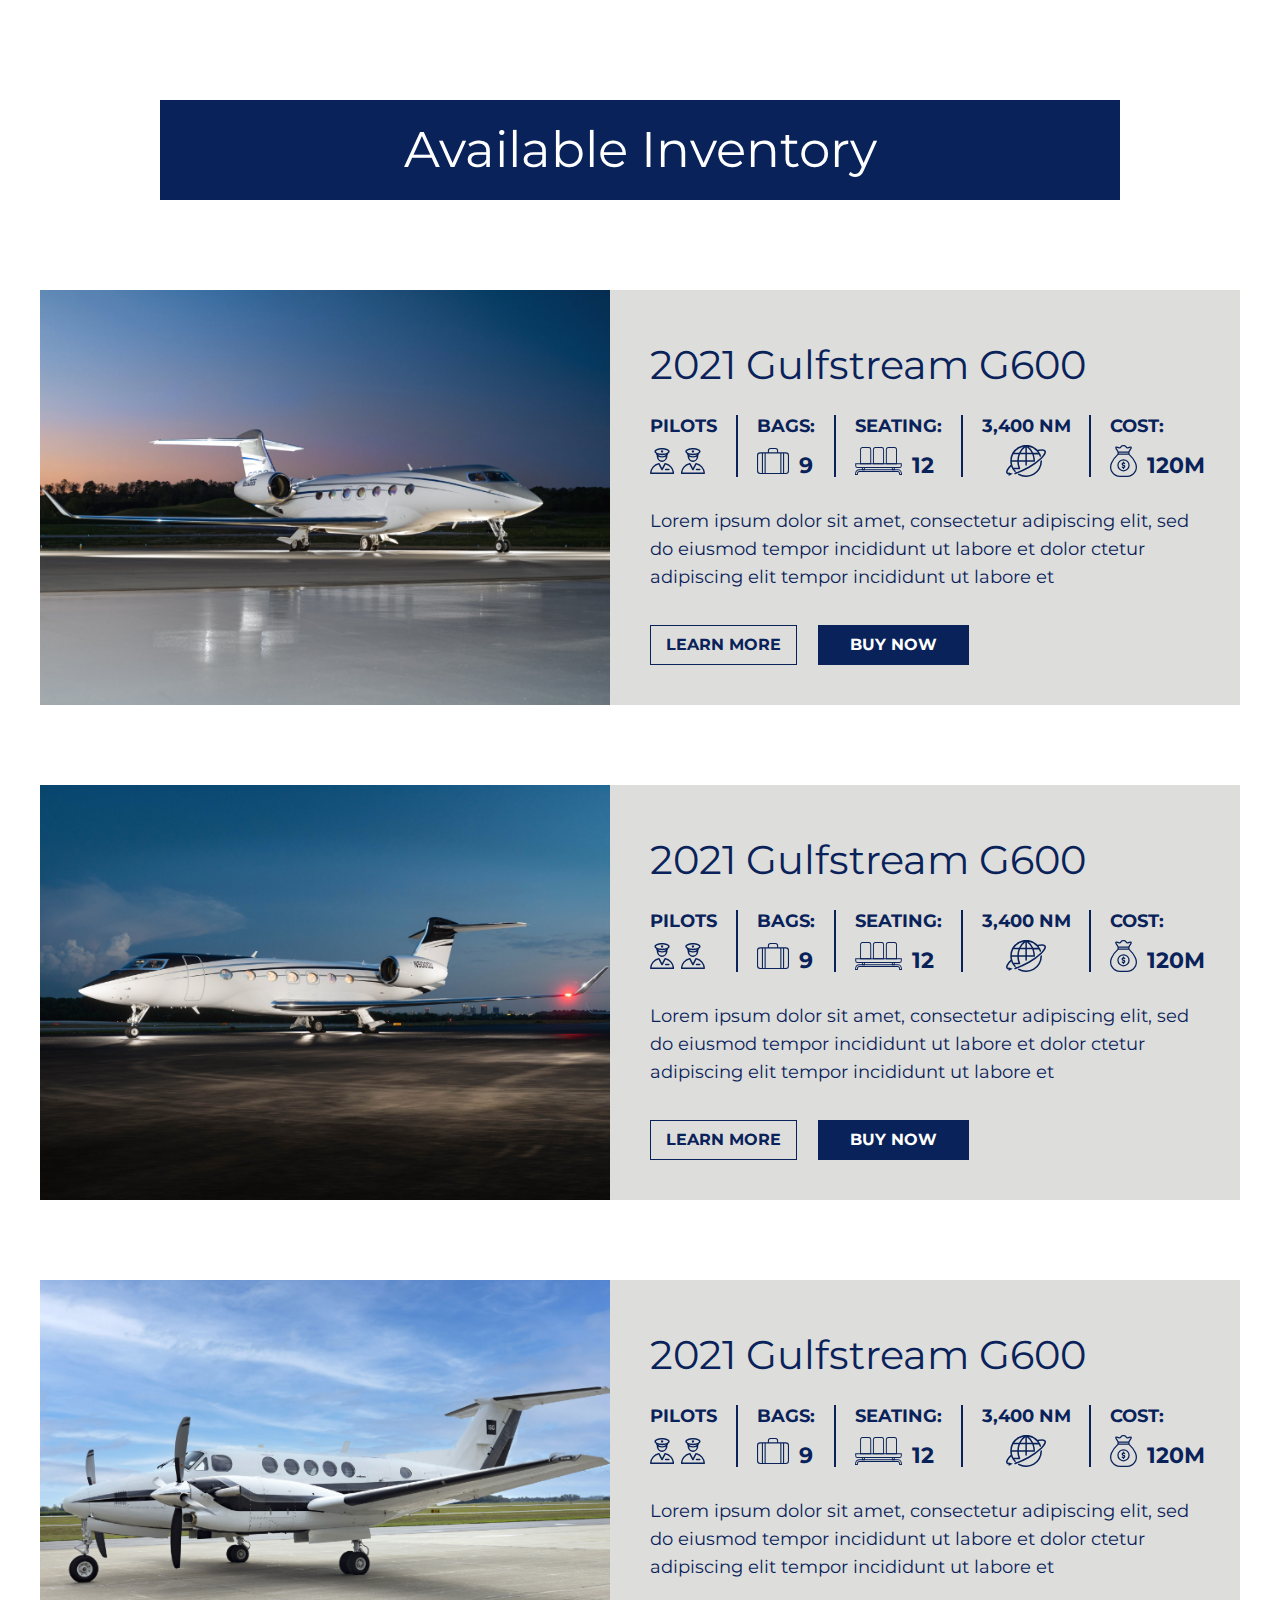
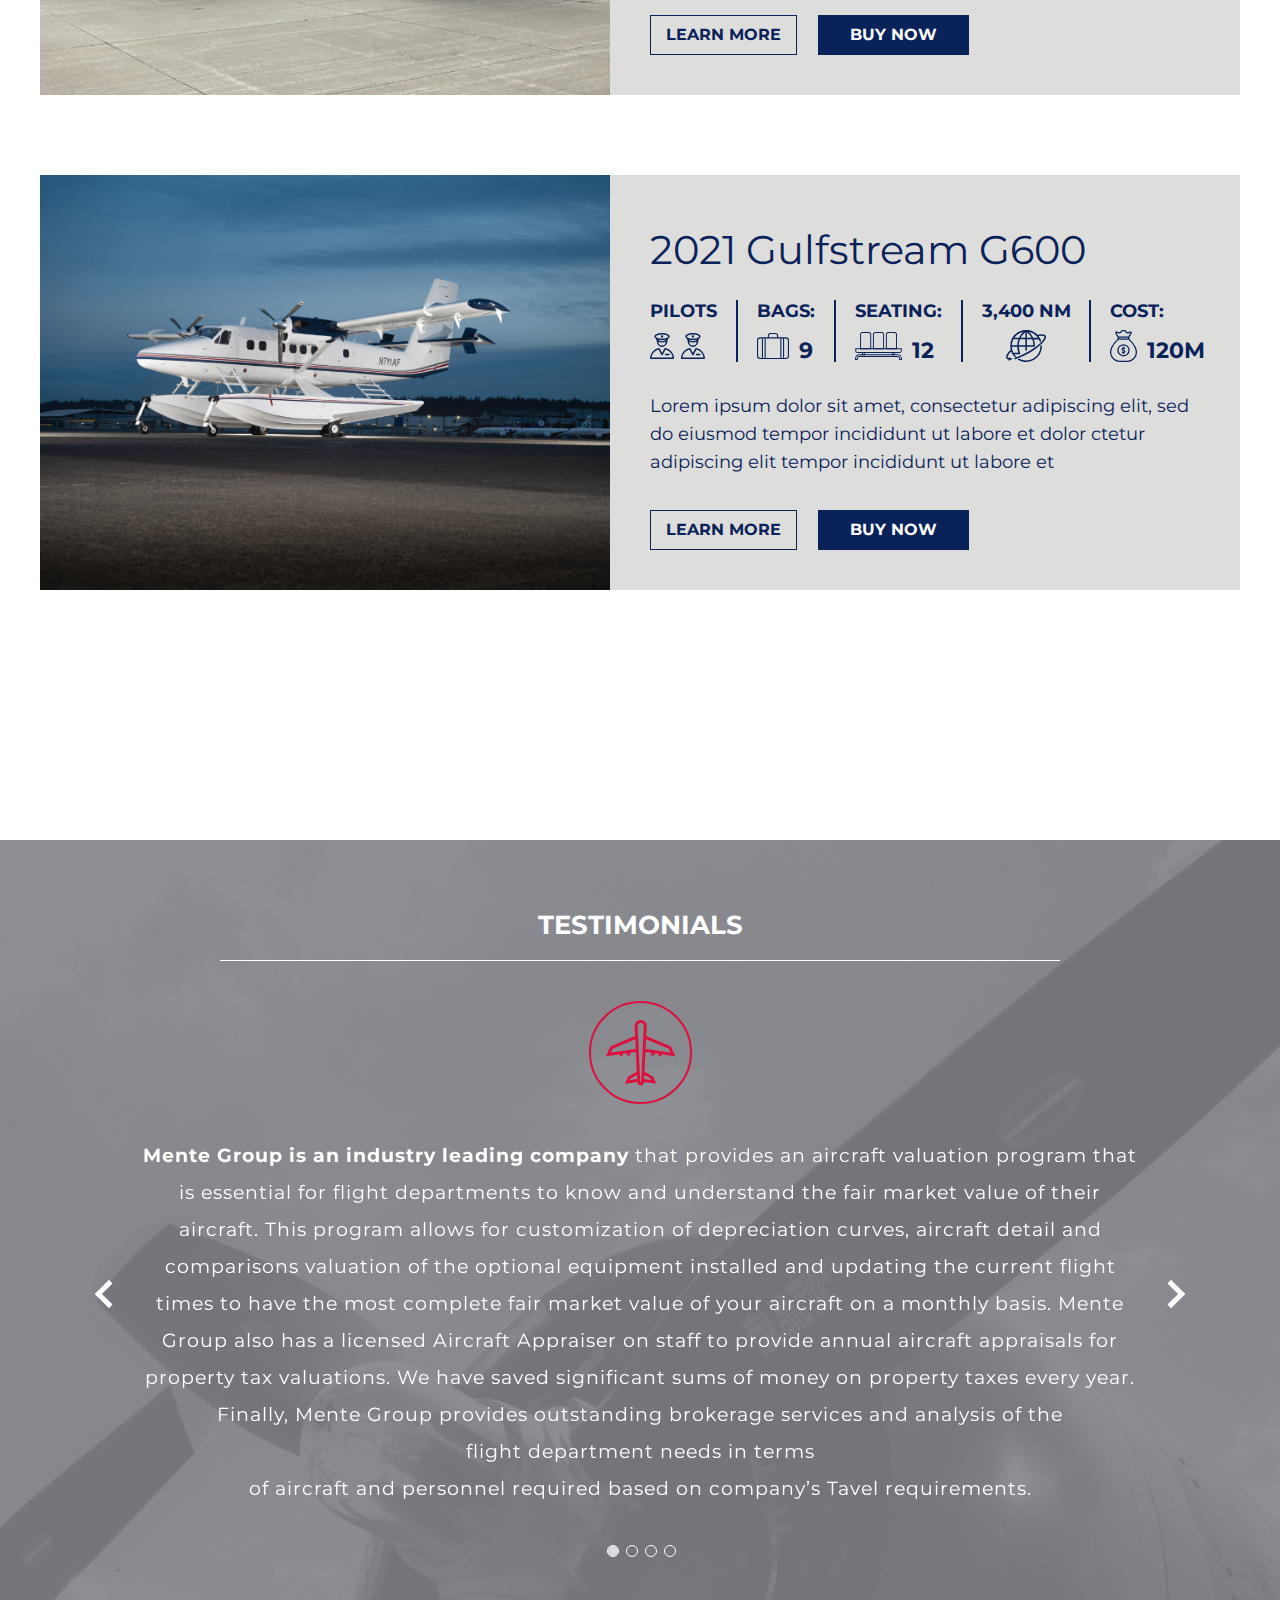
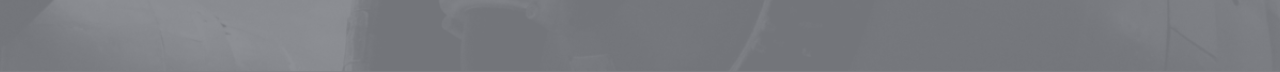
==== commit 18908773: "14545" ====
--- a/mente/page.html
+++ b/mente/page.html
@@ -86,7 +86,7 @@
                       <span>
                         <img src="images/inventory/seat.svg" alt="">
                       </span>
-                      <strong>1</strong>
+                      <strong>12</strong>
                     </div>
                   </div>
                   <hr>
@@ -167,7 +167,7 @@
                         <span>
                           <img src="images/inventory/seat.svg" alt="">
                         </span>
-                        <strong>1</strong>
+                        <strong>12</strong>
                       </div>
                     </div>
                     <hr>
@@ -249,7 +249,7 @@
                         <span>
                           <img src="images/inventory/seat.svg" alt="">
                         </span>
-                        <strong>1</strong>
+                        <strong>12</strong>
                       </div>
                     </div>
                     <hr>
@@ -331,7 +331,7 @@
                         <span>
                           <img src="images/inventory/seat.svg" alt="">
                         </span>
-                        <strong>1</strong>
+                        <strong>12</strong>
                       </div>
                     </div>
                     <hr>
--- a/mente/css/main.css
+++ b/mente/css/main.css
@@ -176,6 +176,7 @@
   font-weight: 700;
   border: 1px solid #09225A;
   padding: 8px 15px;
+  background-color: transparent;
 }
 
 button {
@@ -413,21 +414,9 @@
   z-index: 2;
   text-align: center;
   color: #fff;
-  overflow: hidden;
-}
-.hero__inner-content::before {
-  position: absolute;
-  content: "";
-  top: 0;
-  left: 0;
-  width: 100%;
-  height: 100%;
-  background-color: #07205C;
-  opacity: 0.95;
-  -webkit-filter: blur(30px);
-          filter: blur(30px);
-  z-index: -1;
-  pointer-events: none;
+  background-color: rgba(7, 32, 92, 0.7);
+  -webkit-backdrop-filter: blur(23px);
+          backdrop-filter: blur(23px);
 }
 .hero__inner .button__row {
   display: none;
@@ -628,6 +617,101 @@
 .infoItem h3 {
   margin-bottom: 22px;
   color: #707070;
+}
+
+.benefits .auto__container {
+  max-width: 1630px;
+  padding: 0;
+}
+.benefits__inner > h2 {
+  margin: 0 auto 40px;
+  max-width: 1160px;
+}
+.benefitsItem {
+  display: -webkit-box;
+  display: -ms-flexbox;
+  display: flex;
+  margin-bottom: 60px;
+}
+.benefitsItem__content {
+  width: 40%;
+  background-color: #ABAAAC;
+  position: relative;
+  padding: 120px 40px;
+  color: #0B141B;
+}
+.benefitsItem__content-shape {
+  display: -webkit-box;
+  display: -ms-flexbox;
+  display: flex;
+  -webkit-box-pack: center;
+      -ms-flex-pack: center;
+          justify-content: center;
+  -webkit-box-align: center;
+      -ms-flex-align: center;
+          align-items: center;
+  position: absolute;
+  top: 0;
+  left: 0;
+  width: 100%;
+  height: 100%;
+  z-index: 0;
+  pointer-events: none;
+}
+.benefitsItem__content-shape img {
+  width: 100%;
+  height: 100%;
+  -o-object-fit: cover;
+     object-fit: cover;
+}
+.benefitsItem__content span {
+  width: 96px;
+  height: 96px;
+  border-radius: 50%;
+  background-color: #fff;
+  display: -webkit-box;
+  display: -ms-flexbox;
+  display: flex;
+  -webkit-box-pack: center;
+      -ms-flex-pack: center;
+          justify-content: center;
+  -webkit-box-align: center;
+      -ms-flex-align: center;
+          align-items: center;
+  font-size: 60px;
+  line-height: 62px;
+  font-weight: 600;
+  padding: 20px;
+  margin-bottom: 35px;
+  position: relative;
+  z-index: 1;
+  color: #0B141B;
+}
+.benefitsItem__content h2 {
+  margin-bottom: 10px;
+}
+.benefitsItem__content p {
+  max-width: 450px;
+}
+.benefitsItem__image {
+  width: 60%;
+  position: relative;
+}
+.benefitsItem__image img {
+  width: 100%;
+  height: 100%;
+  -o-object-fit: cover;
+     object-fit: cover;
+}
+.benefitsItem__image span {
+  font-size: 60px;
+  line-height: 67px;
+  color: #E314BB;
+  position: absolute;
+  top: 50%;
+  left: 50%;
+  -webkit-transform: translate(-50%, -50%);
+          transform: translate(-50%, -50%);
 }
 
 .about {
@@ -709,7 +793,7 @@
   width: 100%;
   height: 100%;
   content: "";
-  background-color: rgba(0, 0, 0, 0.3);
+  background-color: rgba(0, 0, 0, 0.1);
 }
 .aboutItem__inner-image img {
   width: 100%;
@@ -876,6 +960,7 @@
   border: 1px solid #09225A;
   padding: 8px 15px;
   margin: 0 21px 0 0;
+  background-color: transparent;
 }
 .inventory__inner-main > .button {
   display: none;
@@ -1730,30 +1815,32 @@
     line-height: 32px;
     margin-bottom: 0;
     width: 100%;
-    padding: 30px 0;
+    padding: 40px 20px;
   }
   .inventory__inner-main .inventoryItem {
     -webkit-box-orient: vertical;
     -webkit-box-direction: normal;
         -ms-flex-direction: column;
             flex-direction: column;
-    margin-bottom: 50px;
+    margin-bottom: 20px;
+  }
+  .inventory__inner-main .inventoryItem:last-child {
+    margin-bottom: 20px;
+  }
+  .inventory__inner-main .inventoryItem__wrapper .inventoryItem {
+    margin-top: 30px;
   }
   .inventory__inner-main .inventoryItem__icons {
     margin-bottom: 30px;
     width: calc(33.3% - 30px);
-    text-align: center;
   }
   .inventory__inner-main .inventoryItem__icons span {
     max-width: 50px;
     max-height: 40px;
     height: 35px;
-    margin: 0 auto;
-  }
-  .inventory__inner-main .inventoryItem__icons-wrapper {
-    -webkit-box-pack: center;
-        -ms-flex-pack: center;
-            justify-content: center;
+  }
+  .inventory__inner-main .inventoryItem__icons span.center {
+    margin: unset;
   }
   .inventory__inner-main .inventoryItem__icons-wrapper span {
     margin: unset;
@@ -1765,9 +1852,6 @@
   .inventory__inner-main .inventoryItem__icons strong {
     font-size: 25px;
     line-height: 25px;
-  }
-  .inventory__inner-main .inventoryItem:last-child {
-    margin-bottom: 50px;
   }
   .inventory__inner-main .inventoryItem__wrapper {
     display: none;
@@ -1807,9 +1891,9 @@
     -ms-flex-wrap: wrap;
         flex-wrap: wrap;
     margin-bottom: unset;
-    -webkit-box-pack: center;
-        -ms-flex-pack: center;
-            justify-content: center;
+    -webkit-box-pack: start;
+        -ms-flex-pack: start;
+            justify-content: flex-start;
   }
   .inventory__inner-main .inventoryItem__content-row hr {
     max-height: 62px;
@@ -1918,6 +2002,9 @@
 @media (max-width: 650px) {
   .hero {
     background-color: #07205C;
+    background-color: rgba(7, 32, 92, 0.94);
+    -webkit-backdrop-filter: blur(20px);
+            backdrop-filter: blur(20px);
   }
   .hero__bg {
     position: unset;
@@ -1941,6 +2028,9 @@
   }
   .hero__inner-content {
     padding: 24px 0;
+    background-color: unset;
+    -webkit-backdrop-filter: unset;
+            backdrop-filter: unset;
   }
   .hero__inner-content::before {
     display: none;
@@ -2143,11 +2233,11 @@
   .info__inner-col {
     max-height: 0;
     overflow: hidden;
-    -webkit-transition: 0.6s ease;
-    transition: 0.6s ease;
+    -webkit-transition: 0.8s ease;
+    transition: 0.8s ease;
   }
   .info__inner-col.active {
-    max-height: 2000px;
+    max-height: 2300px;
   }
   .info__inner h2 {
     margin-bottom: 40px;
@@ -2196,7 +2286,7 @@
     display: none;
   }
   .testimonials__inner-slider .testimonialsItem p.tabEvent {
-    max-height: 340px;
+    max-height: 366px;
     overflow: hidden;
   }
   .testimonials__inner-slider .testimonialsItem p.tabEvent.active {
@@ -2218,6 +2308,9 @@
     left: 0;
     -webkit-transform: unset;
             transform: unset;
+  }
+  .testimonials__bg img {
+    display: none;
   }
 
   .inventory__inner-main .inventoryItem__icons {
@@ -2323,7 +2416,7 @@
     height: 62px;
   }
 }
-@media (max-width: 390px) {
+@media (max-width: 370px) {
   .testimonials__inner {
     padding: 50px 0;
   }
@@ -2337,8 +2430,8 @@
     padding: 0 5px 20px;
   }
   .testimonials__inner-slider .testimonialsItem p {
-    font-size: 17px;
-    line-height: 27px;
+    font-size: 16px;
+    line-height: 25px;
     margin-bottom: 30px;
   }
   .testimonials__inner-slider .testimonialsItem p.tabEvent {
@@ -2367,7 +2460,6 @@
     -webkit-box-direction: normal;
         -ms-flex-direction: column;
             flex-direction: column;
-    margin-bottom: 50px;
   }
   .inventory__inner-main .inventoryItem__image {
     margin: 0 0 25px;
@@ -2385,6 +2477,9 @@
     max-height: 35px;
     margin: 0 auto;
   }
+  .inventory__inner-main .inventoryItem__icons span.center {
+    margin: 0 auto;
+  }
   .inventory__inner-main .inventoryItem__icons-wrapper {
     -webkit-box-pack: center;
         -ms-flex-pack: center;
@@ -2399,7 +2494,7 @@
   }
   .inventory__inner-main .inventoryItem__icons strong {
     font-size: 20px;
-    line-height: 20px;
+    line-height: 26px;
   }
   .inventory__inner-main .inventoryItem__content {
     padding: 0 20px;
@@ -2410,8 +2505,8 @@
     margin-bottom: 30px;
   }
   .inventory__inner-main .inventoryItem__content p {
-    font-size: 17px;
-    line-height: 28px;
+    font-size: 16px;
+    line-height: 25px;
     margin-bottom: 30px;
   }
   .inventory__inner-main .inventoryItem__content .button {
@@ -2456,6 +2551,24 @@
     max-width: 259px;
     width: 84%;
   }
+
+  .button {
+    font-size: 15px;
+  }
+  .button__row .button {
+    margin-right: 5px;
+  }
+  .button.primary {
+    padding: 6px 12px;
+  }
+  .button.secondary {
+    padding: 6px 25px;
+  }
+
+  .aboutItem h4 {
+    font-size: 16px;
+    line-height: 22px;
+  }
 }
 @media (max-width: 320px) {
   .inventory__inner h2 {
@@ -2471,24 +2584,6 @@
     -webkit-box-pack: justify;
         -ms-flex-pack: justify;
             justify-content: space-between;
-  }
-
-  .button {
-    font-size: 15px;
-  }
-  .button__row .button {
-    margin-right: 5px;
-  }
-  .button.primary {
-    padding: 6px 12px;
-  }
-  .button.secondary {
-    padding: 6px 25px;
-  }
-
-  .aboutItem h4 {
-    font-size: 16px;
-    line-height: 22px;
   }
 }
 /* Slider */
